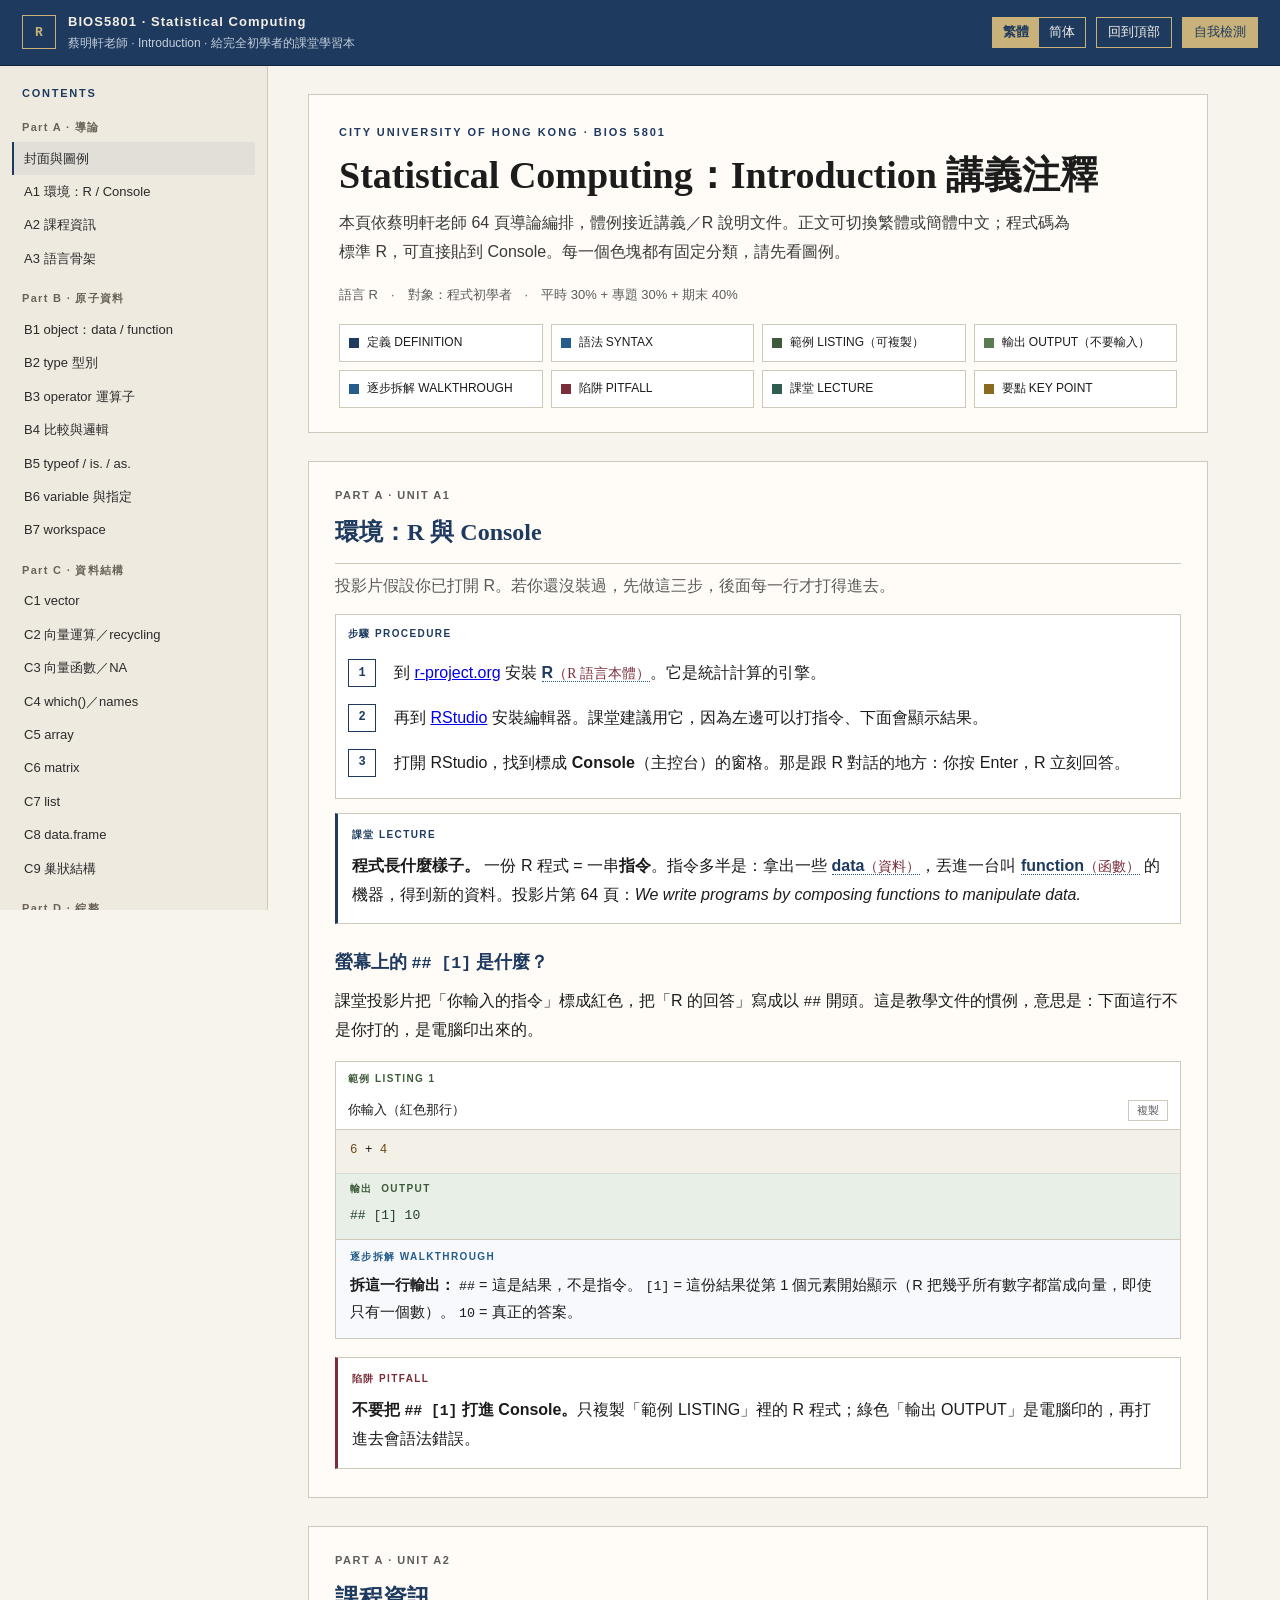
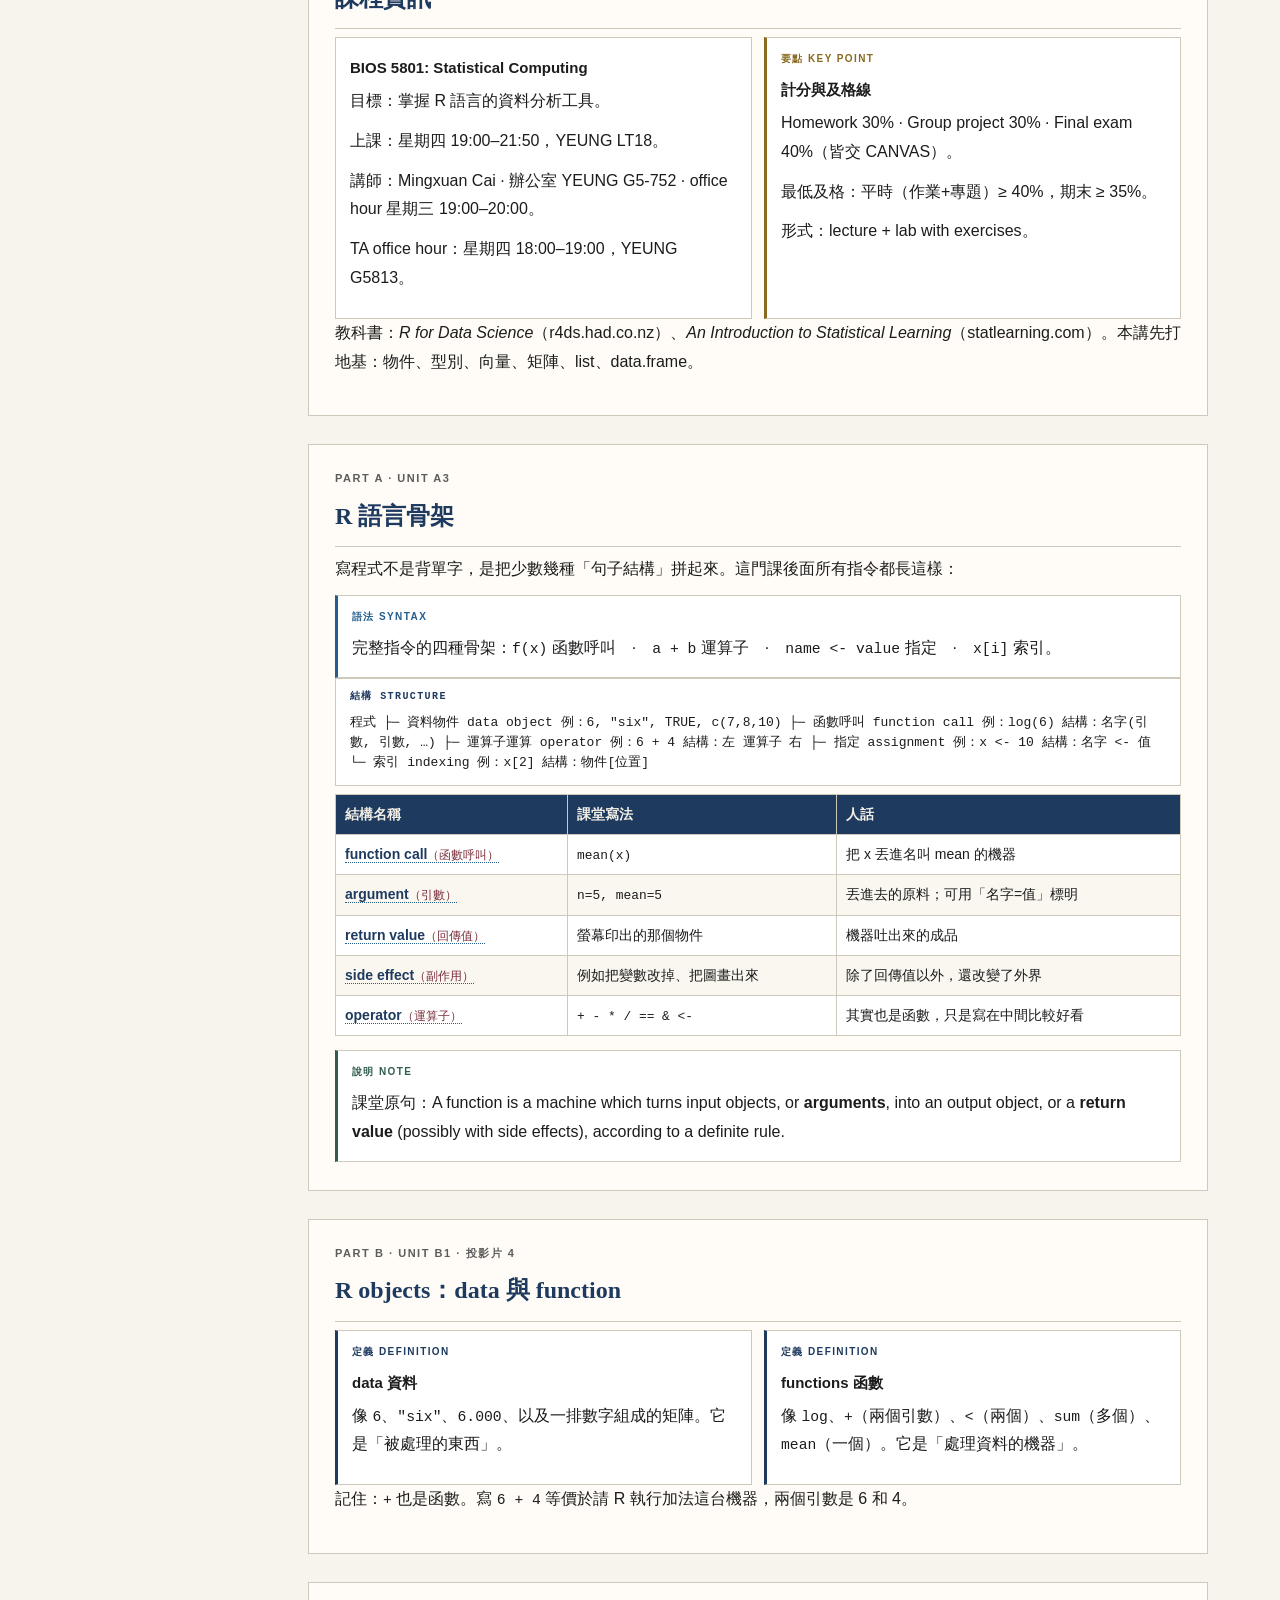
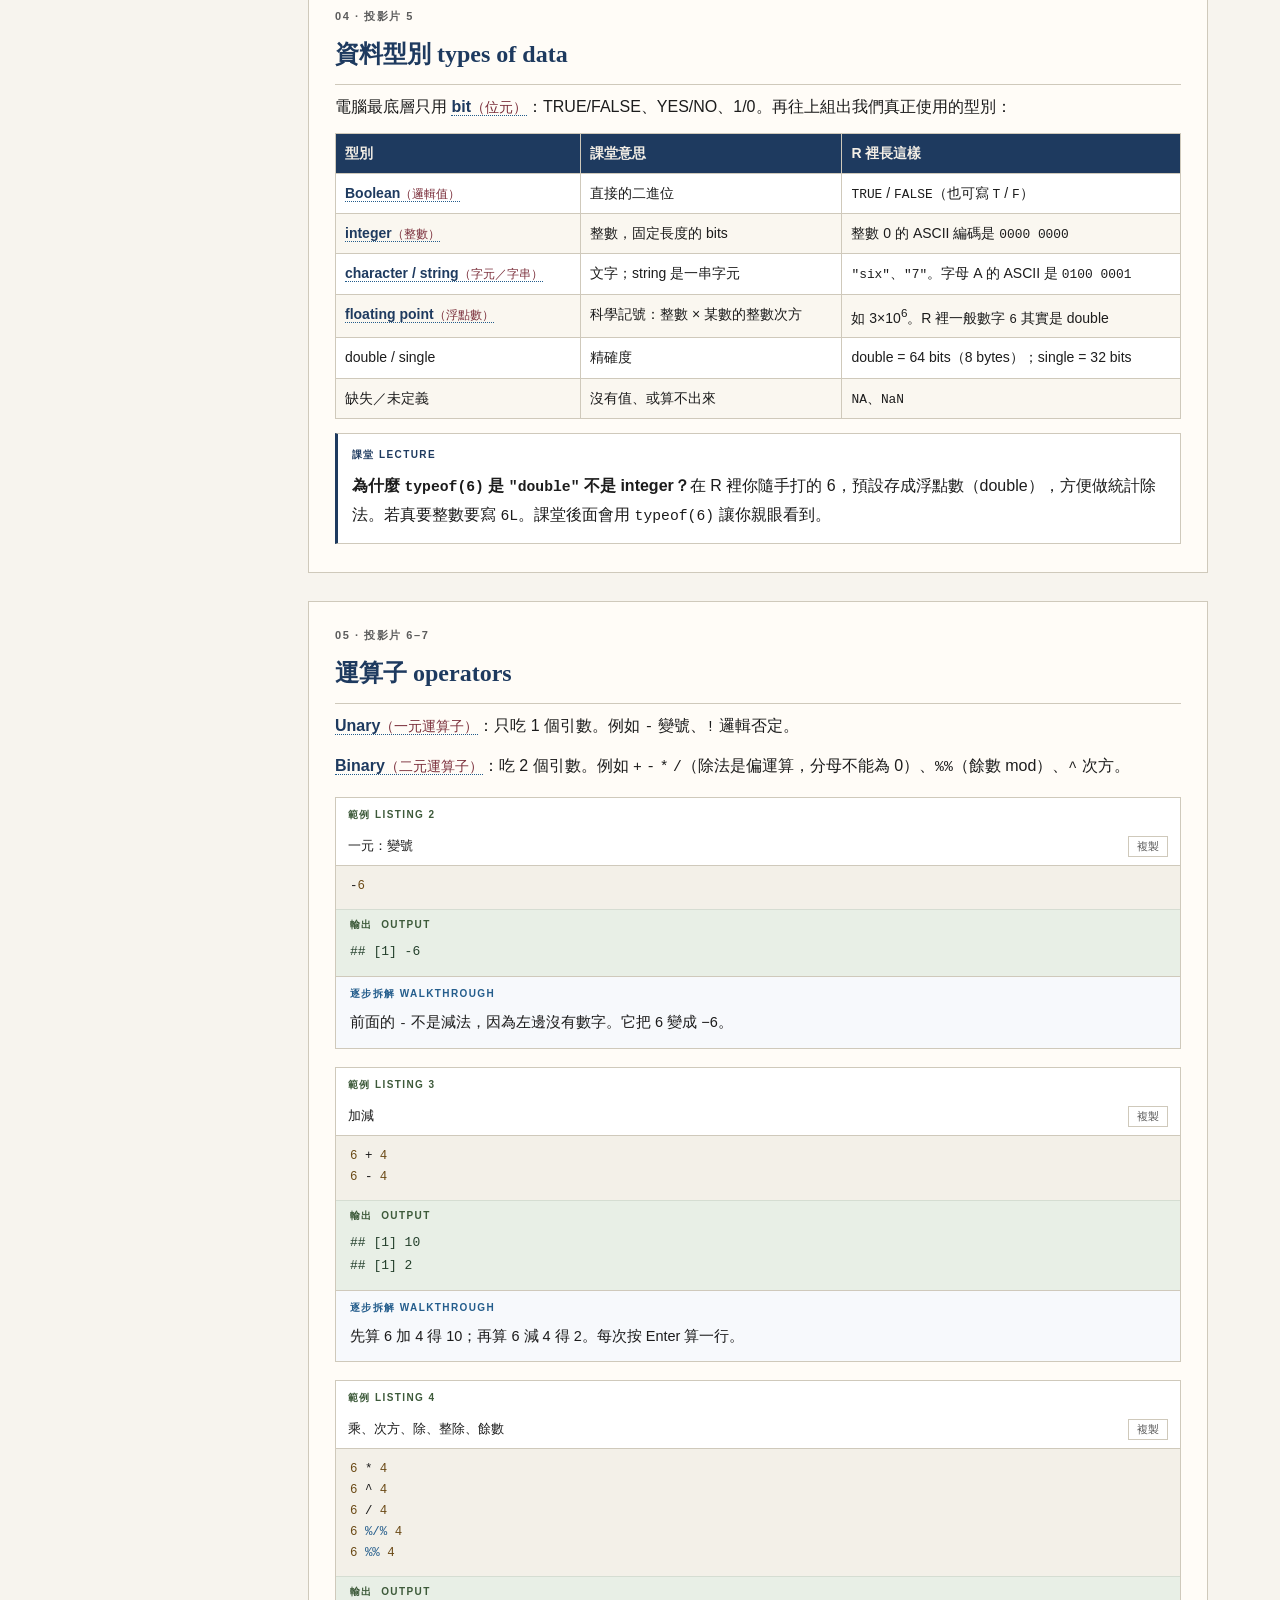
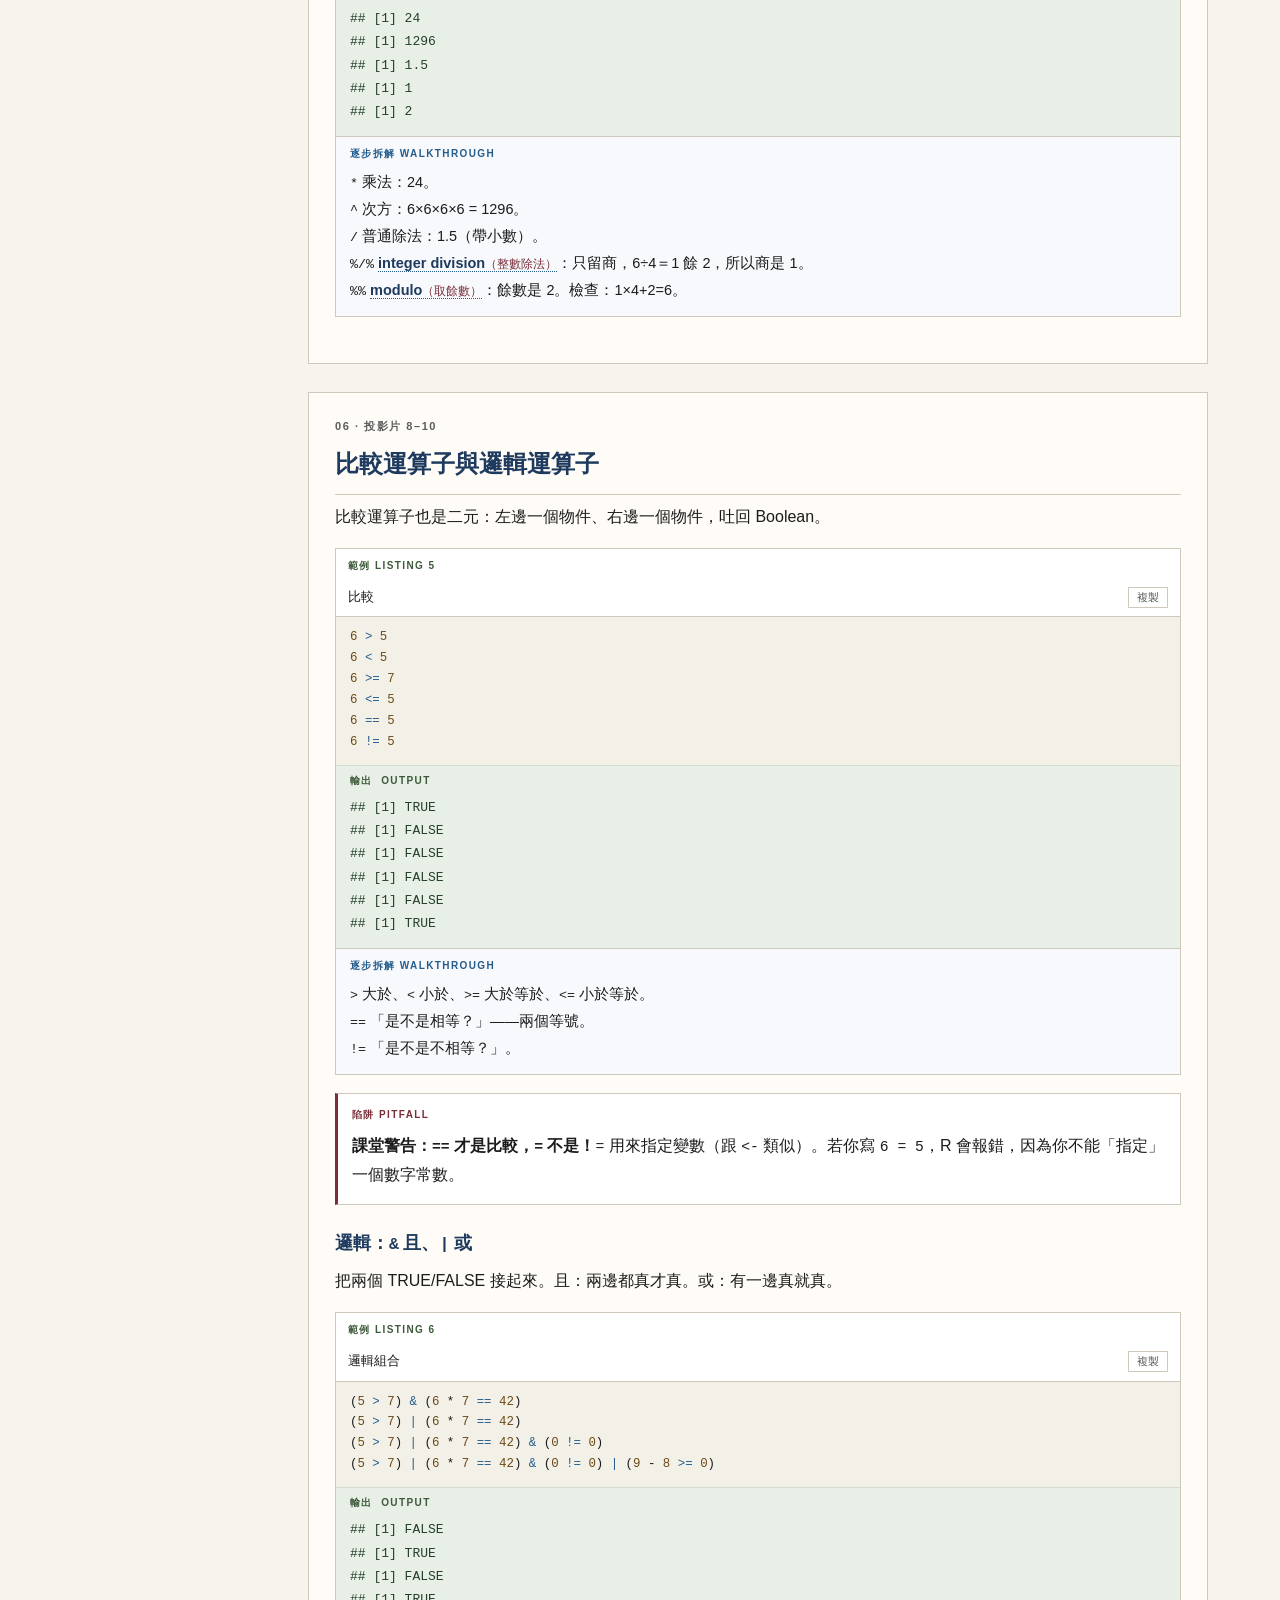
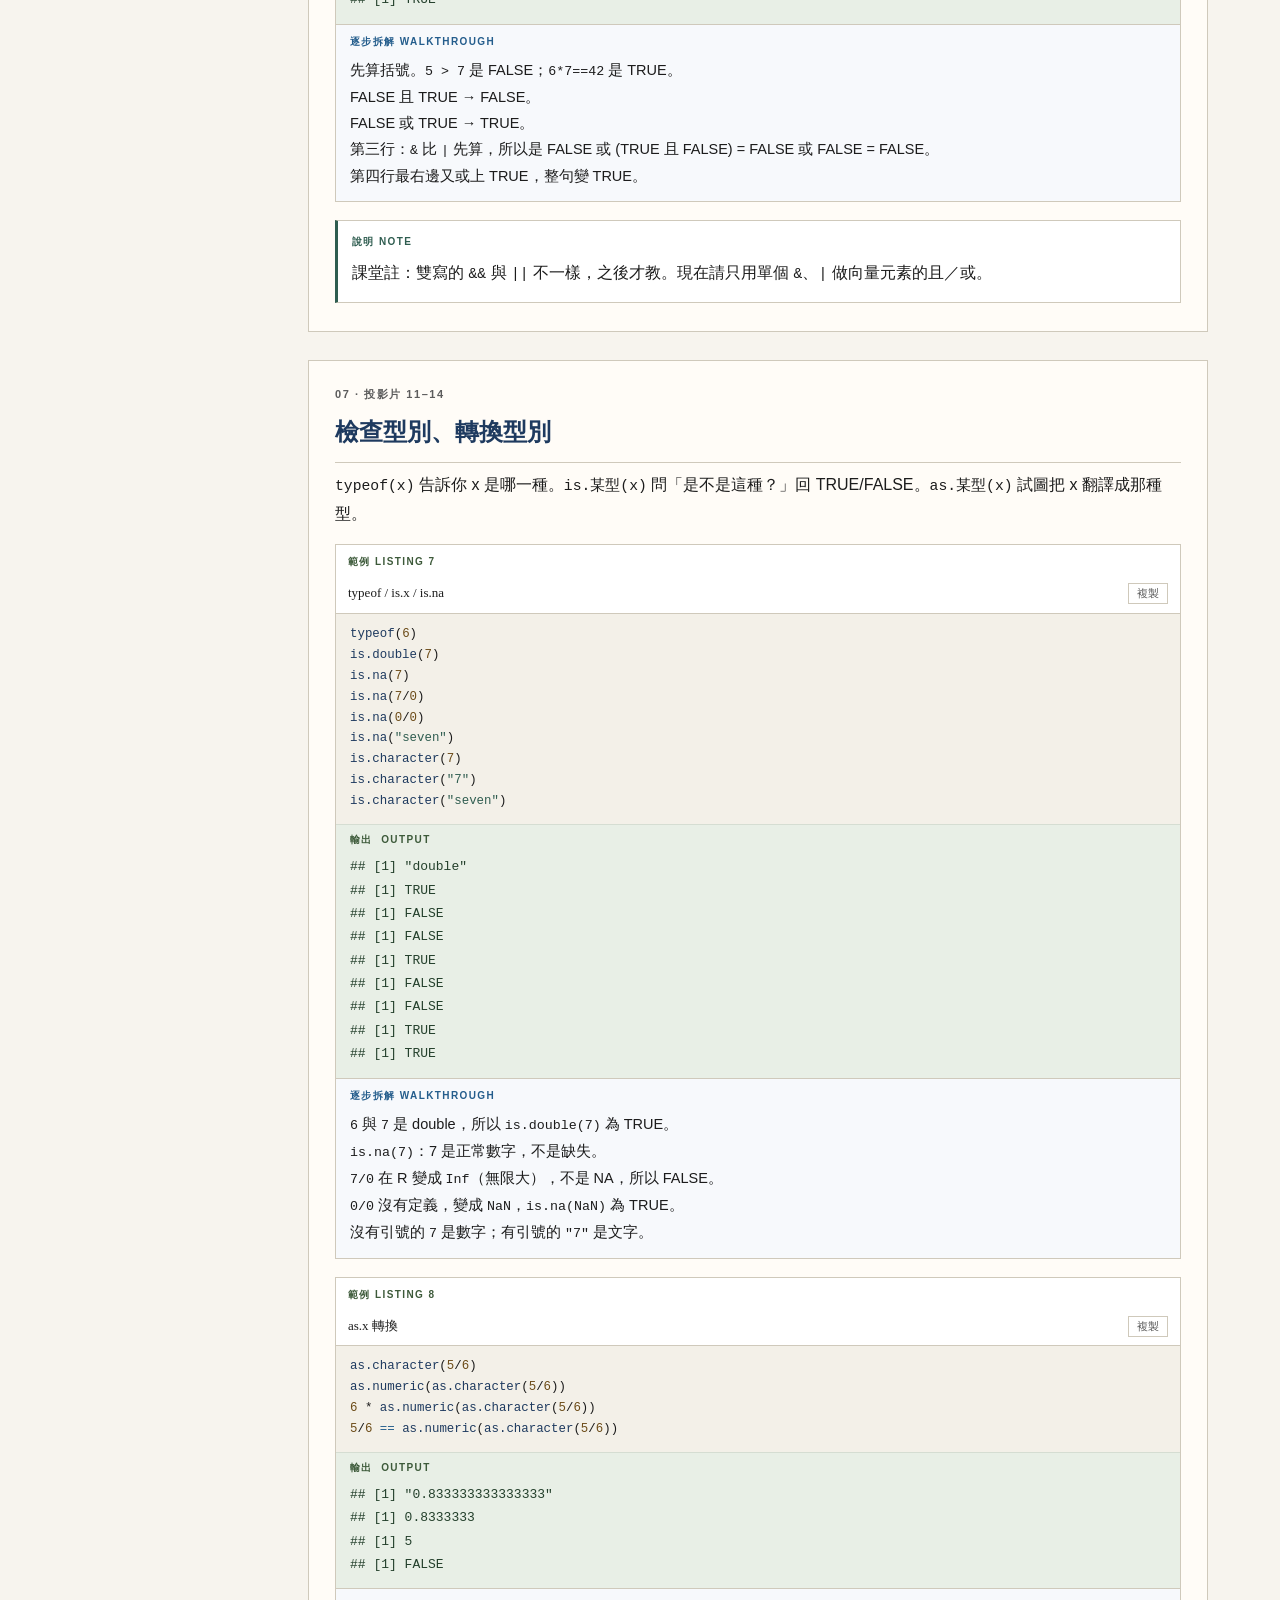
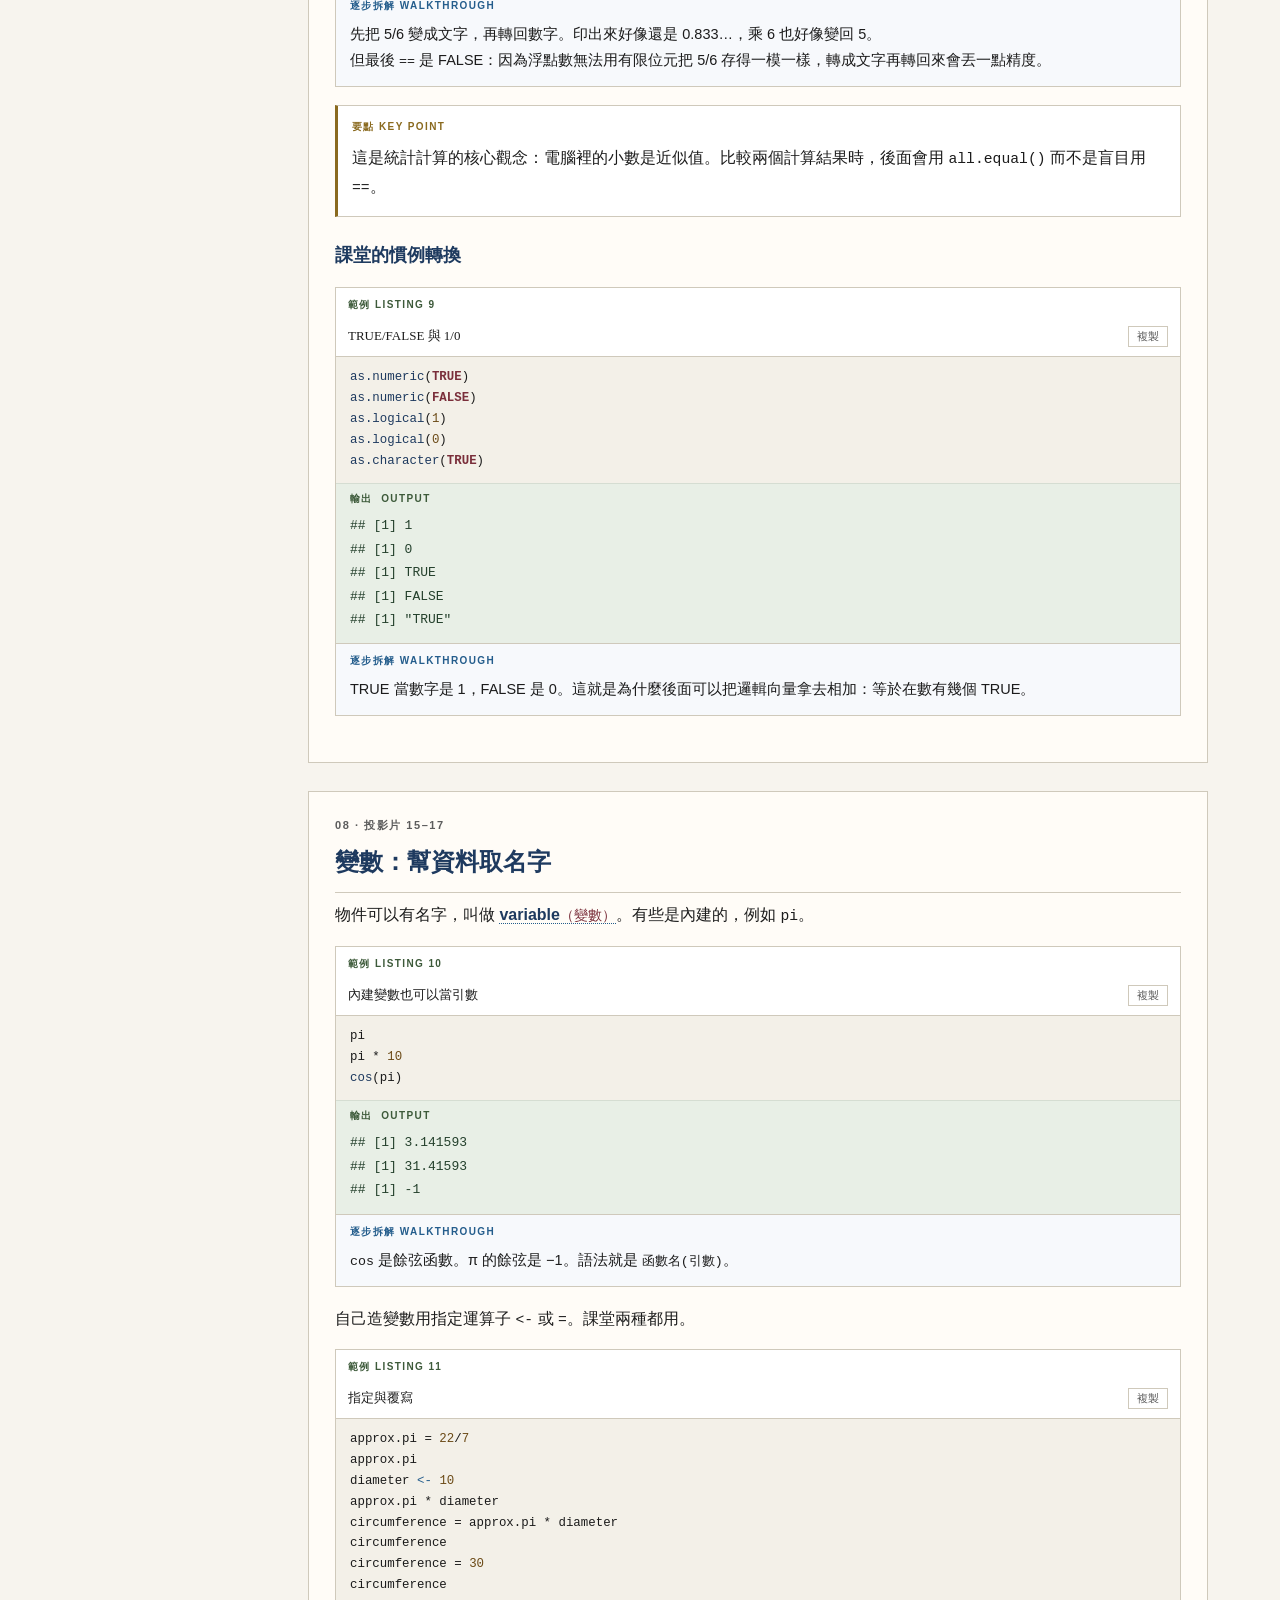
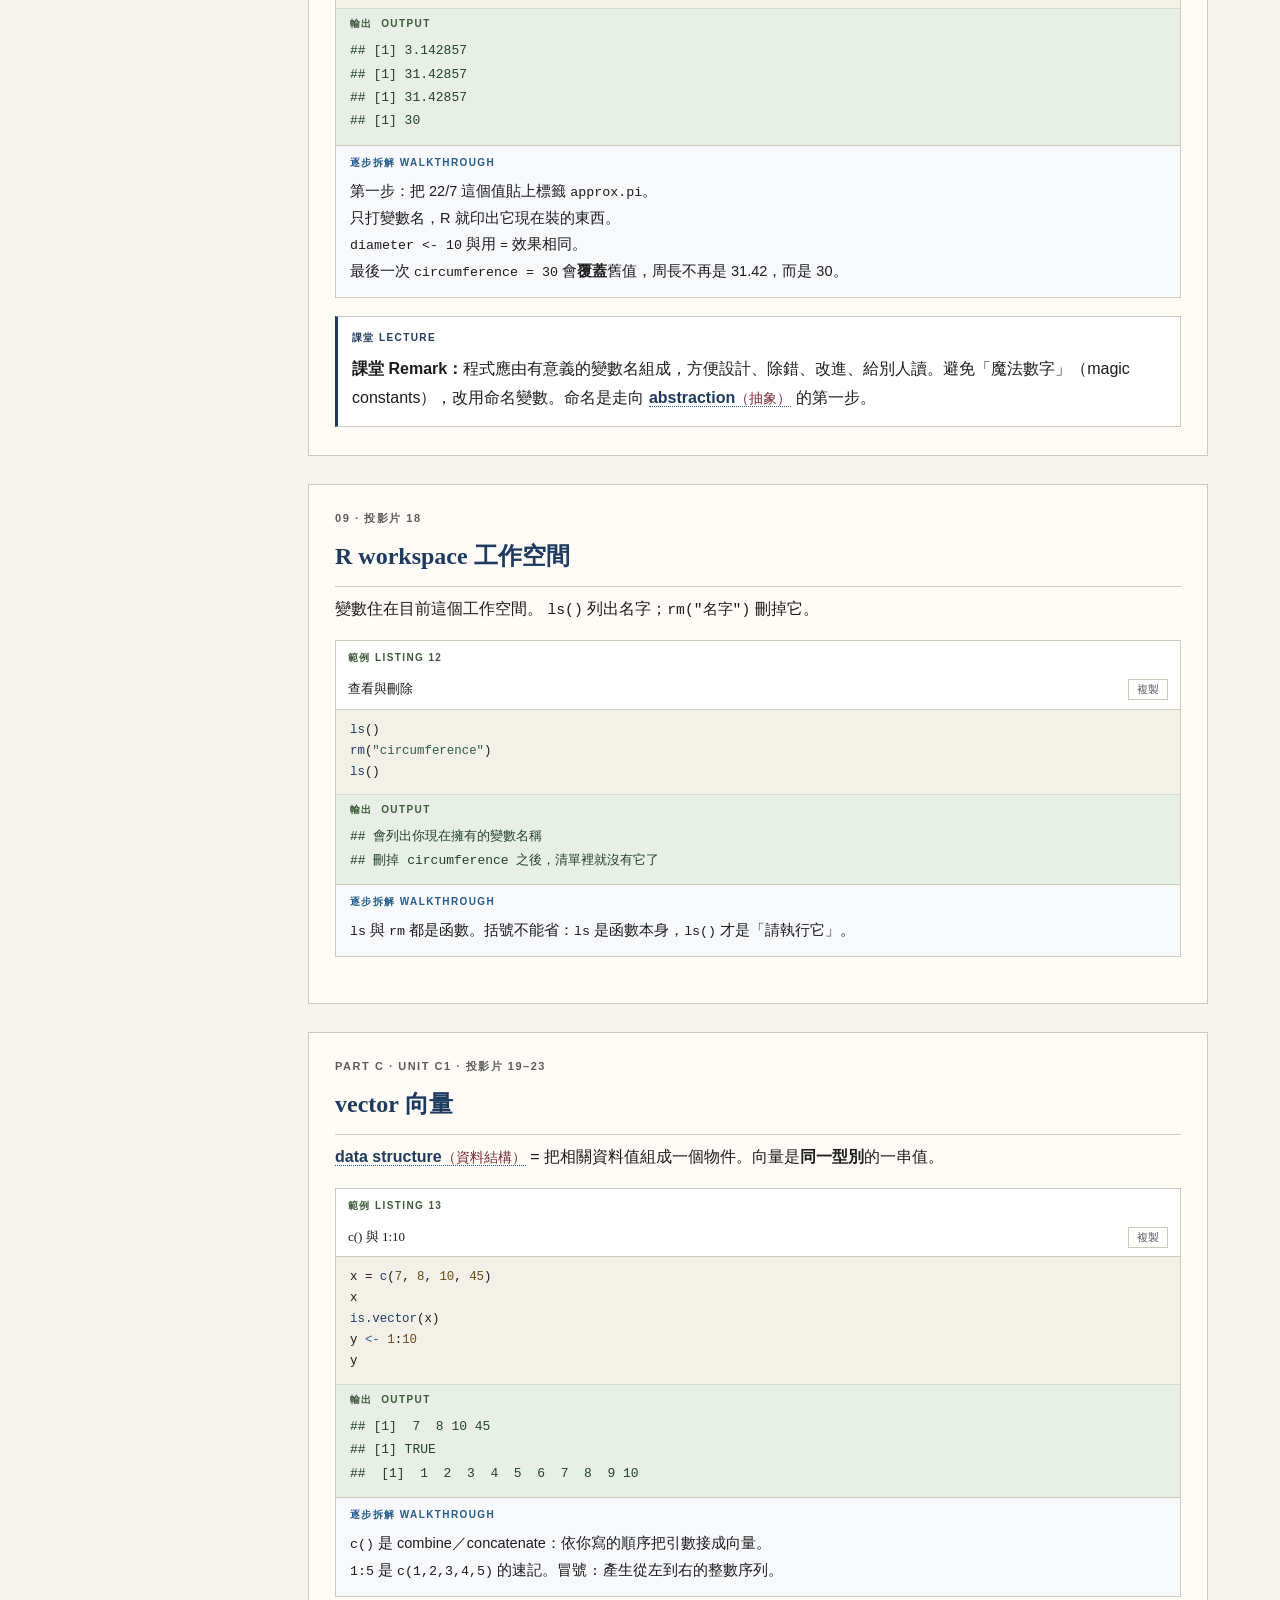
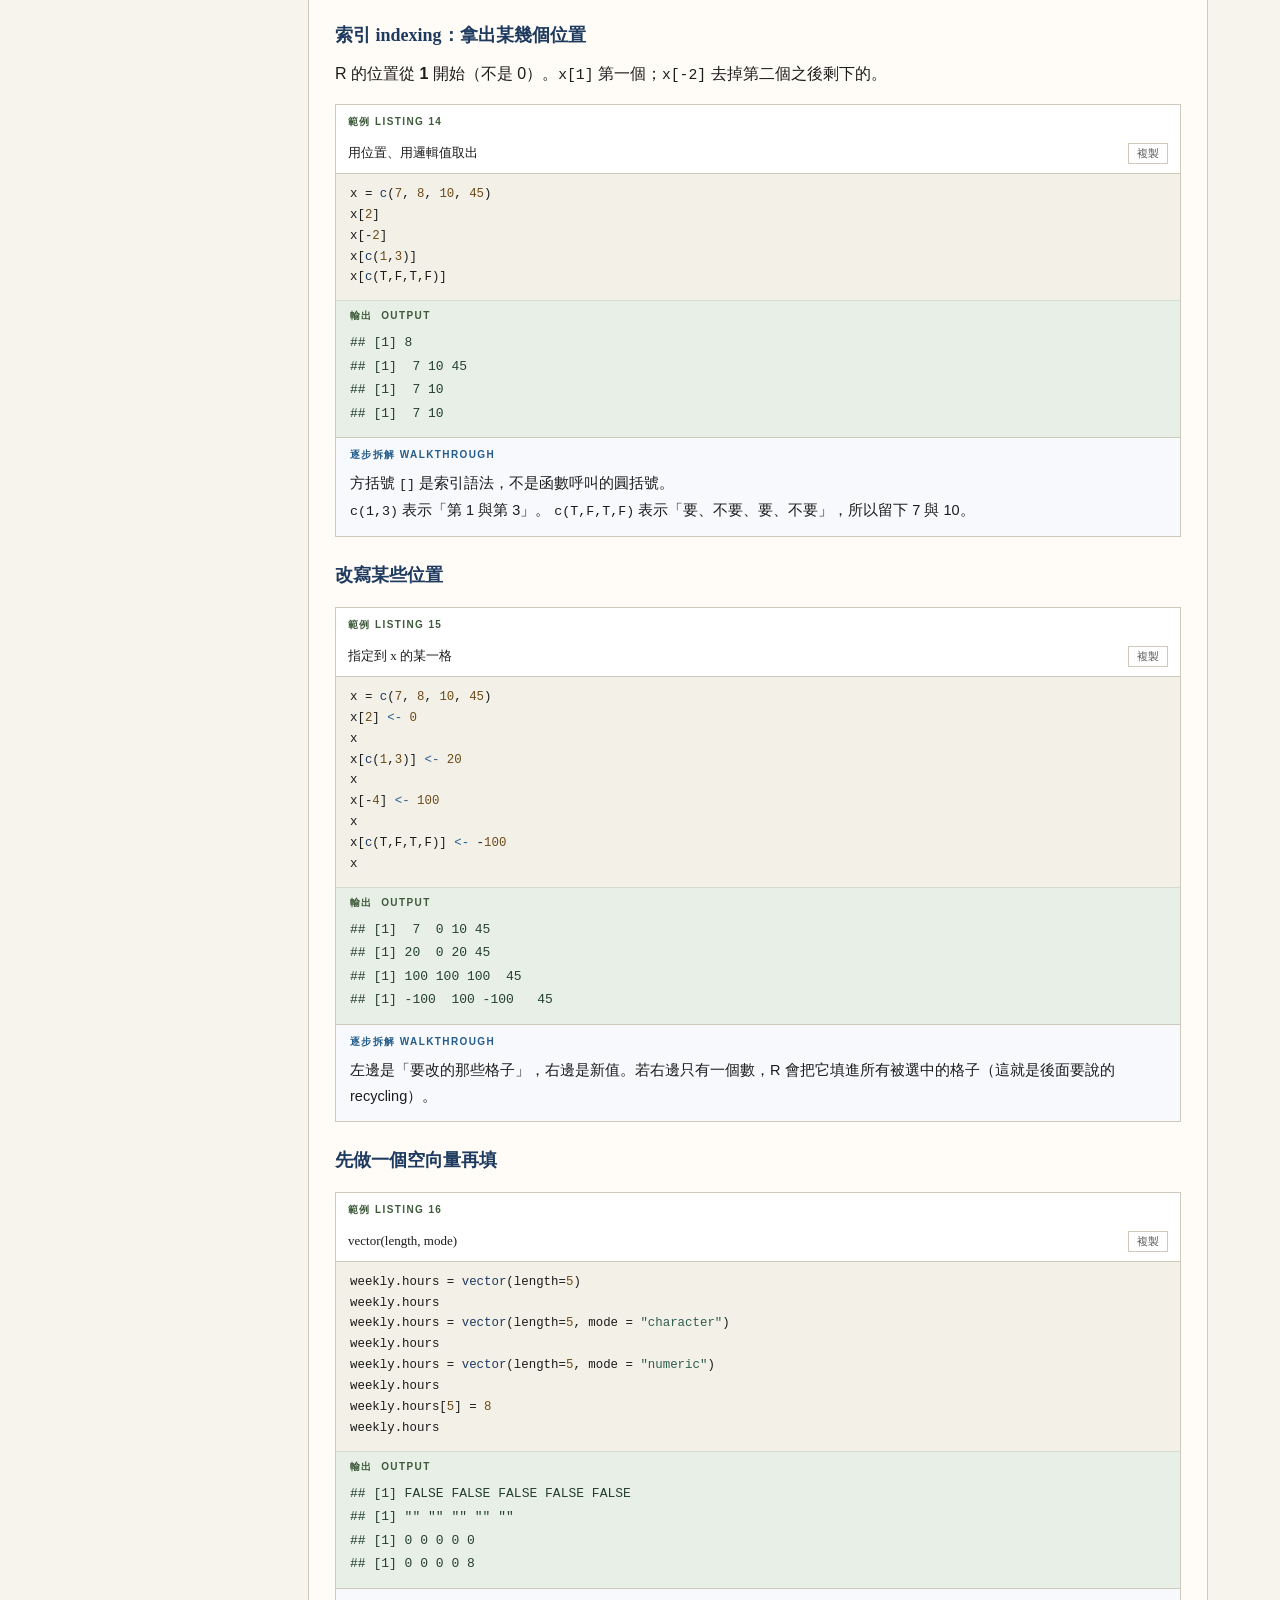
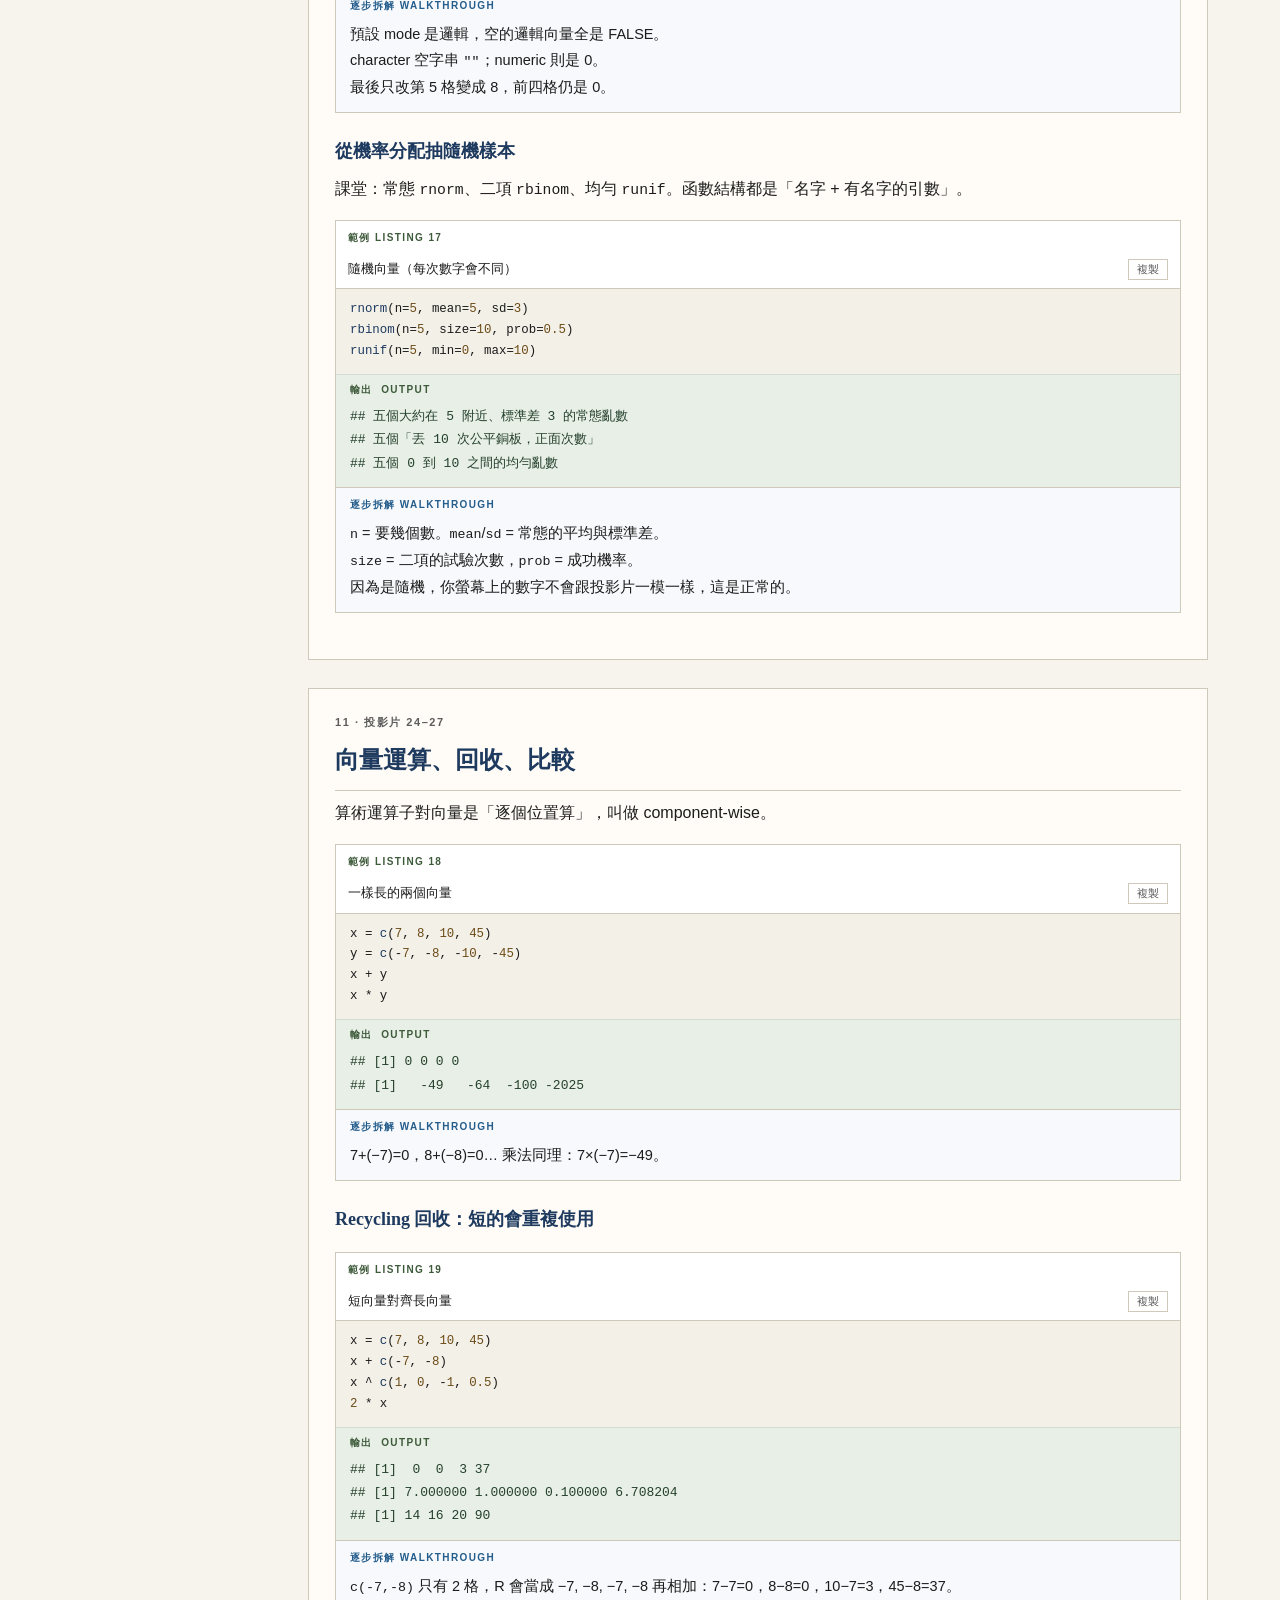
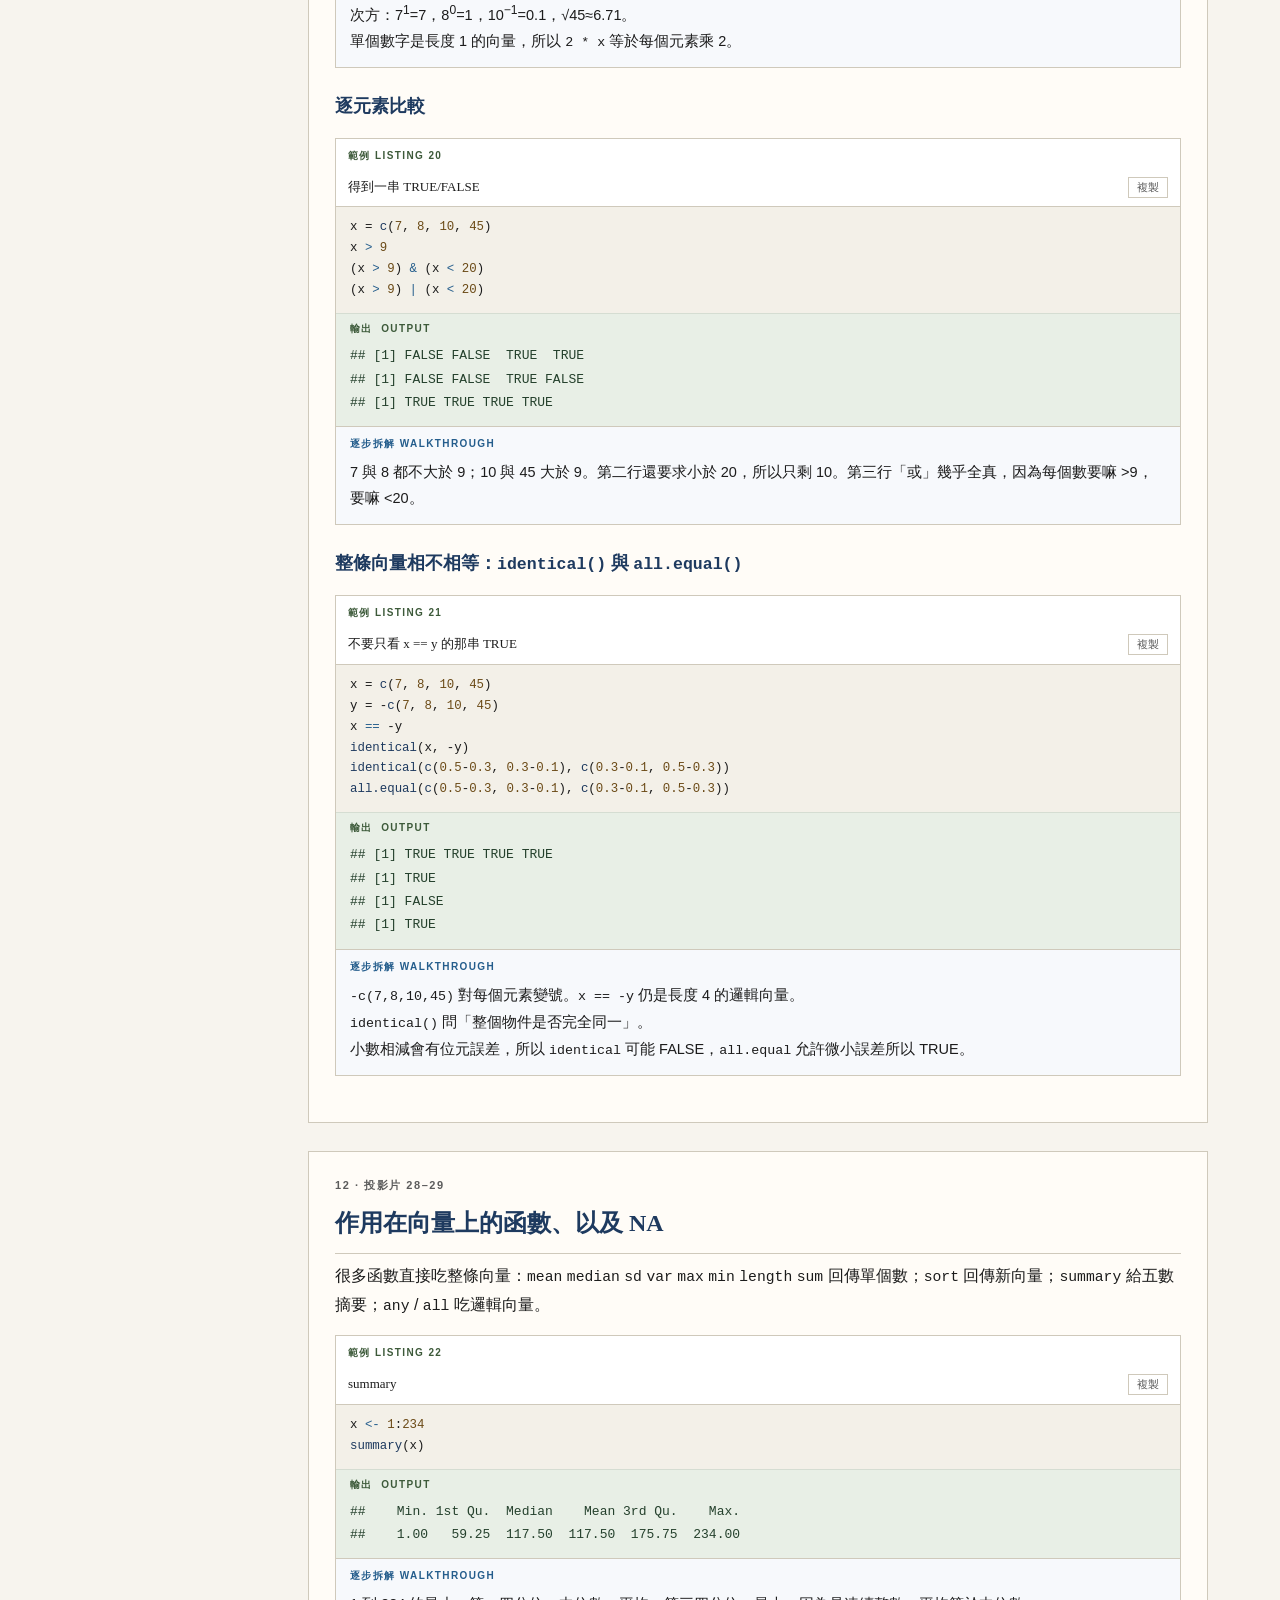
==== BIOS5801_Intro.html @ bac1c61e "Add files via upload" ====
<!DOCTYPE html>
<html lang="zh-Hant">
<head>
  <meta charset="UTF-8" />
  <meta name="viewport" content="width=device-width, initial-scale=1" />
  <title>BIOS5801 導論 · R 統計計算入門</title>
  <style>
:root {
  --ink: #1c1c1c;
  --muted: #5c5c5c;
  --rule: #cfc9bb;
  --paper: #f7f4ee;
  --card: #fffcf7;
  --navy: #1e3a5f;
  --accent: #1e3a5f;
  --rblue: #245d8c;
  --output: #e8efe6;
  --codebg: #f3f0e8;
  --pitfall: #7a2e3a;
  --note: #2f5d50;
  --key: #8a6a1f;
  --white: #fff;
  --sidebar: 268px;
  --sans: "PingFang TC", "Noto Sans TC", "Source Sans 3", "Helvetica Neue", sans-serif;
  --serif: "Iowan Old Style", "Palatino Linotype", "Songti TC", "Noto Serif TC", serif;
  --mono: "IBM Plex Mono", "Source Code Pro", "SF Mono", Menlo, Consolas, monospace;
}
* { box-sizing: border-box; }
html { scroll-behavior: smooth; }
body {
  margin: 0;
  color: var(--ink);
  background: var(--paper);
  font-family: var(--sans);
  line-height: 1.8;
}
.topbar {
  position: sticky; top: 0; z-index: 40;
  display: flex; justify-content: space-between; align-items: center;
  gap: 12px; padding: 10px 22px;
  background: var(--navy); color: #f4efe6;
  border-bottom: 1px solid #0f243d;
}
.brand { display: flex; gap: 12px; align-items: center; }
.mark {
  width: 34px; height: 34px; border: 1px solid #c9b27a;
  display: grid; place-items: center;
  font-family: var(--mono); font-weight: 700; font-size: 13px; color: #c9b27a;
}
.brand h1 { margin: 0; font-size: 13px; letter-spacing: .08em; font-weight: 600; }
.brand p { margin: 0; font-size: 12px; color: #c5d0dc; }
.btn {
  border: 1px solid #c9b27a; background: transparent; color: #f4efe6;
  padding: 6px 11px; font: 12.5px var(--sans); cursor: pointer; text-decoration: none;
}
.btn.solid { background: #c9b27a; color: var(--navy); border-color: #c9b27a; }
.top-actions { display: flex; align-items: center; gap: 10px; flex-wrap: wrap; }
.lang-switch {
  display: inline-flex; border: 1px solid #c9b27a; overflow: hidden;
}
.lang-switch button {
  border: 0; background: transparent; color: #f4efe6;
  padding: 6px 10px; font: 12.5px var(--sans); cursor: pointer;
}
.lang-switch button[aria-pressed="true"] {
  background: #c9b27a; color: var(--navy); font-weight: 700;
}
.shell { display: grid; grid-template-columns: var(--sidebar) minmax(0, 1fr); min-height: calc(100vh - 56px); }
.sidebar {
  position: sticky; top: 56px; height: calc(100vh - 56px); overflow: auto;
  background: #efeae0; border-right: 1px solid var(--rule); padding: 18px 12px 40px;
}
.sidebar h2 {
  margin: 0 10px 12px; font-size: 11px; letter-spacing: .16em;
  font-family: var(--sans); color: var(--navy); font-weight: 700;
}
.nav .group {
  margin: 14px 10px 4px; font-size: 11px; letter-spacing: .12em;
  color: #6a6256; font-weight: 700;
}
.nav a {
  display: block; color: #2a2a2a; text-decoration: none;
  padding: 5px 10px; font-size: 13px; border-left: 2px solid transparent;
}
.nav a:hover, .nav a.active { border-left-color: var(--navy); background: rgba(30,58,95,.06); }
.content { padding: 28px 40px 80px; max-width: 980px; counter-reset: listing unit; }
.hero {
  border: 1px solid var(--rule); background: var(--card); padding: 28px 30px 24px;
}
.kicker {
  margin: 0 0 8px; font-size: 11px; letter-spacing: .18em; color: var(--navy); font-weight: 700;
}
.hero h2 {
  font-family: var(--serif); font-size: clamp(26px, 4vw, 38px);
  line-height: 1.28; margin: 0 0 10px; font-weight: 600;
}
.lede { max-width: 46em; color: #3a3a3a; margin: 0; }
.meta { margin: 16px 0 0; font-size: 13px; color: var(--muted); }
.legend {
  display: grid; grid-template-columns: repeat(auto-fit, minmax(180px, 1fr));
  gap: 8px; margin-top: 18px;
}
.legend span {
  display: flex; align-items: center; gap: 8px;
  border: 1px solid var(--rule); background: #fff; padding: 7px 9px; font-size: 12px;
}
.swatch { width: 10px; height: 10px; flex: 0 0 10px; }
.swatch.def { background: var(--navy); }
.swatch.syn { background: #245d8c; }
.swatch.ex { background: #3d5a3a; }
.swatch.out { background: #5a7a52; }
.swatch.walk { background: #245d8c; }
.swatch.pit { background: var(--pitfall); }
.swatch.key { background: var(--key); }
.swatch.lec { background: var(--note); }

section.mod {
  margin-top: 28px; background: var(--card); border: 1px solid var(--rule);
  padding: 24px 26px 28px; counter-increment: unit;
}
.mod > h2 {
  font-family: var(--serif); margin: 0 0 8px; font-size: 24px; font-weight: 600; color: var(--navy);
  padding-bottom: 8px; border-bottom: 1px solid var(--rule);
}
.mod > h2 .no {
  display: block; font-family: var(--sans); font-size: 11px; letter-spacing: .14em;
  color: var(--muted); margin-bottom: 6px; font-weight: 700;
}
.subhead { color: var(--muted); margin: 0 0 14px; }
h3 {
  font-family: var(--serif); color: var(--navy); font-size: 18px; font-weight: 600;
  margin: 22px 0 8px;
}
h4 { margin: 12px 0 6px; font-size: 15px; }
p { margin: 0 0 11px; }
ul, ol { margin: 0 0 12px; padding-left: 22px; }
li { margin: 3px 0; }
.grid-2 { display: grid; grid-template-columns: repeat(auto-fit, minmax(260px, 1fr)); gap: 12px; }
.grid-3 { display: grid; grid-template-columns: repeat(auto-fit, minmax(220px, 1fr)); gap: 12px; }
.card {
  background: #fff; border: 1px solid var(--rule); padding: 12px 14px 14px;
  position: relative;
}
.card h4 { margin-top: 4px; }
.card::before, .snippet::before, .steps::before, .tree::before {
  display: block; font-size: 10px; letter-spacing: .14em; font-weight: 700;
  margin-bottom: 8px; color: var(--muted);
}
.card.note { border-left: 3px solid var(--note); }
.card.note::before { content: "說明  NOTE"; color: var(--note); }
.card.warn { border-left: 3px solid var(--pitfall); }
.card.warn::before { content: "陷阱  PITFALL"; color: var(--pitfall); }
.card.teacher { border-left: 3px solid var(--navy); }
.card.teacher::before { content: "課堂  LECTURE"; color: var(--navy); }
.card.exam { border-left: 3px solid var(--key); }
.card.exam::before { content: "要點  KEY POINT"; color: var(--key); }
.card.syntax { border-left: 3px solid var(--rblue); }
.card.syntax::before { content: "語法  SYNTAX"; color: var(--rblue); }
.card.def { border-left: 3px solid var(--navy); }
.card.def::before { content: "定義  DEFINITION"; color: var(--navy); }

.term {
  display: inline; font-weight: 650; color: var(--navy);
  border-bottom: 1px dotted var(--rblue);
}
.term::after {
  content: "（" attr(data-zh) "）";
  color: var(--pitfall); font-weight: 500; font-size: .86em;
  font-family: "Songti TC", "PMingLiU", serif;
}
code, .mono { font-family: var(--mono); font-size: .92em; }

.snippet {
  margin: 16px 0 18px; border: 1px solid var(--rule); background: #fff;
  counter-increment: listing;
}
.snippet::before {
  content: "範例  LISTING  " counter(listing);
  padding: 8px 12px 0; color: #3d5a3a;
}
.snippet .bar {
  display: flex; justify-content: space-between; align-items: baseline;
  padding: 2px 12px 8px; font-size: 13px; color: var(--ink); border-bottom: 1px solid var(--rule);
  font-family: var(--serif);
}
.copy {
  border: 1px solid var(--rule); background: #fff; color: var(--muted);
  padding: 2px 8px; font-size: 11px; cursor: pointer; font-family: var(--sans);
}
.snippet pre {
  margin: 0; padding: 10px 14px 12px; background: var(--codebg);
  font-family: var(--mono); font-size: 13.5px; overflow: auto; line-height: 1.55; color: #1b1b1b;
}
.panel-lab {
  display: block; font-size: 10px; letter-spacing: .14em; font-weight: 700;
  padding: 8px 14px 0; color: var(--muted);
}
.snippet .out {
  margin: 0; padding: 6px 14px 12px; background: var(--output);
  font-family: var(--mono); font-size: 13px; color: #24402c;
  border-top: 1px solid #d5ddd2; white-space: pre-wrap;
}
.snippet .out::before {
  content: "輸出  OUTPUT"; display: block; font-family: var(--sans);
  font-size: 10px; letter-spacing: .14em; font-weight: 700; color: #3d5a3a;
  margin-bottom: 6px;
}
.why {
  padding: 8px 14px 12px; background: #f7f9fc; font-size: 14.5px;
  border-top: 1px solid var(--rule);
}
.why::before {
  content: "逐步拆解  WALKTHROUGH"; display: block;
  font-size: 10px; letter-spacing: .14em; font-weight: 700; color: var(--rblue);
  margin-bottom: 6px;
}
.tok-kw { color: #7a2e3a; font-weight: 650; }
.tok-fn { color: #1e3a5f; }
.tok-str { color: #2f5d50; }
.tok-num { color: #6b4a16; }
.tok-op { color: #245d8c; }
.tok-com { color: #7a7568; font-style: italic; }

.steps { margin: 10px 0 14px; border: 1px solid var(--rule); padding: 10px 12px 12px; background: #fff; }
.steps::before { content: "步驟  PROCEDURE"; color: var(--navy); }
.step {
  display: grid; grid-template-columns: 36px minmax(0, 1fr); gap: 10px;
  padding: 8px 0;
}
.step .n {
  width: 28px; height: 28px; border: 1px solid var(--navy); color: var(--navy);
  display: flex; align-items: center; justify-content: center;
  font-family: var(--mono); font-size: 12px; font-weight: 700;
}
table { width: 100%; border-collapse: collapse; font-size: 14px; background: #fff; margin: 8px 0 14px; }
th, td { border: 1px solid var(--rule); padding: 7px 9px; text-align: left; vertical-align: top; }
th { background: var(--navy); color: #f4efe6; font-weight: 600; }
tr:nth-child(even) td { background: #faf7f0; }
.search {
  width: 100%; padding: 8px 10px; border: 1px solid var(--rule);
  font: inherit; margin-bottom: 12px; background: #fff;
}
.glossary-grid { display: grid; grid-template-columns: repeat(auto-fit, minmax(260px, 1fr)); gap: 8px; }
.g-item { border: 1px solid var(--rule); padding: 10px 12px; background: #fff; }
.g-item .en { font-weight: 700; font-family: var(--mono); font-size: 13px; }
.g-item .zh { color: var(--pitfall); font-family: "Songti TC", serif; margin-left: 6px; }
.q { border: 1px solid var(--rule); padding: 12px 14px; margin: 12px 0; background: #fff; }
.q::before { content: "題目  ITEM"; display: block; font-size: 10px; letter-spacing: .14em; font-weight: 700; color: var(--muted); margin-bottom: 6px; }
.q label { display: block; padding: 5px 6px; cursor: pointer; }
.q label:hover { background: #f3f0e8; }
.q .ok { background: #e4f0e2; }
.q .bad { background: #f6e4e6; }
.scoreboard { font-family: var(--serif); font-size: 20px; color: var(--navy); }
.tree {
  font-family: var(--mono); background: #fff; border: 1px solid var(--rule);
  padding: 10px 14px 12px; line-height: 1.55; overflow: auto; font-size: 13px;
}
.tree::before { content: "結構  STRUCTURE"; color: var(--navy); }
.footer {
  color: var(--muted); font-size: 12.5px; text-align: center;
  margin-top: 36px; border-top: 1px solid var(--rule); padding-top: 16px;
}
html.lang-hans .card.note::before { content: "说明  NOTE"; }
html.lang-hans .card.warn::before { content: "陷阱  PITFALL"; }
html.lang-hans .card.teacher::before { content: "课堂  LECTURE"; }
html.lang-hans .card.exam::before { content: "要点  KEY POINT"; }
html.lang-hans .card.syntax::before { content: "语法  SYNTAX"; }
html.lang-hans .card.def::before { content: "定义  DEFINITION"; }
html.lang-hans .snippet::before { content: "范例  LISTING  " counter(listing); }
html.lang-hans .snippet .out::before { content: "输出  OUTPUT"; }
html.lang-hans .why::before { content: "逐步拆解  WALKTHROUGH"; }
html.lang-hans .steps::before { content: "步骤  PROCEDURE"; }
html.lang-hans .tree::before { content: "结构  STRUCTURE"; }
html.lang-hans .q::before { content: "题目  ITEM"; }

@media (max-width: 980px) {
  .shell { grid-template-columns: 1fr; }
  .sidebar { position: relative; top: 0; height: auto; }
  .content { padding: 16px 12px 60px; }
}

  </style>
</head>
<body>
  <header class="topbar">
    <div class="brand">
      <div class="mark">R</div>
      <div>
        <h1>BIOS5801 · Statistical Computing</h1>
        <p>蔡明軒老師 · Introduction · 給完全初學者的課堂學習本</p>
      </div>
    </div>
    <div class="top-actions">
      <div class="lang-switch" data-no-i18n role="group" aria-label="Language">
        <button type="button" id="lang-hant" aria-pressed="true">繁體</button>
        <button type="button" id="lang-hans" aria-pressed="false">简体</button>
      </div>
      <button class="btn" id="to-top" type="button">回到頂部</button>
      <a class="btn solid" href="#quiz">自我檢測</a>
    </div>
  </header>

  <div class="shell">
    <aside class="sidebar">
      <h2>CONTENTS</h2>
      <nav class="nav">
        <div class="group">Part A · 導論</div>
        <a href="#home">封面與圖例</a>
        <a href="#zero">A1 環境：R / Console</a>
        <a href="#course">A2 課程資訊</a>
        <a href="#syntax">A3 語言骨架</a>
        <div class="group">Part B · 原子資料</div>
        <a href="#objects">B1 object：data / function</a>
        <a href="#types">B2 type 型別</a>
        <a href="#ops">B3 operator 運算子</a>
        <a href="#compare">B4 比較與邏輯</a>
        <a href="#cast">B5 typeof / is. / as.</a>
        <a href="#vars">B6 variable 與指定</a>
        <a href="#workspace">B7 workspace</a>
        <div class="group">Part C · 資料結構</div>
        <a href="#vectors">C1 vector</a>
        <a href="#vec-arith">C2 向量運算／recycling</a>
        <a href="#vec-fun">C3 向量函數／NA</a>
        <a href="#which">C4 which()／names</a>
        <a href="#arrays">C5 array</a>
        <a href="#matrix">C6 matrix</a>
        <a href="#lists">C7 list</a>
        <a href="#df">C8 data.frame</a>
        <a href="#nested">C9 巢狀結構</a>
        <div class="group">Part D · 綜整</div>
        <a href="#map">D1 結構選擇圖</a>
        <a href="#glossary">D2 詞彙表</a>
        <a href="#quiz">D3 習題</a>
      </nav>
    </aside>

    <main class="content">
      <section class="hero" id="home">
        <p class="kicker">CITY UNIVERSITY OF HONG KONG · BIOS 5801</p>
        <h2>Statistical Computing：Introduction 講義注釋</h2>
        <p class="lede">本頁依蔡明軒老師 64 頁導論編排，體例接近講義／R 說明文件。正文可切換繁體或簡體中文；程式碼為標準 R，可直接貼到 Console。每一個色塊都有固定分類，請先看圖例。</p>
        <p class="meta">語言 R　·　對象：程式初學者　·　平時 30% + 專題 30% + 期末 40%</p>
        <div class="legend" aria-label="區塊分類圖例">
          <span><i class="swatch def"></i>定義 DEFINITION</span>
          <span><i class="swatch syn"></i>語法 SYNTAX</span>
          <span><i class="swatch ex"></i>範例 LISTING（可複製）</span>
          <span><i class="swatch out"></i>輸出 OUTPUT（不要輸入）</span>
          <span><i class="swatch walk"></i>逐步拆解 WALKTHROUGH</span>
          <span><i class="swatch pit"></i>陷阱 PITFALL</span>
          <span><i class="swatch lec"></i>課堂 LECTURE</span>
          <span><i class="swatch key"></i>要點 KEY POINT</span>
        </div>
      </section>

      <!-- zero -->
      <section class="mod" id="zero">
        <h2><span class="no">PART A · UNIT A1</span>環境：R 與 Console</h2>
        <p class="subhead">投影片假設你已打開 R。若你還沒裝過，先做這三步，後面每一行才打得進去。</p>
        <div class="steps">
          <div class="step"><div class="n">1</div><div>到 <a href="https://www.r-project.org" target="_blank" rel="noopener">r-project.org</a> 安裝 <span class="term" data-zh="R 語言本體">R</span>。它是統計計算的引擎。</div></div>
          <div class="step"><div class="n">2</div><div>再到 <a href="https://posit.co/download/rstudio-desktop/" target="_blank" rel="noopener">RStudio</a> 安裝編輯器。課堂建議用它，因為左邊可以打指令、下面會顯示結果。</div></div>
          <div class="step"><div class="n">3</div><div>打開 RStudio，找到標成 <b>Console</b>（主控台）的窗格。那是跟 R 對話的地方：你按 Enter，R 立刻回答。</div></div>
        </div>
        <div class="card teacher">
          <strong>程式長什麼樣子。</strong>
          一份 R 程式 = 一串<strong>指令</strong>。指令多半是：拿出一些 <span class="term" data-zh="資料">data</span>，丟進一台叫 <span class="term" data-zh="函數">function</span> 的機器，得到新的資料。投影片第 64 頁：<em>We write programs by composing functions to manipulate data.</em>
        </div>
        <h3>螢幕上的 <code>## [1]</code> 是什麼？</h3>
        <p>課堂投影片把「你輸入的指令」標成紅色，把「R 的回答」寫成以 <code>##</code> 開頭。這是教學文件的慣例，意思是：下面這行不是你打的，是電腦印出來的。</p>
        <div class="snippet">
          <div class="bar"><span>你輸入（紅色那行）</span><button class="copy" type="button">複製</button></div>
          <pre><code>6 + 4</code></pre>
          <div class="out">## [1] 10</div>
          <div class="why">
            <strong>拆這一行輸出：</strong>
            <code>##</code> = 這是結果，不是指令。
            <code>[1]</code> = 這份結果從第 1 個元素開始顯示（R 把幾乎所有數字都當成向量，即使只有一個數）。
            <code>10</code> = 真正的答案。
          </div>
        </div>
        <div class="card warn"><strong>不要把 <code>## [1]</code> 打進 Console。</strong>只複製「範例 LISTING」裡的 R 程式；綠色「輸出 OUTPUT」是電腦印的，再打進去會語法錯誤。</div>
      </section>

      <section class="mod" id="course">
        <h2><span class="no">PART A · UNIT A2</span>課程資訊</h2>
        <div class="grid-2">
          <article class="card">
            <h4>BIOS 5801: Statistical Computing</h4>
            <p>目標：掌握 R 語言的資料分析工具。</p>
            <p>上課：星期四 19:00–21:50，YEUNG LT18。</p>
            <p>講師：Mingxuan Cai · 辦公室 YEUNG G5-752 · office hour 星期三 19:00–20:00。</p>
            <p>TA office hour：星期四 18:00–19:00，YEUNG G5813。</p>
          </article>
          <article class="card exam">
            <h4>計分與及格線</h4>
            <p>Homework 30% · Group project 30% · Final exam 40%（皆交 CANVAS）。</p>
            <p>最低及格：平時（作業+專題）≥ 40%，期末 ≥ 35%。</p>
            <p>形式：lecture + lab with exercises。</p>
          </article>
        </div>
        <p>教科書：<em>R for Data Science</em>（r4ds.had.co.nz）、<em>An Introduction to Statistical Learning</em>（statlearning.com）。本講先打地基：物件、型別、向量、矩陣、list、data.frame。</p>
      </section>

      <section class="mod" id="syntax">
        <h2><span class="no">PART A · UNIT A3</span>R 語言骨架</h2>
        <p>寫程式不是背單字，是把少數幾種「句子結構」拼起來。這門課後面所有指令都長這樣：</p>
        <div class="card syntax">
          <p style="margin:0">完整指令的四種骨架：<code>f(x)</code> 函數呼叫　·　<code>a + b</code> 運算子　·　<code>name &lt;- value</code> 指定　·　<code>x[i]</code> 索引。</p>
        </div>
        <div class="tree">程式
├─ 資料物件 data object     例：6, "six", TRUE, c(7,8,10)
├─ 函數呼叫 function call    例：log(6)    結構：名字(引數, 引數, …)
├─ 運算子運算 operator       例：6 + 4     結構：左 運算子 右
├─ 指定 assignment           例：x &lt;- 10   結構：名字 &lt;- 值
└─ 索引 indexing             例：x[2]      結構：物件[位置]</div>
        <table>
          <thead><tr><th>結構名稱</th><th>課堂寫法</th><th>人話</th></tr></thead>
          <tbody>
            <tr><td><span class="term" data-zh="函數呼叫">function call</span></td><td><code>mean(x)</code></td><td>把 x 丟進名叫 mean 的機器</td></tr>
            <tr><td><span class="term" data-zh="引數">argument</span></td><td><code>n=5, mean=5</code></td><td>丟進去的原料；可用「名字=值」標明</td></tr>
            <tr><td><span class="term" data-zh="回傳值">return value</span></td><td>螢幕印出的那個物件</td><td>機器吐出來的成品</td></tr>
            <tr><td><span class="term" data-zh="副作用">side effect</span></td><td>例如把變數改掉、把圖畫出來</td><td>除了回傳值以外，還改變了外界</td></tr>
            <tr><td><span class="term" data-zh="運算子">operator</span></td><td><code>+  -  *  /  ==  &amp;  &lt;-</code></td><td>其實也是函數，只是寫在中間比較好看</td></tr>
          </tbody>
        </table>
        <div class="card note">課堂原句：A function is a machine which turns input objects, or <b>arguments</b>, into an output object, or a <b>return value</b> (possibly with side effects), according to a definite rule.</div>
      </section>

      <section class="mod" id="objects">
        <h2><span class="no">PART B · UNIT B1 · 投影片 4</span>R objects：data 與 function</h2>
        <div class="grid-2">
          <article class="card def">
            <h4>data 資料</h4>
            <p>像 <code>6</code>、<code>"six"</code>、<code>6.000</code>、以及一排數字組成的矩陣。它是「被處理的東西」。</p>
          </article>
          <article class="card def">
            <h4>functions 函數</h4>
            <p>像 <code>log</code>、<code>+</code>（兩個引數）、<code>&lt;</code>（兩個）、<code>sum</code>（多個）、<code>mean</code>（一個）。它是「處理資料的機器」。</p>
          </article>
        </div>
        <p>記住：<code>+</code> 也是函數。寫 <code>6 + 4</code> 等價於請 R 執行加法這台機器，兩個引數是 6 和 4。</p>
      </section>

      <section class="mod" id="types">
        <h2><span class="no">04 · 投影片 5</span>資料型別 types of data</h2>
        <p>電腦最底層只用 <span class="term" data-zh="位元">bit</span>：TRUE/FALSE、YES/NO、1/0。再往上組出我們真正使用的型別：</p>
        <table>
          <thead><tr><th>型別</th><th>課堂意思</th><th>R 裡長這樣</th></tr></thead>
          <tbody>
            <tr><td><span class="term" data-zh="邏輯值">Boolean</span></td><td>直接的二進位</td><td><code>TRUE</code> / <code>FALSE</code>（也可寫 <code>T</code> / <code>F</code>）</td></tr>
            <tr><td><span class="term" data-zh="整數">integer</span></td><td>整數，固定長度的 bits</td><td>整數 0 的 ASCII 編碼是 <code>0000 0000</code></td></tr>
            <tr><td><span class="term" data-zh="字元／字串">character / string</span></td><td>文字；string 是一串字元</td><td><code>"six"</code>、<code>"7"</code>。字母 A 的 ASCII 是 <code>0100 0001</code></td></tr>
            <tr><td><span class="term" data-zh="浮點數">floating point</span></td><td>科學記號：整數 × 某數的整數次方</td><td>如 3×10<sup>6</sup>。R 裡一般數字 <code>6</code> 其實是 double</td></tr>
            <tr><td>double / single</td><td>精確度</td><td>double = 64 bits（8 bytes）；single = 32 bits</td></tr>
            <tr><td>缺失／未定義</td><td>沒有值、或算不出來</td><td><code>NA</code>、<code>NaN</code></td></tr>
          </tbody>
        </table>
        <div class="card teacher"><strong>為什麼 <code>typeof(6)</code> 是 <code>"double"</code> 不是 integer？</strong>在 R 裡你隨手打的 6，預設存成浮點數（double），方便做統計除法。若真要整數要寫 <code>6L</code>。課堂後面會用 <code>typeof(6)</code> 讓你親眼看到。</div>
      </section>

      <section class="mod" id="ops">
        <h2><span class="no">05 · 投影片 6–7</span>運算子 operators</h2>
        <p><span class="term" data-zh="一元運算子">Unary</span>：只吃 1 個引數。例如 <code>-</code> 變號、<code>!</code> 邏輯否定。</p>
        <p><span class="term" data-zh="二元運算子">Binary</span>：吃 2 個引數。例如 <code>+</code> <code>-</code> <code>*</code> <code>/</code>（除法是偏運算，分母不能為 0）、<code>%%</code>（餘數 mod）、<code>^</code> 次方。</p>

        <div class="snippet">
          <div class="bar"><span>一元：變號</span><button class="copy" type="button">複製</button></div>
          <pre><code>-6</code></pre>
          <div class="out">## [1] -6</div>
          <div class="why">前面的 <code>-</code> 不是減法，因為左邊沒有數字。它把 6 變成 −6。</div>
        </div>
        <div class="snippet">
          <div class="bar"><span>加減</span><button class="copy" type="button">複製</button></div>
          <pre><code>6 + 4
6 - 4</code></pre>
          <div class="out">## [1] 10
## [1] 2</div>
          <div class="why">先算 6 加 4 得 10；再算 6 減 4 得 2。每次按 Enter 算一行。</div>
        </div>
        <div class="snippet">
          <div class="bar"><span>乘、次方、除、整除、餘數</span><button class="copy" type="button">複製</button></div>
          <pre><code>6 * 4
6 ^ 4
6 / 4
6 %/% 4
6 %% 4</code></pre>
          <div class="out">## [1] 24
## [1] 1296
## [1] 1.5
## [1] 1
## [1] 2</div>
          <div class="why">
            <code>*</code> 乘法：24。<br>
            <code>^</code> 次方：6×6×6×6 = 1296。<br>
            <code>/</code> 普通除法：1.5（帶小數）。<br>
            <code>%/%</code> <span class="term" data-zh="整數除法">integer division</span>：只留商，6÷4＝1 餘 2，所以商是 1。<br>
            <code>%%</code> <span class="term" data-zh="取餘數">modulo</span>：餘數是 2。檢查：1×4+2=6。
          </div>
        </div>
      </section>

      <section class="mod" id="compare">
        <h2><span class="no">06 · 投影片 8–10</span>比較運算子與邏輯運算子</h2>
        <p>比較運算子也是二元：左邊一個物件、右邊一個物件，吐回 Boolean。</p>
        <div class="snippet">
          <div class="bar"><span>比較</span><button class="copy" type="button">複製</button></div>
          <pre><code>6 > 5
6 < 5
6 >= 7
6 <= 5
6 == 5
6 != 5</code></pre>
          <div class="out">## [1] TRUE
## [1] FALSE
## [1] FALSE
## [1] FALSE
## [1] FALSE
## [1] TRUE</div>
          <div class="why">
            <code>&gt;</code> 大於、<code>&lt;</code> 小於、<code>&gt;=</code> 大於等於、<code>&lt;=</code> 小於等於。<br>
            <code>==</code> 「是不是相等？」——兩個等號。<br>
            <code>!=</code> 「是不是不相等？」。
          </div>
        </div>
        <div class="card warn"><strong>課堂警告：<code>==</code> 才是比較，<code>=</code> 不是！</strong><code>=</code> 用來指定變數（跟 <code>&lt;-</code> 類似）。若你寫 <code>6 = 5</code>，R 會報錯，因為你不能「指定」一個數字常數。</div>

        <h3>邏輯：<code>&amp;</code> 且、<code>|</code> 或</h3>
        <p>把兩個 TRUE/FALSE 接起來。且：兩邊都真才真。或：有一邊真就真。</p>
        <div class="snippet">
          <div class="bar"><span>邏輯組合</span><button class="copy" type="button">複製</button></div>
          <pre><code>(5 > 7) &amp; (6 * 7 == 42)
(5 > 7) | (6 * 7 == 42)
(5 > 7) | (6 * 7 == 42) &amp; (0 != 0)
(5 > 7) | (6 * 7 == 42) &amp; (0 != 0) | (9 - 8 >= 0)</code></pre>
          <div class="out">## [1] FALSE
## [1] TRUE
## [1] FALSE
## [1] TRUE</div>
          <div class="why">
            先算括號。<code>5 &gt; 7</code> 是 FALSE；<code>6*7==42</code> 是 TRUE。<br>
            FALSE 且 TRUE → FALSE。<br>
            FALSE 或 TRUE → TRUE。<br>
            第三行：<code>&amp;</code> 比 <code>|</code> 先算，所以是 FALSE 或 (TRUE 且 FALSE) = FALSE 或 FALSE = FALSE。<br>
            第四行最右邊又或上 TRUE，整句變 TRUE。
          </div>
        </div>
        <div class="card note">課堂註：雙寫的 <code>&amp;&amp;</code> 與 <code>||</code> 不一樣，之後才教。現在請只用單個 <code>&amp;</code>、<code>|</code> 做向量元素的且／或。</div>
      </section>

      <section class="mod" id="cast">
        <h2><span class="no">07 · 投影片 11–14</span>檢查型別、轉換型別</h2>
        <p><code>typeof(x)</code> 告訴你 x 是哪一種。<code>is.某型(x)</code> 問「是不是這種？」回 TRUE/FALSE。<code>as.某型(x)</code> 試圖把 x 翻譯成那種型。</p>
        <div class="snippet">
          <div class="bar"><span>typeof / is.x / is.na</span><button class="copy" type="button">複製</button></div>
          <pre><code>typeof(6)
is.double(7)
is.na(7)
is.na(7/0)
is.na(0/0)
is.na("seven")
is.character(7)
is.character("7")
is.character("seven")</code></pre>
          <div class="out">## [1] "double"
## [1] TRUE
## [1] FALSE
## [1] FALSE
## [1] TRUE
## [1] FALSE
## [1] FALSE
## [1] TRUE
## [1] TRUE</div>
          <div class="why">
            <code>6</code> 與 <code>7</code> 是 double，所以 <code>is.double(7)</code> 為 TRUE。<br>
            <code>is.na(7)</code>：7 是正常數字，不是缺失。<br>
            <code>7/0</code> 在 R 變成 <code>Inf</code>（無限大），不是 NA，所以 FALSE。<br>
            <code>0/0</code> 沒有定義，變成 <code>NaN</code>，<code>is.na(NaN)</code> 為 TRUE。<br>
            沒有引號的 <code>7</code> 是數字；有引號的 <code>"7"</code> 是文字。
          </div>
        </div>
        <div class="snippet">
          <div class="bar"><span>as.x 轉換</span><button class="copy" type="button">複製</button></div>
          <pre><code>as.character(5/6)
as.numeric(as.character(5/6))
6 * as.numeric(as.character(5/6))
5/6 == as.numeric(as.character(5/6))</code></pre>
          <div class="out">## [1] "0.833333333333333"
## [1] 0.8333333
## [1] 5
## [1] FALSE</div>
          <div class="why">
            先把 5/6 變成文字，再轉回數字。印出來好像還是 0.833…，乘 6 也好像變回 5。<br>
            但最後 <code>==</code> 是 FALSE：因為浮點數無法用有限位元把 5/6 存得一模一樣，轉成文字再轉回來會丟一點精度。
          </div>
        </div>
        <div class="card exam">這是統計計算的核心觀念：電腦裡的小數是近似值。比較兩個計算結果時，後面會用 <code>all.equal()</code> 而不是盲目用 <code>==</code>。</div>
        <h3>課堂的慣例轉換</h3>
        <div class="snippet">
          <div class="bar"><span>TRUE/FALSE 與 1/0</span><button class="copy" type="button">複製</button></div>
          <pre><code>as.numeric(TRUE)
as.numeric(FALSE)
as.logical(1)
as.logical(0)
as.character(TRUE)</code></pre>
          <div class="out">## [1] 1
## [1] 0
## [1] TRUE
## [1] FALSE
## [1] "TRUE"</div>
          <div class="why">TRUE 當數字是 1，FALSE 是 0。這就是為什麼後面可以把邏輯向量拿去相加：等於在數有幾個 TRUE。</div>
        </div>
      </section>

      <section class="mod" id="vars">
        <h2><span class="no">08 · 投影片 15–17</span>變數：幫資料取名字</h2>
        <p>物件可以有名字，叫做 <span class="term" data-zh="變數">variable</span>。有些是內建的，例如 <code>pi</code>。</p>
        <div class="snippet">
          <div class="bar"><span>內建變數也可以當引數</span><button class="copy" type="button">複製</button></div>
          <pre><code>pi
pi * 10
cos(pi)</code></pre>
          <div class="out">## [1] 3.141593
## [1] 31.41593
## [1] -1</div>
          <div class="why"><code>cos</code> 是餘弦函數。π 的餘弦是 −1。語法就是 <code>函數名(引數)</code>。</div>
        </div>
        <p>自己造變數用指定運算子 <code>&lt;-</code> 或 <code>=</code>。課堂兩種都用。</p>
        <div class="snippet">
          <div class="bar"><span>指定與覆寫</span><button class="copy" type="button">複製</button></div>
          <pre><code>approx.pi = 22/7
approx.pi
diameter &lt;- 10
approx.pi * diameter
circumference = approx.pi * diameter
circumference
circumference = 30
circumference</code></pre>
          <div class="out">## [1] 3.142857
## [1] 31.42857
## [1] 31.42857
## [1] 30</div>
          <div class="why">
            第一步：把 22/7 這個值貼上標籤 <code>approx.pi</code>。<br>
            只打變數名，R 就印出它現在裝的東西。<br>
            <code>diameter &lt;- 10</code> 與用 <code>=</code> 效果相同。<br>
            最後一次 <code>circumference = 30</code> 會<strong>覆蓋</strong>舊值，周長不再是 31.42，而是 30。
          </div>
        </div>
        <div class="card teacher">
          <strong>課堂 Remark：</strong>程式應由有意義的變數名組成，方便設計、除錯、改進、給別人讀。避免「魔法數字」（magic constants），改用命名變數。命名是走向 <span class="term" data-zh="抽象">abstraction</span> 的第一步。
        </div>
      </section>

      <section class="mod" id="workspace">
        <h2><span class="no">09 · 投影片 18</span>R workspace 工作空間</h2>
        <p>變數住在目前這個工作空間。 <code>ls()</code> 列出名字；<code>rm("名字")</code> 刪掉它。</p>
        <div class="snippet">
          <div class="bar"><span>查看與刪除</span><button class="copy" type="button">複製</button></div>
          <pre><code>ls()
rm("circumference")
ls()</code></pre>
          <div class="out">## 會列出你現在擁有的變數名稱
## 刪掉 circumference 之後，清單裡就沒有它了</div>
          <div class="why"><code>ls</code> 與 <code>rm</code> 都是函數。括號不能省：<code>ls</code> 是函數本身，<code>ls()</code> 才是「請執行它」。</div>
        </div>
      </section>

      <section class="mod" id="vectors">
        <h2><span class="no">PART C · UNIT C1 · 投影片 19–23</span>vector 向量</h2>
        <p><span class="term" data-zh="資料結構">data structure</span> = 把相關資料值組成一個物件。向量是<strong>同一型別</strong>的一串值。</p>
        <div class="snippet">
          <div class="bar"><span>c() 與 1:10</span><button class="copy" type="button">複製</button></div>
          <pre><code>x = c(7, 8, 10, 45)
x
is.vector(x)
y &lt;- 1:10
y</code></pre>
          <div class="out">## [1]  7  8 10 45
## [1] TRUE
##  [1]  1  2  3  4  5  6  7  8  9 10</div>
          <div class="why">
            <code>c()</code> 是 combine／concatenate：依你寫的順序把引數接成向量。<br>
            <code>1:5</code> 是 <code>c(1,2,3,4,5)</code> 的速記。冒號 <code>:</code> 產生從左到右的整數序列。
          </div>
        </div>
        <h3>索引 indexing：拿出某幾個位置</h3>
        <p>R 的位置從 <strong>1</strong> 開始（不是 0）。<code>x[1]</code> 第一個；<code>x[-2]</code> 去掉第二個之後剩下的。</p>
        <div class="snippet">
          <div class="bar"><span>用位置、用邏輯值取出</span><button class="copy" type="button">複製</button></div>
          <pre><code>x = c(7, 8, 10, 45)
x[2]
x[-2]
x[c(1,3)]
x[c(T,F,T,F)]</code></pre>
          <div class="out">## [1] 8
## [1]  7 10 45
## [1]  7 10
## [1]  7 10</div>
          <div class="why">
            方括號 <code>[]</code> 是索引語法，不是函數呼叫的圓括號。<br>
            <code>c(1,3)</code> 表示「第 1 與第 3」。 <code>c(T,F,T,F)</code> 表示「要、不要、要、不要」，所以留下 7 與 10。
          </div>
        </div>
        <h3>改寫某些位置</h3>
        <div class="snippet">
          <div class="bar"><span>指定到 x 的某一格</span><button class="copy" type="button">複製</button></div>
          <pre><code>x = c(7, 8, 10, 45)
x[2] &lt;- 0
x
x[c(1,3)] &lt;- 20
x
x[-4] &lt;- 100
x
x[c(T,F,T,F)] &lt;- -100
x</code></pre>
          <div class="out">## [1]  7  0 10 45
## [1] 20  0 20 45
## [1] 100 100 100  45
## [1] -100  100 -100   45</div>
          <div class="why">左邊是「要改的那些格子」，右邊是新值。若右邊只有一個數，R 會把它填進所有被選中的格子（這就是後面要說的 recycling）。</div>
        </div>
        <h3>先做一個空向量再填</h3>
        <div class="snippet">
          <div class="bar"><span>vector(length, mode)</span><button class="copy" type="button">複製</button></div>
          <pre><code>weekly.hours = vector(length=5)
weekly.hours
weekly.hours = vector(length=5, mode = "character")
weekly.hours
weekly.hours = vector(length=5, mode = "numeric")
weekly.hours
weekly.hours[5] = 8
weekly.hours</code></pre>
          <div class="out">## [1] FALSE FALSE FALSE FALSE FALSE
## [1] "" "" "" "" ""
## [1] 0 0 0 0 0
## [1] 0 0 0 0 8</div>
          <div class="why">
            預設 mode 是邏輯，空的邏輯向量全是 FALSE。<br>
            character 空字串 <code>""</code>；numeric 則是 0。<br>
            最後只改第 5 格變成 8，前四格仍是 0。
          </div>
        </div>
        <h3>從機率分配抽隨機樣本</h3>
        <p>課堂：常態 <code>rnorm</code>、二項 <code>rbinom</code>、均勻 <code>runif</code>。函數結構都是「名字 + 有名字的引數」。</p>
        <div class="snippet">
          <div class="bar"><span>隨機向量（每次數字會不同）</span><button class="copy" type="button">複製</button></div>
          <pre><code>rnorm(n=5, mean=5, sd=3)
rbinom(n=5, size=10, prob=0.5)
runif(n=5, min=0, max=10)</code></pre>
          <div class="out">## 五個大約在 5 附近、標準差 3 的常態亂數
## 五個「丟 10 次公平銅板，正面次數」
## 五個 0 到 10 之間的均勻亂數</div>
          <div class="why">
            <code>n</code> = 要幾個數。<code>mean</code>/<code>sd</code> = 常態的平均與標準差。<br>
            <code>size</code> = 二項的試驗次數，<code>prob</code> = 成功機率。<br>
            因為是隨機，你螢幕上的數字不會跟投影片一模一樣，這是正常的。
          </div>
        </div>
      </section>

      <section class="mod" id="vec-arith">
        <h2><span class="no">11 · 投影片 24–27</span>向量運算、回收、比較</h2>
        <p>算術運算子對向量是「逐個位置算」，叫做 component-wise。</p>
        <div class="snippet">
          <div class="bar"><span>一樣長的兩個向量</span><button class="copy" type="button">複製</button></div>
          <pre><code>x = c(7, 8, 10, 45)
y = c(-7, -8, -10, -45)
x + y
x * y</code></pre>
          <div class="out">## [1] 0 0 0 0
## [1]   -49   -64  -100 -2025</div>
          <div class="why">7+(−7)=0，8+(−8)=0… 乘法同理：7×(−7)=−49。</div>
        </div>
        <h3>Recycling 回收：短的會重複使用</h3>
        <div class="snippet">
          <div class="bar"><span>短向量對齊長向量</span><button class="copy" type="button">複製</button></div>
          <pre><code>x = c(7, 8, 10, 45)
x + c(-7, -8)
x ^ c(1, 0, -1, 0.5)
2 * x</code></pre>
          <div class="out">## [1]  0  0  3 37
## [1] 7.000000 1.000000 0.100000 6.708204
## [1] 14 16 20 90</div>
          <div class="why">
            <code>c(-7,-8)</code> 只有 2 格，R 會當成 −7, −8, −7, −8 再相加：7−7=0，8−8=0，10−7=3，45−8=37。<br>
            次方：7<sup>1</sup>=7，8<sup>0</sup>=1，10<sup>−1</sup>=0.1，√45≈6.71。<br>
            單個數字是長度 1 的向量，所以 <code>2 * x</code> 等於每個元素乘 2。
          </div>
        </div>
        <h3>逐元素比較</h3>
        <div class="snippet">
          <div class="bar"><span>得到一串 TRUE/FALSE</span><button class="copy" type="button">複製</button></div>
          <pre><code>x = c(7, 8, 10, 45)
x > 9
(x > 9) &amp; (x < 20)
(x > 9) | (x < 20)</code></pre>
          <div class="out">## [1] FALSE FALSE  TRUE  TRUE
## [1] FALSE FALSE  TRUE FALSE
## [1] TRUE TRUE TRUE TRUE</div>
          <div class="why">7 與 8 都不大於 9；10 與 45 大於 9。第二行還要求小於 20，所以只剩 10。第三行「或」幾乎全真，因為每個數要嘛 &gt;9，要嘛 &lt;20。</div>
        </div>
        <h3>整條向量相不相等：<code>identical()</code> 與 <code>all.equal()</code></h3>
        <div class="snippet">
          <div class="bar"><span>不要只看 x == y 的那串 TRUE</span><button class="copy" type="button">複製</button></div>
          <pre><code>x = c(7, 8, 10, 45)
y = -c(7, 8, 10, 45)
x == -y
identical(x, -y)
identical(c(0.5-0.3, 0.3-0.1), c(0.3-0.1, 0.5-0.3))
all.equal(c(0.5-0.3, 0.3-0.1), c(0.3-0.1, 0.5-0.3))</code></pre>
          <div class="out">## [1] TRUE TRUE TRUE TRUE
## [1] TRUE
## [1] FALSE
## [1] TRUE</div>
          <div class="why">
            <code>-c(7,8,10,45)</code> 對每個元素變號。<code>x == -y</code> 仍是長度 4 的邏輯向量。<br>
            <code>identical()</code> 問「整個物件是否完全同一」。<br>
            小數相減會有位元誤差，所以 <code>identical</code> 可能 FALSE，<code>all.equal</code> 允許微小誤差所以 TRUE。
          </div>
        </div>
      </section>

      <section class="mod" id="vec-fun">
        <h2><span class="no">12 · 投影片 28–29</span>作用在向量上的函數、以及 NA</h2>
        <p>很多函數直接吃整條向量：<code>mean</code> <code>median</code> <code>sd</code> <code>var</code> <code>max</code> <code>min</code> <code>length</code> <code>sum</code> 回傳單個數；<code>sort</code> 回傳新向量；<code>summary</code> 給五數摘要；<code>any</code> / <code>all</code> 吃邏輯向量。</p>
        <div class="snippet">
          <div class="bar"><span>summary</span><button class="copy" type="button">複製</button></div>
          <pre><code>x &lt;- 1:234
summary(x)</code></pre>
          <div class="out">##    Min. 1st Qu.  Median    Mean 3rd Qu.    Max.
##    1.00   59.25  117.50  117.50  175.75  234.00</div>
          <div class="why">1 到 234 的最小、第一四分位、中位數、平均、第三四分位、最大。因為是連續整數，平均等於中位數。</div>
        </div>
        <div class="snippet">
          <div class="bar"><span>NA 會傳染給 mean/sd</span><button class="copy" type="button">複製</button></div>
          <pre><code>x &lt;- c(1:234, NA)
mean(x)
sd(x)
mean(x, na.rm = T)
summary(x)</code></pre>
          <div class="out">## [1] NA
## [1] NA
## [1] 117.5
## 最後一欄 NA's = 1</div>
          <div class="why">
            預設：資料裡有一個 NA，平均就變成 NA（R 拒絕假裝沒看到缺失）。<br>
            <code>na.rm = T</code> 表示 remove NA 再算。<code>T</code> 是 <code>TRUE</code> 的簡寫。<br>
            <code>summary</code> 仍會告訴你有幾個 NA。
          </div>
        </div>
      </section>

      <section class="mod" id="which">
        <h2><span class="no">13 · 投影片 30–32</span>用條件取出、which()、命名</h2>
        <div class="snippet">
          <div class="bar"><span>x[x&gt;9] 與 which()</span><button class="copy" type="button">複製</button></div>
          <pre><code>x = c(7, 8, 10, 45)
y = c(-7, -8, -10, -45)
x[x > 9]
y[x > 9]
places = which(x > 9)
places
y[places]</code></pre>
          <div class="out">## [1] 10 45
## [1] -10 -45
## [1] 3 4
## [1] -10 -45</div>
          <div class="why">
            <code>x &gt; 9</code> 先變成 FALSE FALSE TRUE TRUE，再用它當口罩去濾 <code>x</code>。<br>
            同一個口罩也可以戴在 <code>y</code> 上（前提是 y 與 x 一樣長）。<br>
            <code>which()</code> 把「哪些格子是 TRUE」變成位置號碼 3 與 4。
          </div>
        </div>
        <div class="snippet">
          <div class="bar"><span>names()</span><button class="copy" type="button">複製</button></div>
          <pre><code>x = c(7, 8, 10, 45)
y = c(-7, -8, -10, -45)
names(x) = c("v1", "v2", "v3", "fred")
names(x)
x[c("fred", "v1")]
names(y) = names(x)
sort(names(x))
which(names(x) == "fred")</code></pre>
          <div class="out">## [1] "v1"   "v2"   "v3"   "fred"
## fred   v1
##   45    7
## [1] "fred" "v1"   "v2"   "v3"
## [1] 4</div>
          <div class="why">印出來的 v1、fred 是<strong>標籤</strong>，不是新的元素。可以用名字取值。<code>sort(names(x))</code> 只排序名字那條文字向量。<code>which(names(x)=="fred")</code> 得到位置 4。</div>
        </div>
      </section>

      <section class="mod" id="arrays">
        <h2><span class="no">14 · 投影片 33–38</span>陣列 array：向量的多維推廣</h2>
        <p><code>array(資料, dim=c(列數, 欄數))</code>。R 預設<strong>按欄填入</strong>（column-major）。</p>
        <div class="snippet">
          <div class="bar"><span>做成 2×2</span><button class="copy" type="button">複製</button></div>
          <pre><code>x = c(7, 8, 10, 45)
x.arr = array(x, dim=c(2,2))
x.arr
dim(x.arr)
is.vector(x.arr)
is.array(x.arr)
typeof(x.arr)
dim(1:5)</code></pre>
          <div class="out">##      [,1] [,2]
## [1,]    7   10
## [2,]    8   45
## [1] 2 2
## [1] FALSE
## [1] TRUE
## [1] "double"
## NULL</div>
          <div class="why">
            填法：先填第 1 欄 7、8，再填第 2 欄 10、45。<br>
            陣列不再被 <code>is.vector</code> 當成向量。<code>typeof</code> 仍是 double，因為裡面裝的還是數字。<br>
            普通向量 <code>1:5</code> 的 <code>dim</code> 是 <code>NULL</code>：向量不是 1 維 array。
          </div>
        </div>
        <p>取值可用「第幾列, 第幾欄」，或用底下那條向量的第幾個（仍按欄）。</p>
        <div class="snippet">
          <div class="bar"><span>x.arr[1,2] 等於底下的第 3 格</span><button class="copy" type="button">複製</button></div>
          <pre><code>x = c(7, 8, 10, 45)
x.arr = array(x, dim = c(2, 2))
x.arr[1, 2]
x.arr[3]
x.arr[c(1, 2), 2]
x.arr[, 2]
x.arr[, 2, drop = FALSE]</code></pre>
          <div class="out">## [1] 10
## [1] 10
## [1] 10 45
## [1] 10 45
##      [,1]
## [1,]   10
## [2,]   45</div>
          <div class="why">
            省略某個維度的索引 = 要「那一維的全部」。<code>x.arr[,2]</code> 是第 2 欄整欄。<br>
            預設會 <span class="term" data-zh="降維">drop</span> 成向量。加上 <code>drop=FALSE</code> 強迫結果仍是陣列（還看得到列、欄）。
          </div>
        </div>
        <p><code>which(x.arr &gt; 9)</code> 若不認識陣列，就把它當底下那條向量，回傳位置 3 與 4。陣列專用的運算（<code>+</code> <code>*</code> <code>^</code>）會保留形狀：</p>
        <div class="snippet">
          <div class="bar"><span>兩個同形狀陣列逐格運算</span><button class="copy" type="button">複製</button></div>
          <pre><code>x = c(7, 8, 10, 45)
x.arr = array(x, dim=c(2,2))
y.arr = array(-x, dim=c(2,2))
y.arr + x.arr
y.arr * x.arr</code></pre>
          <div class="out">## 加法全 0；乘法為 −49, −64, −100, −2025，仍排成 2×2</div>
        </div>
      </section>

      <section class="mod" id="matrix">
        <h2><span class="no">15 · 投影片 39–46</span>矩陣 matrix：2 維陣列的特化</h2>
        <div class="snippet">
          <div class="bar"><span>matrix(..., nrow=)</span><button class="copy" type="button">複製</button></div>
          <pre><code>A = matrix(c(40, 1, 60, 3), nrow=2)
A
is.array(A)
is.matrix(A)</code></pre>
          <div class="out">##      [,1] [,2]
## [1,]   40   60
## [2,]    1    3
## [1] TRUE
## [1] TRUE</div>
          <div class="why">也可寫 <code>ncol</code>。若要「按列填」加 <code>byrow=TRUE</code>。一般加減乘除仍是逐格，例如 <code>A/3</code>。</div>
        </div>
        <h3>真正的矩陣乘法是 <code>%*%</code>，不是 <code>*</code></h3>
        <div class="snippet">
          <div class="bar"><span>A 是 2×2，B 是 2×3</span><button class="copy" type="button">複製</button></div>
          <pre><code>A = matrix(c(40, 1, 60, 3), nrow = 2)
B = matrix(rep(7, 6), ncol = 3)
B
A %*% B
B %*% 1:3</code></pre>
          <div class="out">## B 每格都是 7
## A %*% B 得到 2×3，第一列全 700，第二列全 28
## B %*% 1:3 得到兩列都是 42</div>
          <div class="why">
            <code>rep(7,6)</code> = 把 7 重複 6 次。<code>ncol=3</code> 所以 2 列 3 欄。<br>
            線性代數：左矩陣的欄數必須等於右矩陣的列數。<br>
            第一格 700 = 40×7 + 60×7。也可以矩陣乘向量。
          </div>
        </div>
        <div class="grid-2">
          <article class="card">
            <h4>列／欄加總與平均</h4>
            <p><code>rowSums(A)</code> → 100, 4（40+60 與 1+3）</p>
            <p><code>colSums(A)</code> → 41, 63</p>
            <p><code>rowMeans</code> / <code>colMeans</code> 同理。</p>
          </article>
          <article class="card">
            <h4>diag、轉置、行列式</h4>
            <p><code>diag(A)</code> 取出對角線 40, 3；也可指定 <code>diag(A) = c(35,4)</code> 改掉它。</p>
            <p><code>diag(c(3,4))</code> 做對角矩陣；<code>diag(2)</code> 做 2×2 單位矩陣。</p>
            <p><code>t(A)</code> 轉置；<code>det(A)</code> 行列式，課堂後來改完對角線後 det=80。</p>
          </article>
        </div>
        <h3>反矩陣與解線性方程組</h3>
        <div class="snippet">
          <div class="bar"><span>solve()</span><button class="copy" type="button">複製</button></div>
          <pre><code>A = matrix(c(40, 1, 60, 3), nrow = 2)
diag(A) = c(35, 4)
A %*% solve(A)
solve(A) %*% 1:2
solve(A, 1:2)</code></pre>
          <div class="out">## 得到單位矩陣（對角 1、其餘 0）
## 兩種寫法都在解 A x = b，b 是 1:2</div>
          <div class="why"><code>solve(A)</code> = A 的反矩陣 A<sup>−1</sup>。<code>solve(A, b)</code> 直接解 A x = b，不必先顯式做出反矩陣，數值上更穩。</div>
        </div>
        <h3>幫列、欄取名字</h3>
        <div class="snippet">
          <div class="bar"><span>rownames / colnames</span><button class="copy" type="button">複製</button></div>
          <pre><code>A = matrix(c(35, 1, 60, 4), nrow = 2)
rownames(A) &lt;- c("Subject1", "Subject2")
colnames(A) &lt;- c("Movie1", "Movie2")
A
A["Subject1", "Movie2"]
A[, "Movie2"]</code></pre>
          <div class="out">##          Movie1 Movie2
## Subject1     35     60
## Subject2      1      4
## [1] 60
## Subject1 Subject2
##       60        4</div>
          <div class="why">有了名字就可以用文字當座標，不用死記第幾列第幾欄。這對資料分析非常重要。</div>
        </div>
      </section>

      <section class="mod" id="lists">
        <h2><span class="no">16 · 投影片 47–56</span>串列 list：可以混裝不同型別</h2>
        <p>向量要求全部同一型；list 是一串值，<strong>不必</strong>同一型。</p>
        <div class="snippet">
          <div class="bar"><span>建立 list</span><button class="copy" type="button">複製</button></div>
          <pre><code>sample1 = list("male", 7, FALSE)
sample1</code></pre>
          <div class="out">## [[1]] "male"
## [[2]] 7
## [[3]] FALSE</div>
          <div class="why">三格分別是文字、數字、邏輯。印出來的 <code>[[1]]</code> 是第 1 個元件的標號。</div>
        </div>
        <h3><code>[ ]</code> 與 <code>[[ ]]</code> 差在哪？這是本講最容易考的結構</h3>
        <div class="snippet">
          <div class="bar"><span>單括號留下 list，雙括號取出裡面的值</span><button class="copy" type="button">複製</button></div>
          <pre><code>sample1 = list("male", 7, FALSE)
sample1[2]
is.list(sample1[2])
sample1[[2]]
is.list(sample1[[2]])</code></pre>
          <div class="out">## [[1]]
## [1] 7
## [1] TRUE
## [1] 7
## [1] FALSE</div>
          <div class="why">
            <code>[2]</code> 仍是長度 1 的 list（盒子還在，只是盒子裡只有第 2 件）。<br>
            <code>[[2]]</code> 把盒子拆開，拿到裡面的數字 7。<br>
            口訣：<strong>單括號切區塊，雙括號拆內容。</strong>
          </div>
        </div>
        <p>加長用 <code>c()</code>；縮短把 <code>length(sample1)</code> 設小一點；去掉某一件用 <code>sample1[-2]</code>（與向量相同）。</p>
        <div class="snippet">
          <div class="bar"><span>用名字與 $</span><button class="copy" type="button">複製</button></div>
          <pre><code>sample1 = list("male", 7, FALSE)
names(sample1) = c("gender", "age", "disease")
sample1[["gender"]]
sample1["gender"]
sample1$gender
sample2 = list(gender = "female", age = 20, height = 165, disease = TRUE)
sample2$graduated = FALSE
sample2[["last.updated"]] = "2021-01-01"
sample2$graduated = NULL</code></pre>
          <div class="out">## $ 與 [[ ]] 都拿到 "male" / "female"
## ["gender"] 仍是一個小 list
## 指定 NULL 會刪掉那個元件</div>
          <div class="why">
            <code>$gender</code> 是 <code>[["gender"]]</code> 的快捷寫法，名字不能有空格時最方便。<br>
            新增：直接 <code>物件$新名字 = 值</code>。<br>
            刪除：把它指定成 <code>NULL</code>。
          </div>
        </div>
        <div class="card exam">這就是 <span class="term" data-zh="鍵值對">key-value pair</span>（也叫 dictionary、associative array）：用名字找資料，不必記得它排第幾。分析一堆樣本時，大家都有 <code>age</code> 欄，你就寫 <code>$age</code>。</div>
      </section>

      <section class="mod" id="df">
        <h2><span class="no">17 · 投影片 57–62</span>資料框 data.frame：統計最常用的表</h2>
        <p>經典資料表：列是個案，欄是變數。它是 list 與 matrix 的孩子：欄可以不同型，但每一欄自己仍是向量（同一型）。很多矩陣函數（<code>rowSums</code>、<code>summary</code>、<code>apply</code>）也能用。</p>
        <div class="snippet">
          <div class="bar"><span>從矩陣做出 data.frame，再加一欄邏輯值</span><button class="copy" type="button">複製</button></div>
          <pre><code>a.mat = matrix(c(35,8,10,4), nrow=2)
colnames(a.mat) = c("v1","v2")
a.df = data.frame(a.mat, logicals=c(TRUE, FALSE))
a.df
a.df[,1]
typeof(a.df[,1])
typeof(a.df[,"logicals"])</code></pre>
          <div class="out">##   v1 v2 logicals
## 1 35 10     TRUE
## 2  8  4    FALSE
## [1] 35  8
## [1] "double"
## [1] "logical"</div>
          <div class="why">第 1 欄是數字向量，logicals 欄是邏輯向量。這是矩陣做不到的：矩陣不能一欄數字、一欄 TRUE/FALSE。</div>
        </div>
        <p>取欄可以用矩陣寫法，也可以用 list 寫法：</p>
        <div class="snippet">
          <div class="bar"><span>四種取 v1 的方法</span><button class="copy" type="button">複製</button></div>
          <pre><code>a.mat = matrix(c(35, 8, 10, 4), nrow = 2)
colnames(a.mat) = c("v1", "v2")
a.df = data.frame(a.mat, logicals = c(TRUE, FALSE))
a.df[, "v1"]
a.df$v1
a.df[["v1"]]
a.df["v1"]</code></pre>
          <div class="out">## 前三種得到向量 35, 8
## 最後一種 a.df["v1"] 得到「只含 v1 這一欄的 data.frame」</div>
          <div class="why">課堂問：<code>a.df["v1"]</code> 的型別是什麼？答案：它仍是 list／data.frame（單括號不拆盒），不是純向量。用 <code>typeof(a.df["v1"])</code> 自己確認。</div>
        </div>
        <p>取<strong>一列</strong>會混到不同型別，所以結果是 list：</p>
        <div class="snippet">
          <div class="bar"><span>一列</span><button class="copy" type="button">複製</button></div>
          <pre><code>a.mat = matrix(c(35, 8, 10, 4), nrow = 2)
colnames(a.mat) = c("v1", "v2")
a.df = data.frame(a.mat, logicals = c(TRUE, FALSE))
a.df[1, ]
typeof(a.df[1, ])</code></pre>
          <div class="out">##   v1 v2 logicals
## 1 35 10     TRUE
## [1] "list"</div>
        </div>
        <h3>加欄 <code>cbind</code>、加列 <code>rbind</code></h3>
        <div class="snippet">
          <div class="bar"><span>cbind 加欄</span><button class="copy" type="button">複製</button></div>
          <pre><code>a.mat = matrix(c(35, 8, 10, 4), nrow = 2)
colnames(a.mat) = c("v1", "v2")
a.df = data.frame(a.mat, logicals = c(TRUE, FALSE))
cbind(a.df, letters = c("A", "D"))
cbind(a.df, c(3, 4))</code></pre>
          <div class="out">## 第一種新欄名叫 letters
## 第二種沒給名字，欄名會很醜：c(3, 4)</div>
        </div>
        <div class="snippet">
          <div class="bar"><span>rbind 加列：型別要對</span><button class="copy" type="button">複製</button></div>
          <pre><code>a.mat = matrix(c(35, 8, 10, 4), nrow = 2)
colnames(a.mat) = c("v1", "v2")
a.df = data.frame(a.mat, logicals = c(TRUE, FALSE))
rbind(a.df, list(v1 = -3, v2 = -5, logicals = TRUE))
rbind(a.df, data.frame(v1 = -3, v2 = -5, logicals = TRUE))
rbind(a.df, c(3, 4, 6))</code></pre>
          <div class="out">## 前兩種 logicals 仍是 TRUE/FALSE
## 第三種 c(3,4,6) 是純數字向量，R 會把 TRUE/FALSE 強迫轉成 1/0</div>
          <div class="why">課堂要你小心 forced type conversion。用 <code>list(...)</code> 或另一個 data.frame 去 rbind，才能保住邏輯欄。丟一個普通向量進去，整欄可能變成數字。</div>
        </div>
      </section>

      <section class="mod" id="nested">
        <h2><span class="no">18 · 投影片 63</span>結構的結構</h2>
        <p>list 的每一格不必是單值，也可以是向量、矩陣、甚至另一個 list。</p>
        <div class="snippet">
          <div class="bar"><span>把矩陣 A 與樣本 list 裝進同一個袋子</span><button class="copy" type="button">複製</button></div>
          <pre><code>A = matrix(c(35, 1, 60, 4), nrow = 2)
rownames(A) &lt;- c("Subject1", "Subject2")
colnames(A) &lt;- c("Movie1", "Movie2")
sample1 = list(gender = "male", age = 7, disease = FALSE)
my.list = list(A = A, my.lucky.num = 13, sample1 = sample1)
my.list</code></pre>
          <div class="out">## $A          一整張有列名欄名的矩陣
## $my.lucky.num   13
## $sample1$gender / $age / $disease</div>
          <div class="why">這就是真實專案的樣子：一份分析物件裡同時放模型矩陣、一個數字、一筆樣本。取出來寫 <code>my.list$A</code> 或 <code>my.list$sample1$age</code>。</div>
        </div>
      </section>

      <section class="mod" id="map">
        <h2><span class="no">PART D · UNIT D1 · 投影片 64</span>結構選擇圖</h2>
        <ol>
          <li>寫程式 = 組合函數去操作資料。</li>
          <li>基本型別：Boolean、數字、文字。</li>
          <li>資料結構把相關值捆在一起。</li>
          <li>vector：同一型的一串。</li>
          <li>array：給向量加上多維形狀（按欄填）。</li>
          <li>matrix：行為符合線性代數直覺，乘法用 <code>%*%</code>。</li>
          <li>list：可以混不同型，用名字當鑰匙。</li>
          <li>data.frame：矩陣＋list 的混血，每欄可不同型，是統計表格。</li>
        </ol>
        <div class="tree">選哪一種結構？
問：全部同一型嗎？
  ├─ 是，只要一條 → vector
  ├─ 是，要排成列×欄 → matrix / array
  └─ 否，要混裝
        ├─ 一筆個案的欄位 → list
        └─ 很多列、每欄一種型 → data.frame</div>
      </section>

      <section class="mod" id="glossary">
        <h2><span class="no">20</span>詞彙表</h2>
        <input class="search" id="glossary-search" placeholder="搜尋英文或中文…" />
        <div class="glossary-grid">
          <div class="g-item"><span class="en">object</span><span class="zh">物件</span><p>R 裡一切東西：資料或函數。</p></div>
          <div class="g-item"><span class="en">argument</span><span class="zh">引數</span><p>丟進函數的輸入。</p></div>
          <div class="g-item"><span class="en">return value</span><span class="zh">回傳值</span><p>函數吐出的輸出物件。</p></div>
          <div class="g-item"><span class="en">side effect</span><span class="zh">副作用</span><p>除了回傳值以外對外界的改變。</p></div>
          <div class="g-item"><span class="en">bit</span><span class="zh">位元</span><p>資訊的最小單位，0/1。</p></div>
          <div class="g-item"><span class="en">Boolean</span><span class="zh">邏輯值</span><p>TRUE 或 FALSE。</p></div>
          <div class="g-item"><span class="en">double</span><span class="zh">雙精度浮點數</span><p>R 裡一般數字的預設型別。</p></div>
          <div class="g-item"><span class="en">NA / NaN</span><span class="zh">缺失／非數</span><p>NA 是缺值；NaN 是算不出來的數。</p></div>
          <div class="g-item"><span class="en">assignment</span><span class="zh">指定</span><p><code>&lt;-</code> 或 <code>=</code> 把值貼上名字。</p></div>
          <div class="g-item"><span class="en">vector</span><span class="zh">向量</span><p>同一型別的序列。</p></div>
          <div class="g-item"><span class="en">recycling</span><span class="zh">回收對齊</span><p>短向量重複使用以配合長向量。</p></div>
          <div class="g-item"><span class="en">indexing</span><span class="zh">索引</span><p>用 <code>[]</code> 依位置、邏輯或名字取值。</p></div>
          <div class="g-item"><span class="en">array</span><span class="zh">陣列</span><p>多維向量，column-major。</p></div>
          <div class="g-item"><span class="en">matrix</span><span class="zh">矩陣</span><p>二維陣列，有 <code>%*%</code>。</p></div>
          <div class="g-item"><span class="en">list</span><span class="zh">串列</span><p>可混型；<code>[[ ]]</code> 拆盒，<code>[ ]</code> 切段。</p></div>
          <div class="g-item"><span class="en">data.frame</span><span class="zh">資料框</span><p>列是個案、欄是變數的統計表。</p></div>
          <div class="g-item"><span class="en">modulo</span><span class="zh">取餘數</span><p>運算子 <code>%%</code>。</p></div>
          <div class="g-item"><span class="en">integer division</span><span class="zh">整數除法</span><p>運算子 <code>%/%</code>。</p></div>
        </div>
      </section>

      <section class="mod" id="quiz">
        <h2><span class="no">21</span>自我檢測 · 12 題（請先不要翻上面）</h2>
        <div class="q" data-q="q1">
          <p><b>1.</b> 螢幕出現 <code>## [1] 10</code>，你應該？</p>
          <label><input type="radio" name="q1" value="a"> 把整行含 ## 一起打進 Console</label>
          <label><input type="radio" name="q1" value="b"> 只打指令本身；## 那行是 R 印出的結果</label>
          <label><input type="radio" name="q1" value="c"> 表示程式錯誤</label>
          <label><input type="radio" name="q1" value="d"> 表示這是註解，R 會忽略答案</label>
        </div>
        <div class="q" data-q="q2">
          <p><b>2.</b> <code>typeof(6)</code> 在課堂裡是？</p>
          <label><input type="radio" name="q2" value="a"> "integer"</label>
          <label><input type="radio" name="q2" value="b"> "character"</label>
          <label><input type="radio" name="q2" value="c"> "double"</label>
          <label><input type="radio" name="q2" value="d"> "logical"</label>
        </div>
        <div class="q" data-q="q3">
          <p><b>3.</b> 要問「6 是否等於 5」，應寫：</p>
          <label><input type="radio" name="q3" value="a"> <code>6 == 5</code></label>
          <label><input type="radio" name="q3" value="b"> <code>6 = 5</code></label>
          <label><input type="radio" name="q3" value="c"> <code>6 === 5</code></label>
          <label><input type="radio" name="q3" value="d"> <code>6 <- 5</code></label>
        </div>
        <div class="q" data-q="q4">
          <p><b>4.</b> <code>6 %/% 4</code> 與 <code>6 %% 4</code> 分別是：</p>
          <label><input type="radio" name="q4" value="a"> 1.5 與 2</label>
          <label><input type="radio" name="q4" value="b"> 24 與 2</label>
          <label><input type="radio" name="q4" value="c"> 2 與 1</label>
          <label><input type="radio" name="q4" value="d"> 1 與 2</label>
        </div>
        <div class="q" data-q="q5">
          <p><b>5.</b> <code>is.na(7/0)</code> 為什麼是 FALSE？</p>
          <label><input type="radio" name="q5" value="a"> 因為 7/0 會讓 R 當機</label>
          <label><input type="radio" name="q5" value="b"> 因為結果是 Inf，不是 NA</label>
          <label><input type="radio" name="q5" value="c"> 因為 7/0 等於 0</label>
          <label><input type="radio" name="q5" value="d"> 因為 7/0 等於 NaN</label>
        </div>
        <div class="q" data-q="q6">
          <p><b>6.</b> <code>x = c(7,8,10,45)</code> 則 <code>x[-2]</code> 是？</p>
          <label><input type="radio" name="q6" value="a"> 8</label>
          <label><input type="radio" name="q6" value="b"> 錯誤</label>
          <label><input type="radio" name="q6" value="c"> 7 10 45</label>
          <label><input type="radio" name="q6" value="d"> −8</label>
        </div>
        <div class="q" data-q="q7">
          <p><b>7.</b> <code>c(7,8,10,45) + c(-7,-8)</code> 用了 recycling，結果第一個數是：</p>
          <label><input type="radio" name="q7" value="a"> 0</label>
          <label><input type="radio" name="q7" value="b"> 14</label>
          <label><input type="radio" name="q7" value="c"> NA</label>
          <label><input type="radio" name="q7" value="d"> 錯誤，長度不同不能加</label>
        </div>
        <div class="q" data-q="q8">
          <p><b>8.</b> 有 NA 時讓平均仍算得出來，課堂寫法是：</p>
          <label><input type="radio" name="q8" value="a"> <code>mean(x, NA=FALSE)</code></label>
          <label><input type="radio" name="q8" value="b"> <code>mean(x, drop=TRUE)</code></label>
          <label><input type="radio" name="q8" value="c"> <code>mean(na.rm(x))</code></label>
          <label><input type="radio" name="q8" value="d"> <code>mean(x, na.rm = T)</code></label>
        </div>
        <div class="q" data-q="q9">
          <p><b>9.</b> 矩陣乘法應使用：</p>
          <label><input type="radio" name="q9" value="a"> <code>A * B</code></label>
          <label><input type="radio" name="q9" value="b"> <code>A %*% B</code></label>
          <label><input type="radio" name="q9" value="c"> <code>A ** B</code></label>
          <label><input type="radio" name="q9" value="d"> <code>A x B</code></label>
        </div>
        <div class="q" data-q="q10">
          <p><b>10.</b> <code>sample1[2]</code> 與 <code>sample1[[2]]</code>：</p>
          <label><input type="radio" name="q10" value="a"> 完全相同</label>
          <label><input type="radio" name="q10" value="b"> 單括號比較快所以較好</label>
          <label><input type="radio" name="q10" value="c"> 單括號仍是 list；雙括號取出裡面的值</label>
          <label><input type="radio" name="q10" value="d"> 雙括號會刪除第 2 件</label>
        </div>
        <div class="q" data-q="q11">
          <p><b>11.</b> <code>a.df["v1"]</code> 比較接近：</p>
          <label><input type="radio" name="q11" value="a"> 一個仍帶結構的小 data.frame／list</label>
          <label><input type="radio" name="q11" value="b"> 純數值 35</label>
          <label><input type="radio" name="q11" value="c"> 矩陣</label>
          <label><input type="radio" name="q11" value="d"> 函數</label>
        </div>
        <div class="q" data-q="q12">
          <p><b>12.</b> <code>rbind(a.df, c(3,4,6))</code> 的風險是：</p>
          <label><input type="radio" name="q12" value="a"> 列數變少</label>
          <label><input type="radio" name="q12" value="b"> R 會刪除 logicals 欄</label>
          <label><input type="radio" name="q12" value="c"> 一定報錯</label>
          <label><input type="radio" name="q12" value="d"> 強迫轉型，TRUE/FALSE 可能變成 1/0</label>
        </div>
        <button class="btn" id="grade-quiz" type="button">批改測驗</button>
        <p class="scoreboard" id="score"></p>
      </section>

      <p class="footer">根據 BIOS5801 Introduction（Mingxuan Cai）64 頁投影片整理的私人學習本。請在 RStudio Console 親手打過每一段紅色指令。程式碼維持課堂原文；解說為繁體中文。</p>
    </main>
  </div>
  <script>
window.BIOS5801_T2S = {"phrases":[["一份分析物件裡同時放模型","一份分析对象里同时放模型"],["你螢幕上的數字不會跟投影","你屏幕上的数字不会跟投影"],["依你寫的順序把引數接成向","依你写的顺序把参数接成向"],["因為浮點數無法用有限位元","因为浮点数无法用有限比特"],["或用底下那條向量的第幾個","或用底下那条矢量的第几个"],["把幾乎所有數字都當成向量","把几乎所有数字都当成矢量"],["把相關資料值組成一個物件","把相关数据值组成一个对象"],["會列出你現在擁有的變數名","会列出你现在拥有的变量名"],["有了名字就可以用文字當座","有了名字就可以用文本当座"],["短向量重複使用以配合長向","短矢量重复使用以配合长向"],["程式應由有意義的變數名組","程序应由有意义的变量名组"],["變數住在目前這個工作空間","变量住在目前这个工作空间"],["資料結構把相關值捆在一起","数据结构把相关值捆在一起"],["轉成文字再轉回來會丟一點","转成文本再转回来会丢一点"],["除了回傳值以外對外界的改","除了返回值以外对外界的改"],["頁投影片整理的私人學習本","页投视频整理的私人学习本"],["兩個同形狀陣列逐格運算","两个同形状数组逐格运算"],["只排序名字那條文字向量","只排序名字那条文本矢量"],["很多函數直接吃整條向量","很多函数直接吃整条矢量"],["比較運算子與邏輯運算子","比较运算符与逻辑运算符"],["產生從左到右的整數序列","产生从左到右的整数串行"],["自己造變數用指定運算子","自己造变量用指定运算符"],["這是統計計算的核心觀念","这是统计计算的内核观念"],["不是函數呼叫的圓括號","不是函数调用的圆括号"],["但每一欄自己仍是向量","但每一栏自己仍是矢量"],["內建變數也可以當引數","内置变量也可以当参数"],["小數相減會有位元誤差","小数相减会有比特误差"],["就把它當底下那條向量","就把它当底下那条矢量"],["從機率分配抽隨機樣本","从几率分配抽随机样本"],["整個物件是否完全同一","整个对象是否完全同一"],["裡一般數字的預設型別","里一般数字的默认类型"],["這對資料分析非常重要","这对数据分析非常重要"],["這就是真實專案的樣子","这就是真实项目的样子"],["丟一個普通向量進去","丢一个普通矢量进去"],["作用在向量上的函數","作用在矢量上的函数"],["先做一個空向量再填","先做一个空矢量再填"],["函數吐出的輸出物件","函数吐出的输出对象"],["向量要求全部同一型","矢量要求全部同一型"],["投影片假設你已打開","投视频假设你已打开"],["比較運算子也是二元","比较运算符也是二元"],["程式碼維持課堂原文","代码维持课堂原文"],["算術運算子對向量是","算术运算符对矢量是"],["組合函數去操作資料","组合函数去操作数据"],["給向量加上多維形狀","给矢量加上多维形状"],["螢幕印出的那個物件","屏幕印出的那个对象"],["語言的資料分析工具","语言的数据分析工具"],["這是教學文件的慣例","这是教学文档的惯例"],["一樣長的兩個向量","一样长的两个矢量"],["也可以矩陣乘向量","也可以矩阵乘矢量"],["可以混裝不同型別","可以混装不同类型"],["執行加法這台機器","运行加法这台机器"],["寫程式不是背單字","写程序不是背单字"],["強迫結果仍是陣列","强迫结果仍是数组"],["整條向量相不相等","整条矢量相不相等"],["欄是變數的統計表","栏是变量的统计表"],["短向量對齊長向量","短矢量对齐长矢量"],["空的邏輯向量全是","空的逻辑矢量全是"],["一筆個案的欄位","一笔个案的字段"],["三格分別是文字","三格分别是文本"],["例如把變數改掉","例如把变量改掉"],["做向量元素的且","做矢量元素的且"],["前三種得到向量","前三种得到矢量"],["同一型別的序列","同一类型的串行"],["向量的多維推廣","矢量的多维推广"],["搜尋英文或中文","搜索英文或中文"],["會刪掉那個元件","会删掉那个组件"],["會混到不同型別","会混到不同类型"],["物件可以有名字","对象可以有名字"],["程式長什麼樣子","程序长什么样子"],["處理資料的機器","处理数据的机器"],["資訊的最小單位","信息的最小单位"],["輯向量拿去相加","辑矢量拿去相加"],["這個值貼上標籤","这个值粘贴标签"],["陣列專用的運算","数组专用的运算"],["除了回傳值以外","除了返回值以外"],["預設存成浮點數","默认存成浮点数"],["也可以是向量","也可以是矢量"],["個元件的標號","个组件的标号"],["右邊一個物件","右边一个对象"],["左邊一個物件","左边一个对象"],["幫資料取名字","帮数据取名字"],["得到新的資料","得到新的数据"],["把值貼上名字","把值粘贴名字"],["改用命名變數","改用命名变量"],["是純數字向量","是纯数字矢量"],["有些是內建的","有些是内置的"],["有名字的引數","有名字的参数"],["欄是數字向量","栏是数字矢量"],["欄是邏輯向量","栏是逻辑矢量"],["用來指定變數","用来指定变量"],["用名字找資料","用名字找数据"],["的型別是什麼","的类型是什么"],["程式碼為標準","代码为标准"],["維陣列的特化","维数组的特化"],["若不認識陣列","若不认识数组"],["表示程式錯誤","表示程序错误"],["課堂投影片把","课堂投视频把"],["資料裡有一個","数据里有一个"],["一元運算子","一元运算符"],["不是純向量","不是纯矢量"],["二元運算子","二元运算符"],["兩個引數是","两个参数是"],["只打變數名","只打变量名"],["吃邏輯向量","吃逻辑矢量"],["回傳單個數","返回单个数"],["回傳新向量","返回新矢量"],["指定運算子","赋值运算符"],["是一串字元","是一串字符"],["的邏輯向量","的逻辑矢量"],["程式初學者","程序初学者"],["經典資料表","经典数据表"],["與向量相同","与矢量相同"],["請手動選取","请手动选取"],["資料或函數","数据或函数"],["運算子運算","运算符运算"],["陣列不再被","数组不再被"],["二維陣列","二维数组"],["兩個引數","两个参数"],["函數呼叫","函数调用"],["原子資料","原子数据"],["同一型別","同一类型"],["向量不是","矢量不是"],["向量函數","矢量函数"],["向量運算","矢量运算"],["回傳位置","返回位置"],["回到頂部","回到顶部"],["型別要對","类型要对"],["基本型別","基本类型"],["多維向量","多维矢量"],["巢狀結構","嵌套结构"],["工作空間","工作空间"],["成功機率","成功几率"],["批改測驗","批改测验"],["投影片第","投视频第"],["普通向量","普通矢量"],["檢查型別","检查类型"],["欄是變數","栏是变量"],["當成向量","当成矢量"],["程式語言","编程语言"],["自我檢測","自我检测"],["螢幕上的","屏幕上的"],["螢幕出現","屏幕出现"],["說明文件","说明文档"],["課程資訊","课程信息"],["請執行它","请运行它"],["變成文字","变成文本"],["資料型別","数据类型"],["資料物件","数据对象"],["資料結構","数据结构"],["轉換型別","转换类型"],["隨機向量","随机矢量"],["主控台","控制台"],["位元組","字节"],["個引數","个参数"],["剪貼簿","剪贴板"],["只複製","只拷贝"],["可複製","可拷贝"],["向量是","矢量是"],["回传值","返回值"],["回傳值","返回值"],["學習本","学习读本"],["寫程式","写程序"],["已複製","已复制"],["成向量","成矢量"],["投影片","投视频"],["操作符","运算符"],["是文字","是文本"],["浮點數","浮点数"],["的向量","的矢量"],["程式碼","代码"],["空字串","空字符串"],["記憶體","内存"],["詞彙表","词汇表"],["資料夾","文件夹"],["資料框","数据框"],["運算元","操作数"],["運算子","运算符"],["邏輯值","逻辑值"],["預設值","默认值"],["預設會","默认会"],["串列","列表"],["位元","比特"],["函數","函数"],["向量","矢量"],["回传","返回"],["回傳","返回"],["型別","类型"],["字串","字符串"],["字元","字符"],["定義","定义"],["專題","专题"],["布林","布尔"],["建立","创建"],["引數","参数"],["整數","整数"],["文字","文本"],["新增","添加"],["檔案","文件"],["步驟","步骤"],["注釋","注释"],["滑鼠","鼠标"],["物件","对象"],["相容","兼容"],["硬體","硬件"],["程式","程序"],["範例","范例"],["結構","结构"],["網路","网络"],["缺省","默认"],["習題","习题"],["螢幕","屏幕"],["複製","复制"],["要點","要点"],["視窗","窗口"],["語法","语法"],["說明","说明"],["課堂","课堂"],["講義","讲义"],["變數","变量"],["資料","数据"],["資訊","信息"],["軟體","软件"],["輸出","输出"],["遞迴","递归"],["陣列","数组"],["除錯","调试"],["預設","默认"],["題目","题目"]],"chars":{"顯":"显","設":"设","濾":"滤","稱":"称","螢":"萤","進":"进","樣":"样","醜":"丑","邊":"边","別":"别","為":"为","問":"问","還":"还","從":"从","簡":"简","內":"内","業":"业","譯":"译","認":"认","計":"计","帶":"带","麼":"么","鑰":"钥","據":"据","裡":"里","雙":"双","總":"总","腦":"脑","轉":"转","種":"种","碼":"码","電":"电","課":"课","廣":"广","個":"个","隨":"随","對":"对","筆":"笔","區":"区","類":"类","機":"机","處":"处","讓":"让","識":"识","條":"条","沒":"没","東":"东","號":"号","說":"说","預":"预","範":"范","單":"单","續":"续","項":"项","選":"选","數":"数","準":"准","產":"产","絕":"绝","須":"须","輸":"输","蓋":"盖","驗":"验","畫":"画","現":"现","學":"学","輯":"辑","習":"习","資":"资","態":"态","複":"复","書":"书","會":"会","題":"题","執":"执","綠":"绿","請":"请","傳":"传","該":"该","訊":"讯","時":"时","點":"点","換":"换","辦":"办","試":"试","擁":"拥","製":"制","開":"开","親":"亲","張":"张","維":"维","觀":"观","邏":"逻","陣":"阵","刪":"删","塊":"块","經":"经","慣":"惯","丟":"丢","後":"后","講":"讲","舊":"旧","讀":"读","話":"话","狀":"状","貼":"贴","頭":"头","勻":"匀","幫":"帮","標":"标","長":"长","紅":"红","順":"顺","語":"语","穩":"稳","風":"风","結":"结","價":"价","軒":"轩","線":"线","給":"给","組":"组","記":"记","覺":"觉","這":"这","無":"无","險":"险","測":"测","層":"层","彙":"汇","變":"变","訣":"诀","詞":"词","於":"于","師":"师","關":"关","圖":"图","圓":"圆","議":"议","銅":"铜","實":"实","統":"统","環":"环","確":"确","綜":"综","減":"减","錯":"错","運":"运","連":"连","門":"门","報":"报","義":"义","誤":"误","嗎":"吗","來":"来","當":"当","釋":"释","訴":"诉","裝":"装","檢":"检","與":"与","們":"们","頁":"页","幾":"几","餘":"余","縮":"缩","兩":"两","體":"体","強":"强","專":"专","則":"则","編":"编","導":"导","純":"纯","註":"注","擇":"择","論":"论","欄":"栏","寫":"写","籤":"签","過":"过","約":"约","鍵":"键","間":"间","許":"许","亂":"乱","頂":"顶","應":"应","齊":"齐","術":"术","較":"较","構":"构"}};

  </script>
  <script>
(function () {
  const navLinks = [...document.querySelectorAll(".nav a")];
  const sections = navLinks
    .map((a) => document.querySelector(a.getAttribute("href")))
    .filter(Boolean);

  const setActive = () => {
    const y = window.scrollY + 90;
    let current = sections[0];
    for (const s of sections) if (s.offsetTop <= y) current = s;
    if (!current) return;
    navLinks.forEach((a) => {
      a.classList.toggle("active", a.getAttribute("href") === "#" + current.id);
    });
  };
  window.addEventListener("scroll", setActive, { passive: true });
  setActive();

  const escapeHtml = (s) =>
    s.replace(/&/g, "&amp;").replace(/</g, "&lt;").replace(/>/g, "&gt;");

  const highlightR = (src) => {
    const parts = [];
    const re = /("(?:\\.|[^"\\])*"|'(?:\\.|[^'\\])*')|#.*/g;
    let last = 0;
    let m;
    while ((m = re.exec(src))) {
      if (m.index > last) parts.push(["code", src.slice(last, m.index)]);
      parts.push([m[0][0] === "#" ? "com" : "str", m[0]]);
      last = m.index + m[0].length;
    }
    if (last < src.length) parts.push(["code", src.slice(last)]);

    const colorOps = (html) =>
      html
        .replace(/&lt;-/g, '<span class="tok-op">&lt;-</span>')
        .replace(/&lt;=/g, '<span class="tok-op">&lt;=</span>')
        .replace(/&gt;=/g, '<span class="tok-op">&gt;=</span>')
        .replace(/==/g, '<span class="tok-op">==</span>')
        .replace(/!=/g, '<span class="tok-op">!=</span>')
        .replace(/&lt;/g, '<span class="tok-op">&lt;</span>')
        .replace(/&gt;/g, '<span class="tok-op">&gt;</span>')
        .replace(/&amp;&amp;/g, '<span class="tok-op">&amp;&amp;</span>')
        .replace(/\|\|/g, '<span class="tok-op">||</span>')
        .replace(/&amp;/g, '<span class="tok-op">&amp;</span>')
        .replace(/(\s)\|(?=\s)/g, '$1<span class="tok-op">|</span>')
        .replace(/%\*%/g, '<span class="tok-op">%*%</span>')
        .replace(/%\/%/g, '<span class="tok-op">%/%</span>')
        .replace(/%%/g, '<span class="tok-op">%%</span>');

    return parts
      .map(([kind, text]) => {
        if (kind === "str") return '<span class="tok-str">' + escapeHtml(text) + "</span>";
        if (kind === "com") return '<span class="tok-com">' + escapeHtml(text) + "</span>";
        let s = escapeHtml(text);
        s = s.replace(
          /\b(TRUE|FALSE|NULL|NA|NaN|Inf|if|else|for|in|while|function|repeat|next|break)\b/g,
          '<span class="tok-kw">$1</span>'
        );
        s = s.replace(/\b(\d+(?:\.\d+)?)\b/g, '<span class="tok-num">$1</span>');
        s = s.replace(
          /\b([A-Za-z.][A-Za-z0-9._]*)(?=\()/g,
          '<span class="tok-fn">$1</span>'
        );
        s = colorOps(s);
        return s;
      })
      .join("");
  };

  document.querySelectorAll(".snippet pre code").forEach((el) => {
    const src = el.textContent.replace(/\u00a0/g, " ");
    el.dataset.src = src;
    el.innerHTML = highlightR(src);
  });

  document.querySelectorAll(".copy").forEach((btn) => {
    btn.addEventListener("click", async () => {
      const code = btn.closest(".snippet")?.querySelector("pre code");
      const text = code?.dataset.src || code?.innerText || "";
      try {
        await navigator.clipboard.writeText(text);
        const t = window.biosT || ((s) => s);
        btn.textContent = t("已複製");
        setTimeout(() => (btn.textContent = t("複製")), 1200);
      } catch (e) {
        const t = window.biosT || ((s) => s);
        btn.textContent = t("請手動選取");
      }
    });
  });

  const qSearch = document.getElementById("glossary-search");
  if (qSearch) {
    qSearch.addEventListener("input", () => {
      const q = qSearch.value.trim().toLowerCase();
      document.querySelectorAll(".g-item").forEach((el) => {
        el.style.display = el.textContent.toLowerCase().includes(q) ? "" : "none";
      });
    });
  }

  const answers = {
    q1: "b",
    q2: "c",
    q3: "a",
    q4: "d",
    q5: "b",
    q6: "c",
    q7: "a",
    q8: "d",
    q9: "b",
    q10: "c",
    q11: "a",
    q12: "d",
  };

  document.getElementById("grade-quiz")?.addEventListener("click", () => {
    let score = 0;
    Object.entries(answers).forEach(([name, key]) => {
      const q = document.querySelector(`[data-q="${name}"]`);
      if (!q) return;
      q.querySelectorAll("label").forEach((lab) => {
        lab.classList.remove("ok", "bad");
        const input = lab.querySelector("input");
        if (input.value === key) lab.classList.add("ok");
        if (input.checked && input.value !== key) lab.classList.add("bad");
      });
      const chosen = q.querySelector("input:checked");
      if (chosen && chosen.value === key) score += 1;
    });
    const board = document.getElementById("score");
    const t = window.biosT || ((s) => s);
    board.textContent = `${t("得分：")}${score} / ${Object.keys(answers).length}`;
    board.scrollIntoView({ behavior: "smooth", block: "center" });
  });

  document.getElementById("to-top")?.addEventListener("click", () =>
    window.scrollTo({ top: 0, behavior: "smooth" })
  );
})();

  </script>
  <script>
(function () {
  const dict = window.BIOS5801_T2S;
  if (!dict) return;

  const phrases = dict.phrases || [];
  const chars = dict.chars || {};
  const KEY = "bios5801-lang";
  const SKIP_TAGS = new Set(["SCRIPT", "STYLE", "NOSCRIPT", "TEXTAREA", "CODE", "PRE", "KBD", "SAMP"]);

  const t2s = (s) => {
    if (!s) return s;
    let out = s;
    for (let i = 0; i < phrases.length; i++) {
      const pair = phrases[i];
      if (out.indexOf(pair[0]) !== -1) out = out.split(pair[0]).join(pair[1]);
    }
    let buf = "";
    for (const ch of out) buf += chars[ch] || ch;
    return buf;
  };

  window.biosT = (hant) =>
    document.documentElement.lang === "zh-Hans" ? t2s(hant) : hant;

  const snapshots = [];

  const shouldSkip = (el) => {
    if (!el) return true;
    if (el.closest && el.closest("[data-no-i18n]")) return true;
    if (SKIP_TAGS.has(el.tagName)) return true;
    if (el.closest && el.closest("pre, code, script, style, kbd, samp")) return true;
    return false;
  };

  const walkText = (root) => {
    const walker = document.createTreeWalker(root, NodeFilter.SHOW_TEXT, {
      acceptNode(node) {
        const p = node.parentElement;
        if (!p || shouldSkip(p)) return NodeFilter.FILTER_REJECT;
        if (!node.nodeValue || !node.nodeValue.trim()) return NodeFilter.FILTER_REJECT;
        return NodeFilter.FILTER_ACCEPT;
      },
    });
    const nodes = [];
    let n;
    while ((n = walker.nextNode())) nodes.push(n);
    nodes.forEach((node) => {
      snapshots.push({
        type: "text",
        node,
        original: node.nodeValue,
      });
    });
  };

  const ATTRS = ["data-zh", "placeholder", "title", "aria-label", "alt"];
  document.querySelectorAll("body *").forEach((el) => {
    if (shouldSkip(el)) return;
    ATTRS.forEach((name) => {
      if (!el.hasAttribute(name)) return;
      snapshots.push({
        type: "attr",
        node: el,
        name,
        original: el.getAttribute(name),
      });
    });
  });
  snapshots.push({
    type: "title",
    original: document.title,
  });
  walkText(document.body);

  const apply = (lang) => {
    const hans = lang === "zh-Hans";
    document.documentElement.lang = hans ? "zh-Hans" : "zh-Hant";
    document.documentElement.classList.toggle("lang-hans", hans);
    snapshots.forEach((item) => {
      const next = hans ? t2s(item.original) : item.original;
      if (item.type === "text") item.node.nodeValue = next;
      else if (item.type === "attr") item.node.setAttribute(item.name, next);
      else if (item.type === "title") document.title = next;
    });
    document.getElementById("lang-hant")?.setAttribute("aria-pressed", hans ? "false" : "true");
    document.getElementById("lang-hans")?.setAttribute("aria-pressed", hans ? "true" : "false");
    try {
      localStorage.setItem(KEY, lang);
    } catch (e) {}
  };

  document.getElementById("lang-hant")?.addEventListener("click", () => apply("zh-Hant"));
  document.getElementById("lang-hans")?.addEventListener("click", () => apply("zh-Hans"));

  let initial = "zh-Hant";
  try {
    const saved = localStorage.getItem(KEY);
    if (saved === "zh-Hans" || saved === "zh-Hant") initial = saved;
  } catch (e) {}
  apply(initial);
})();

  </script>
</body>
</html>
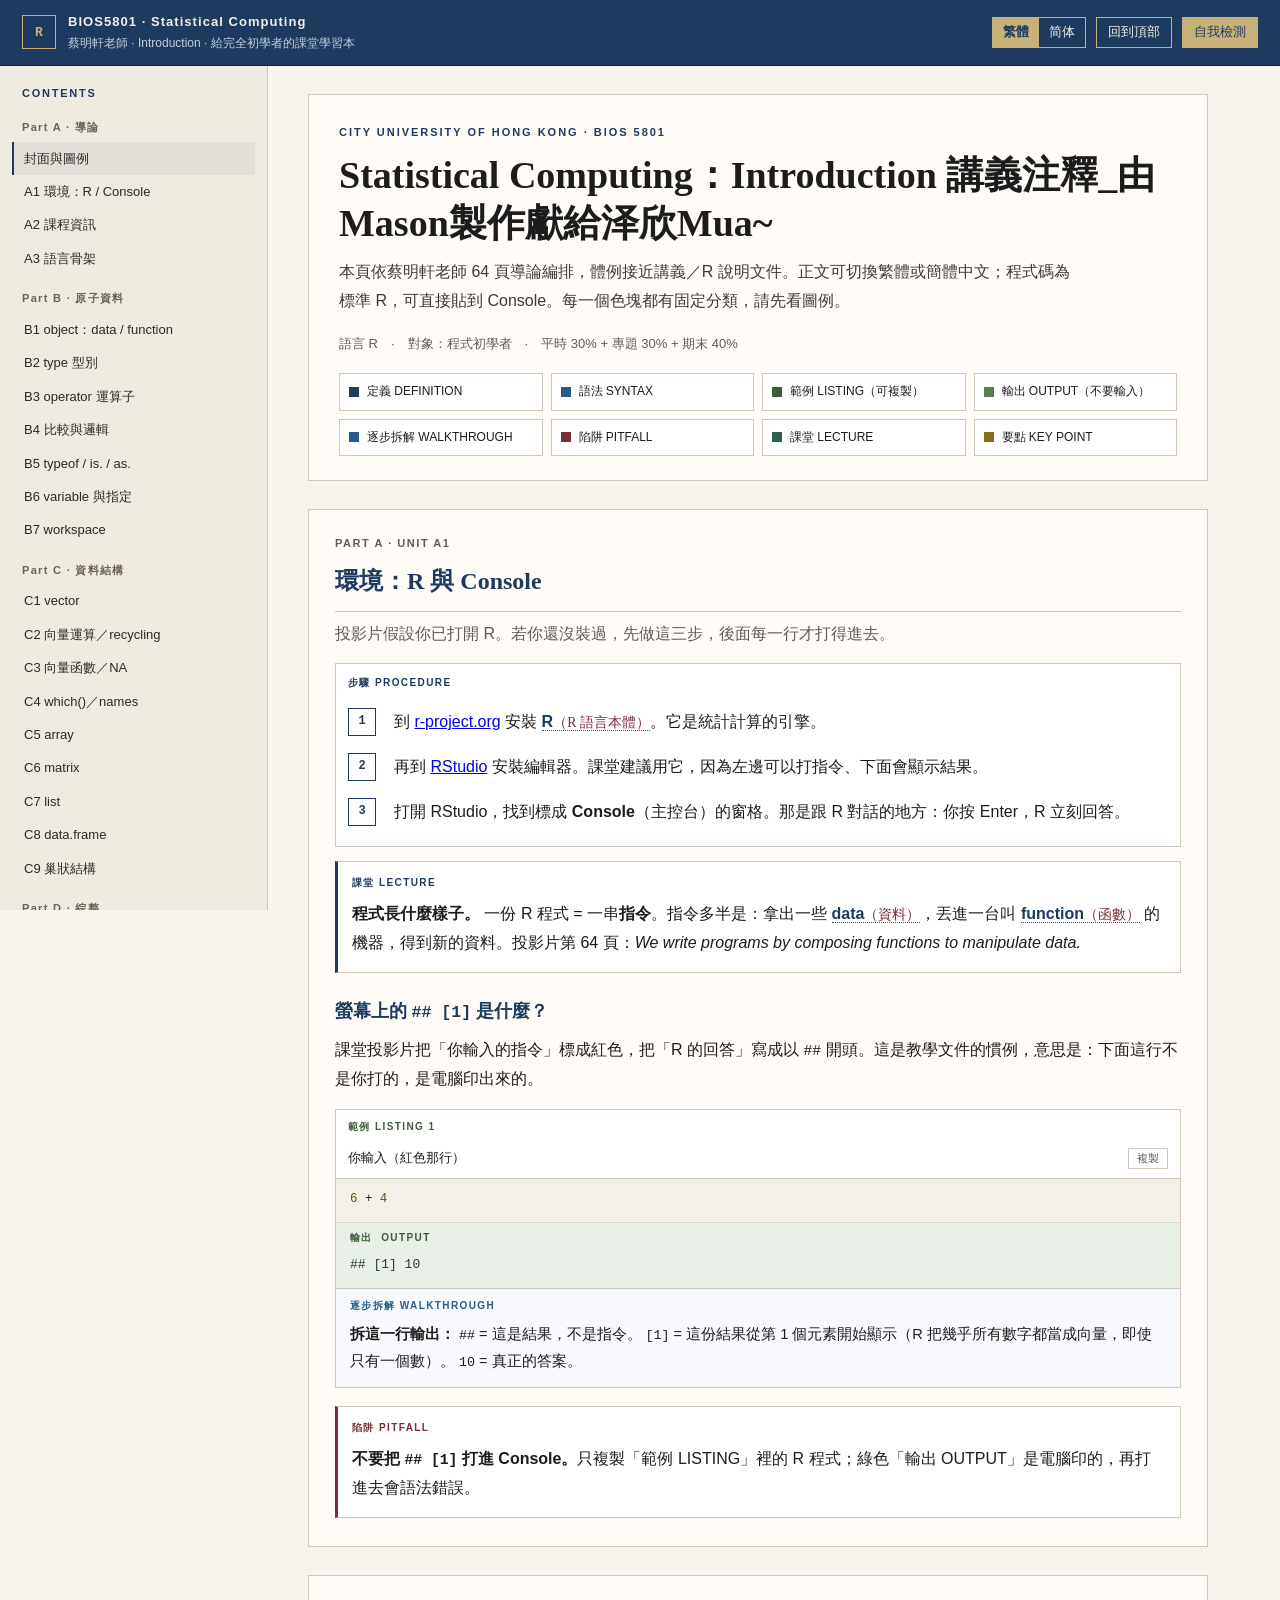
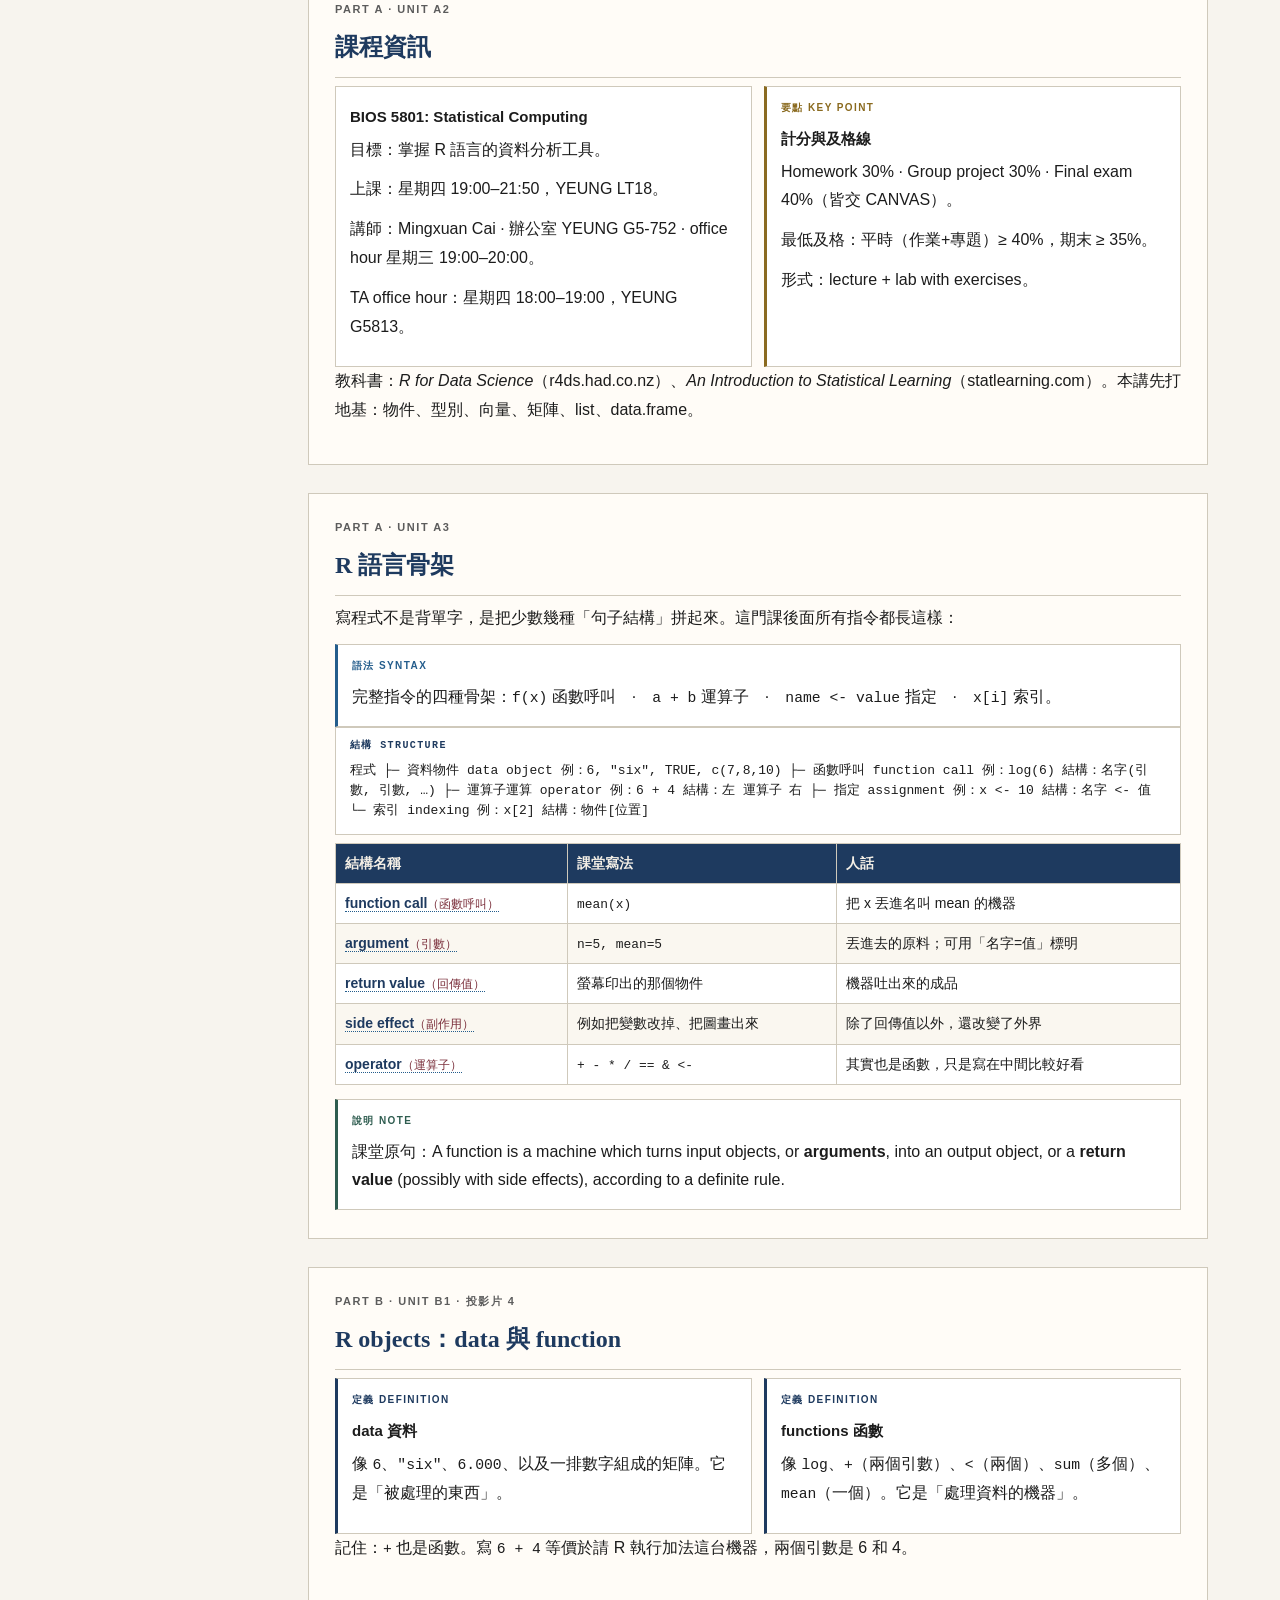
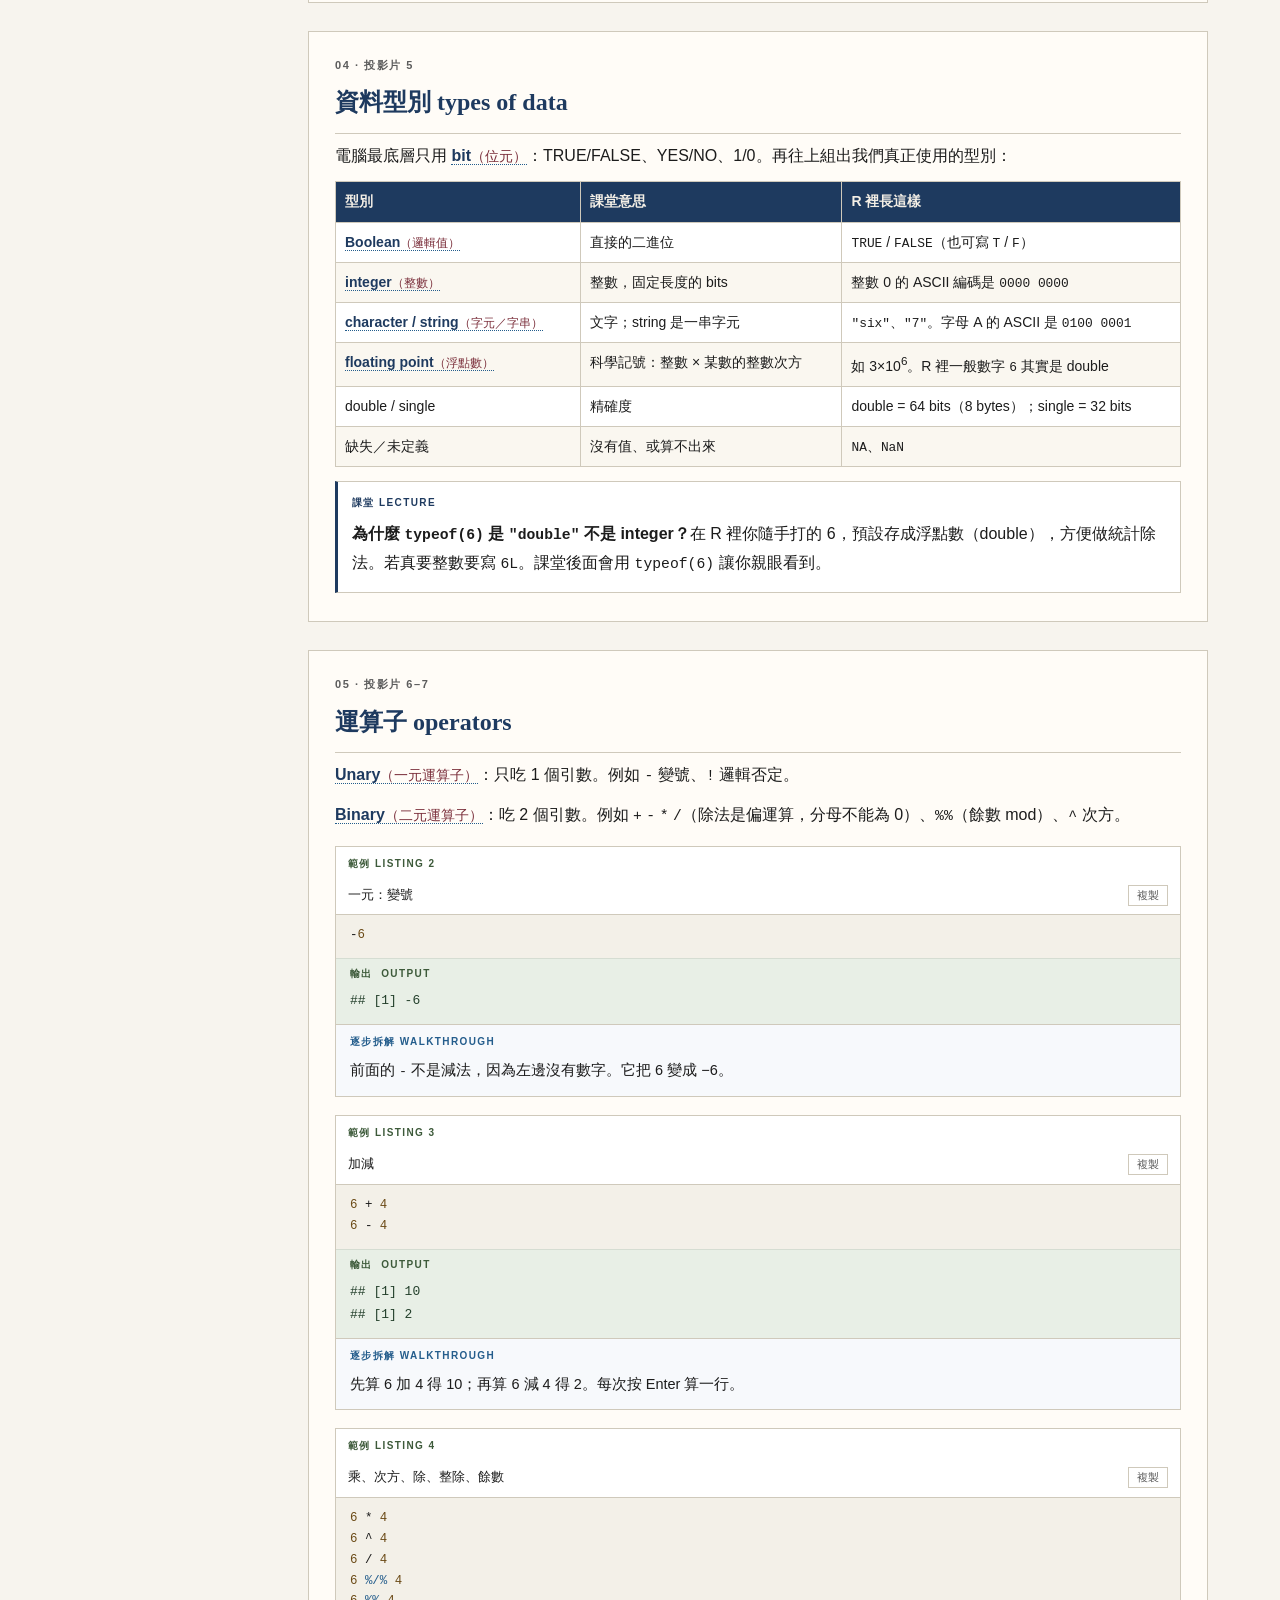
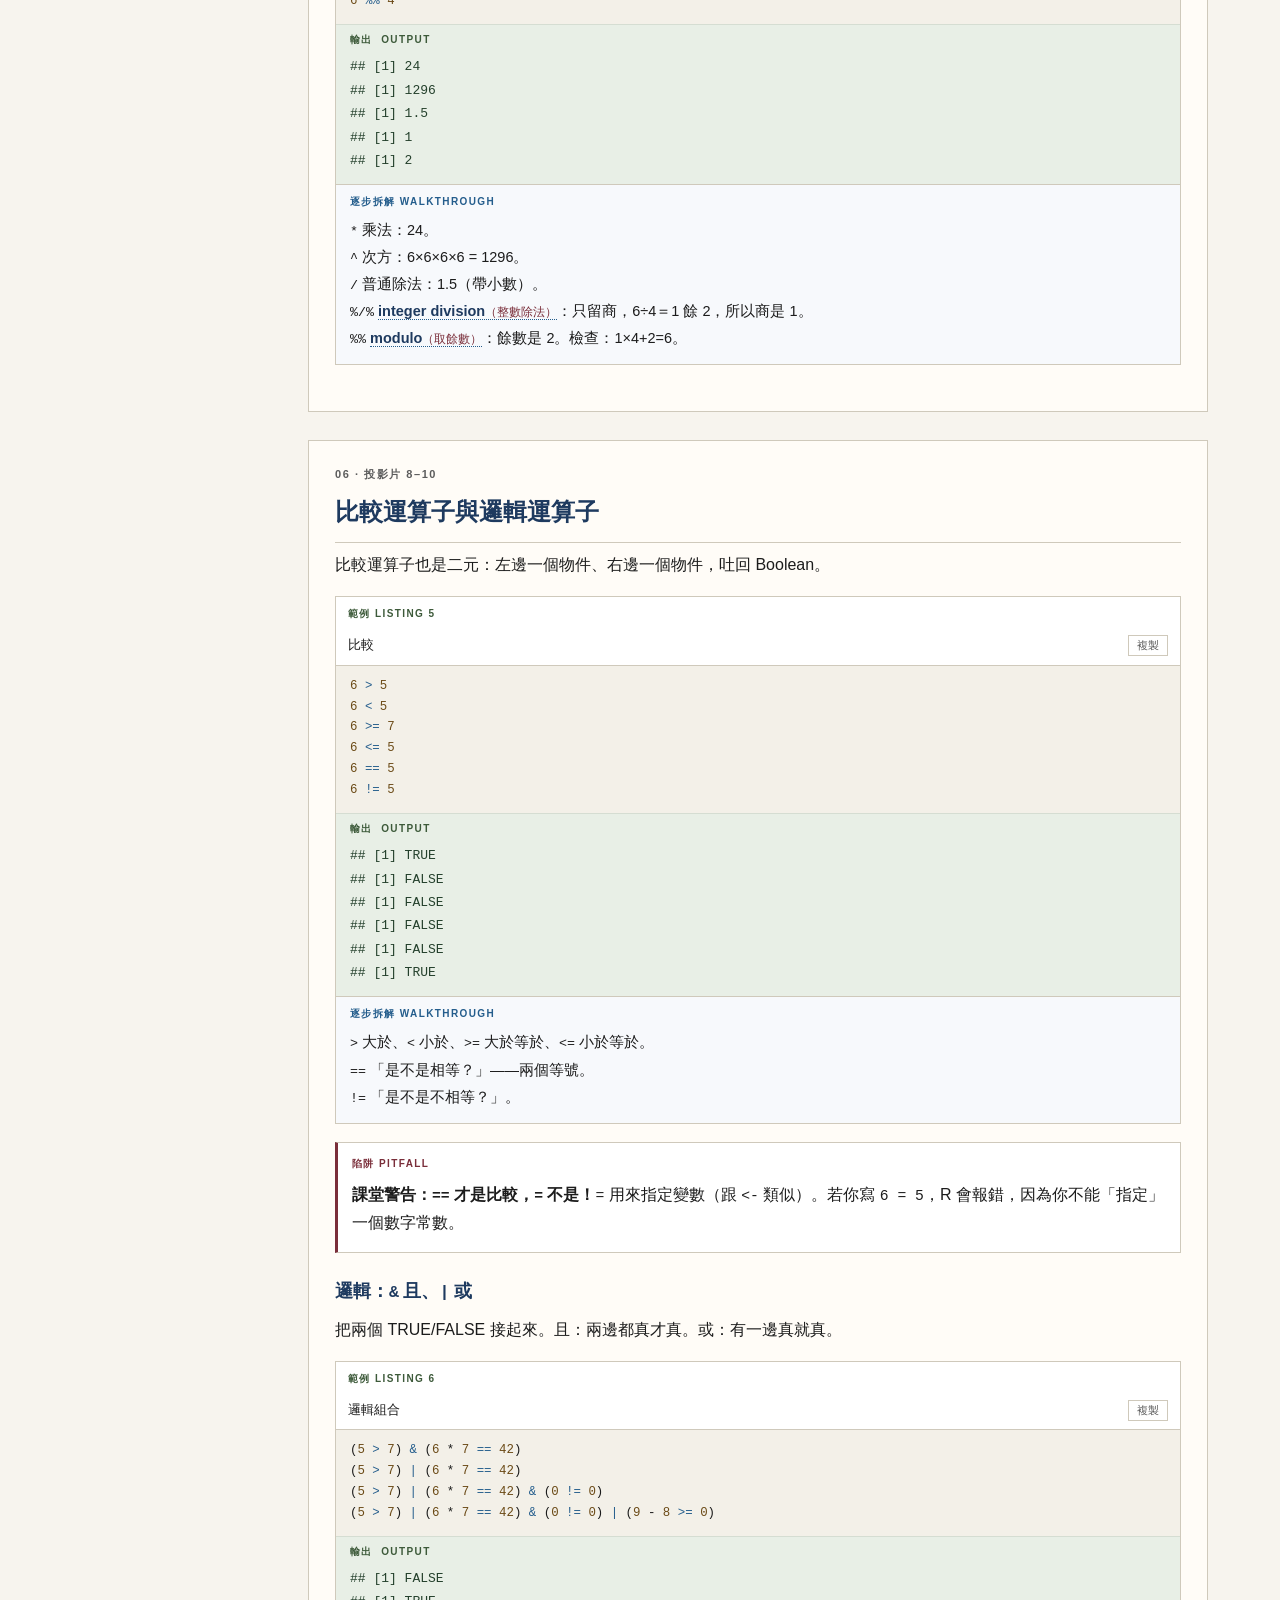
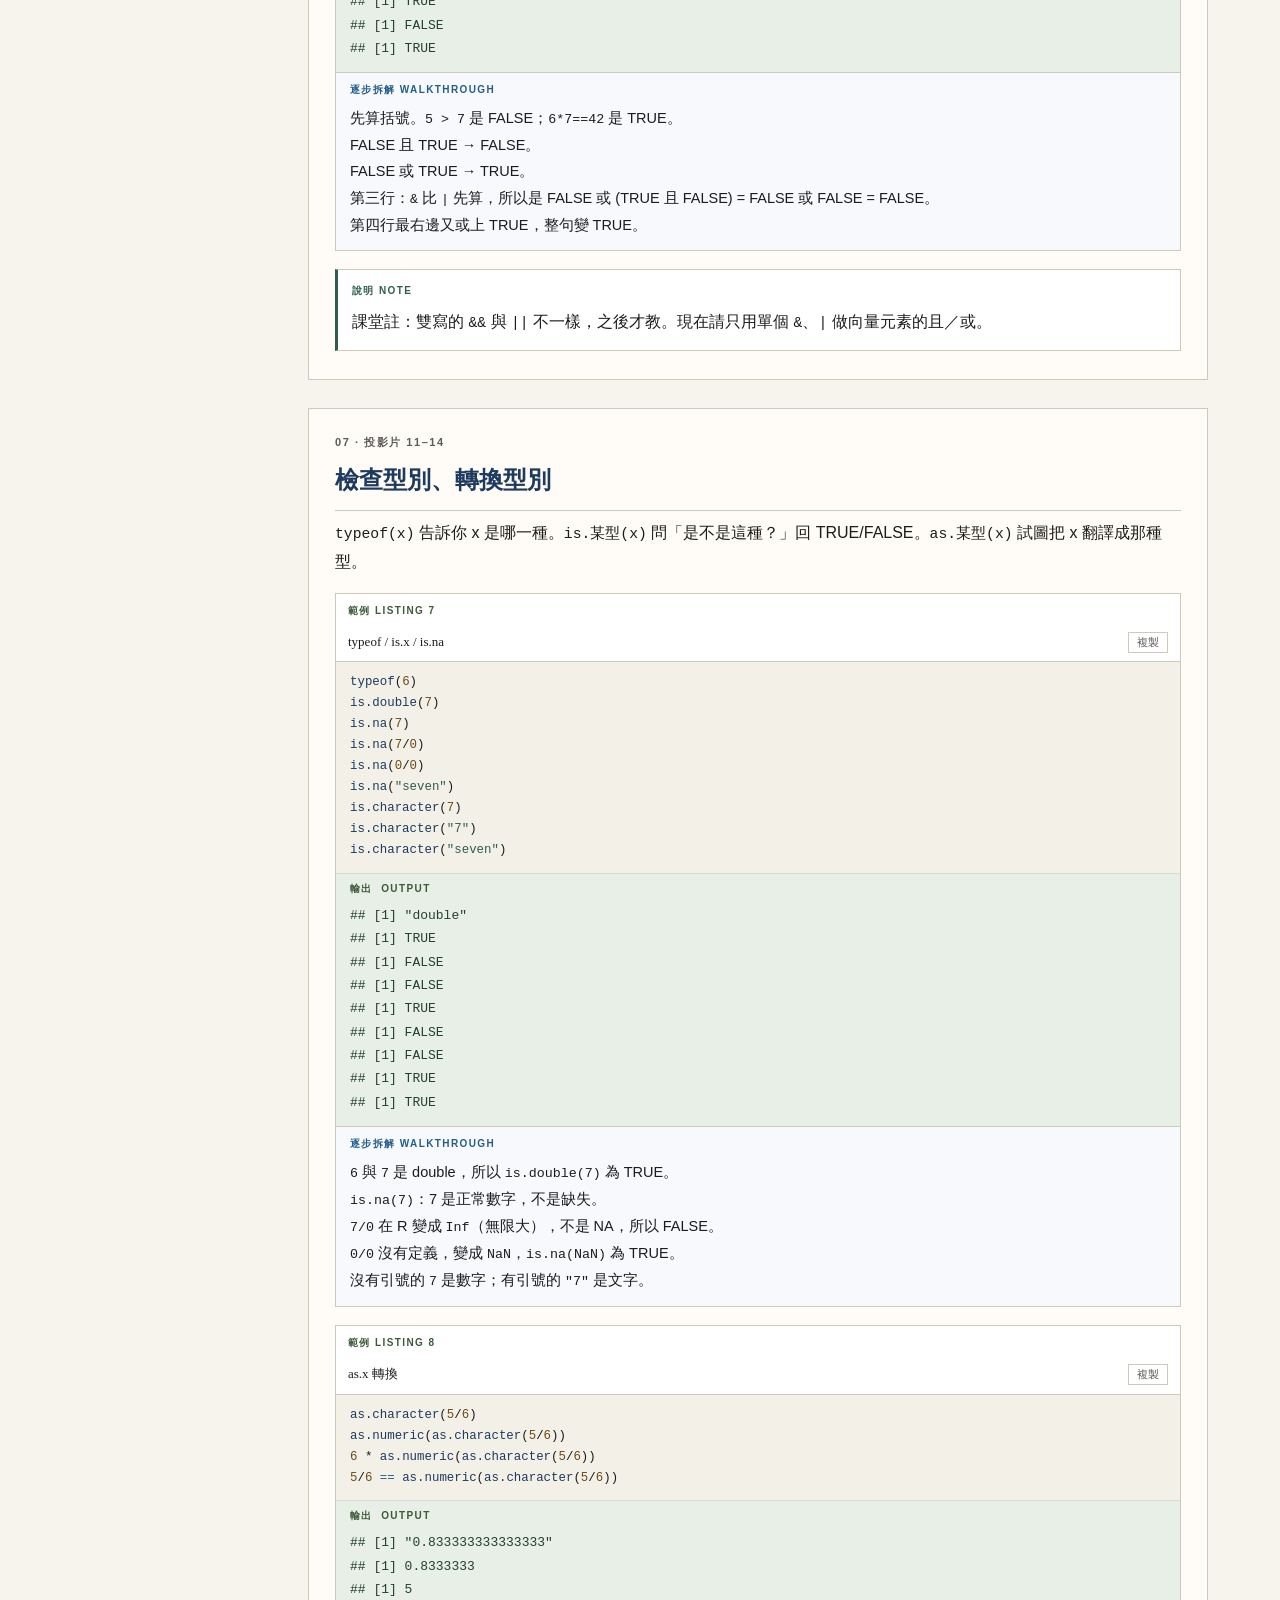
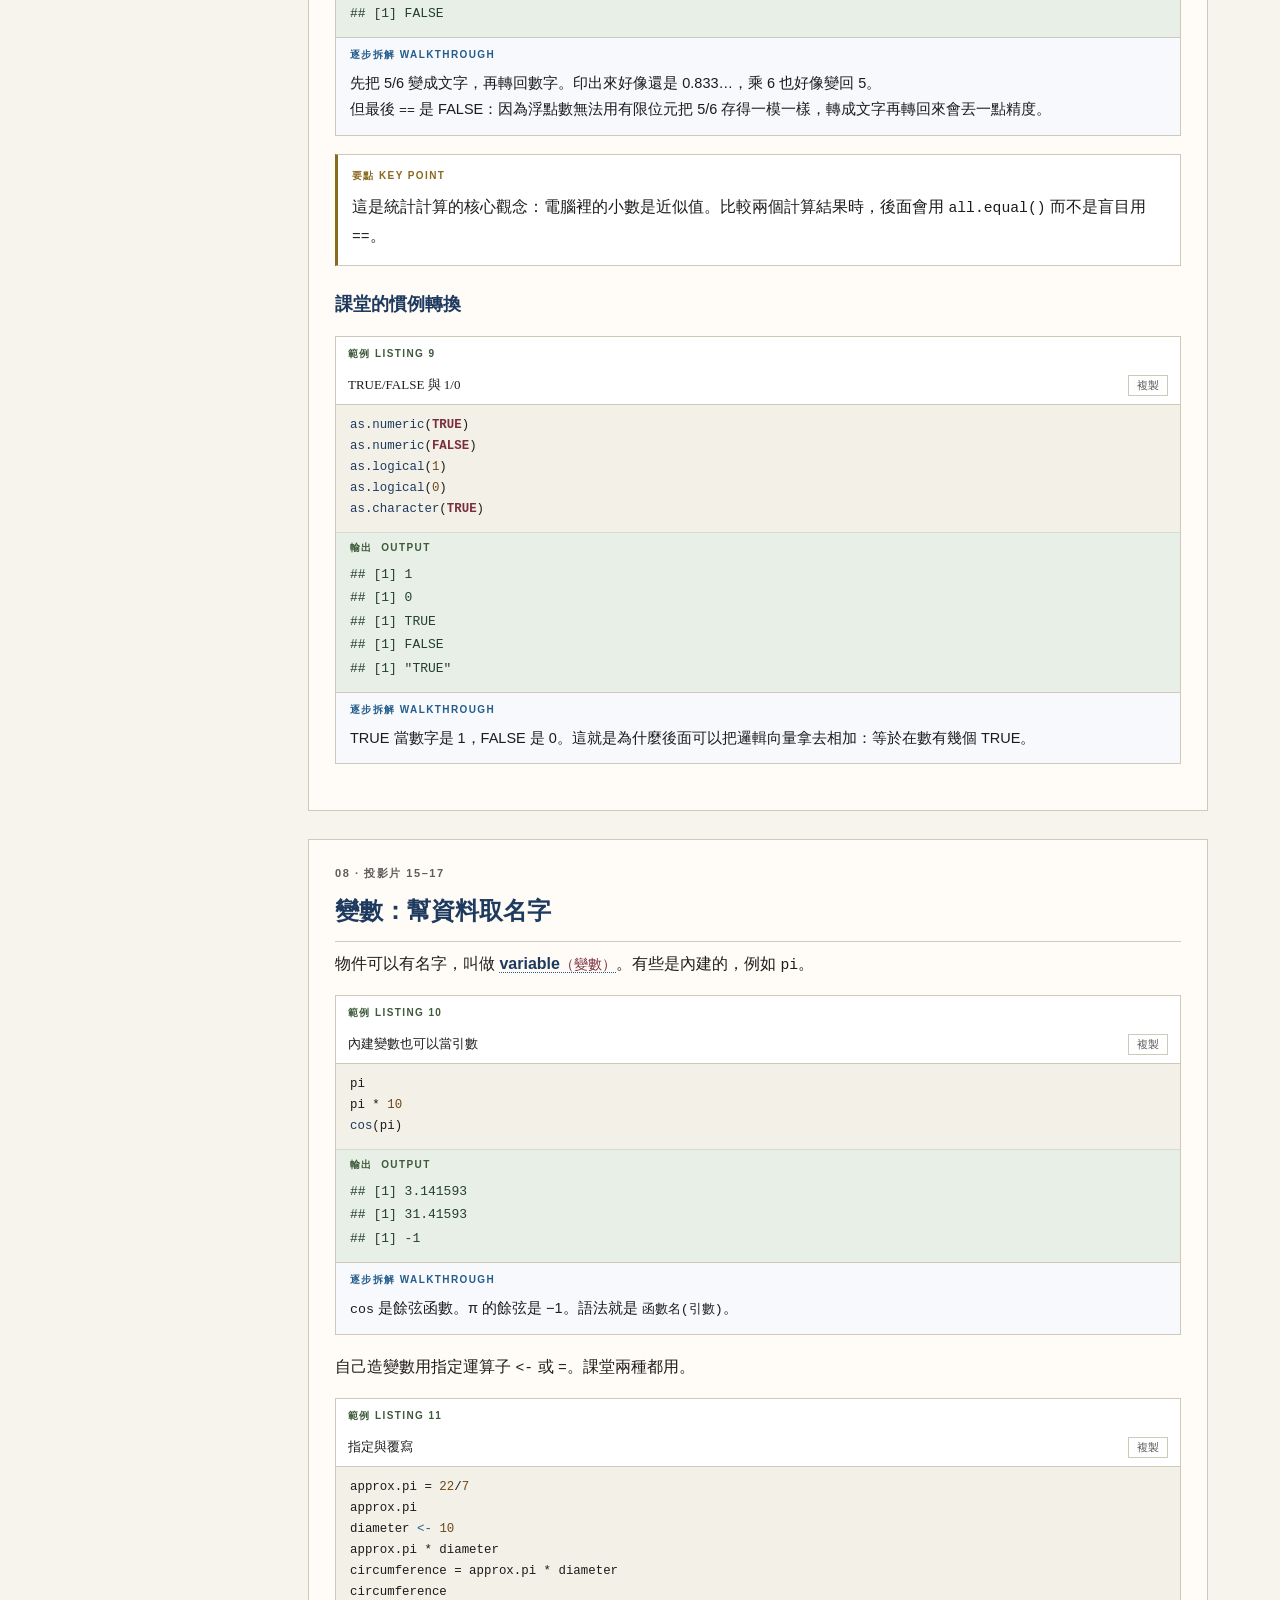
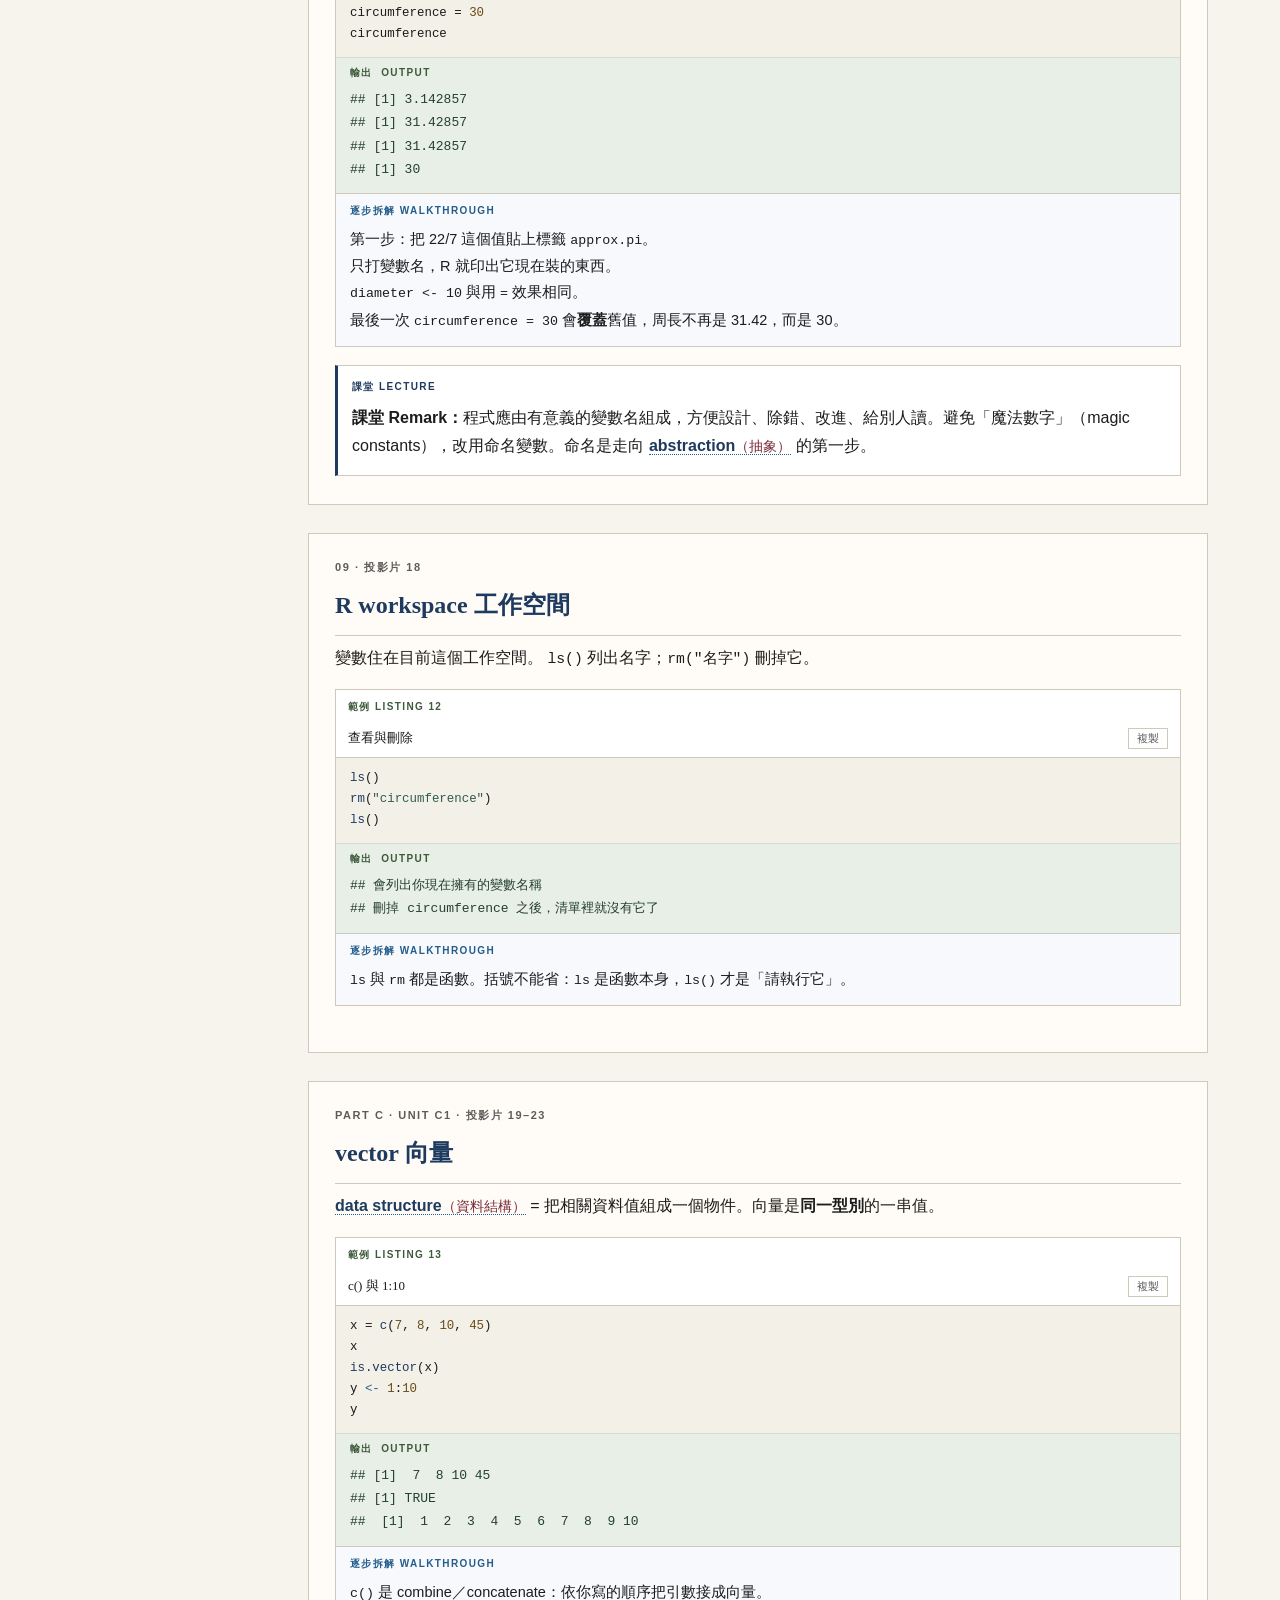
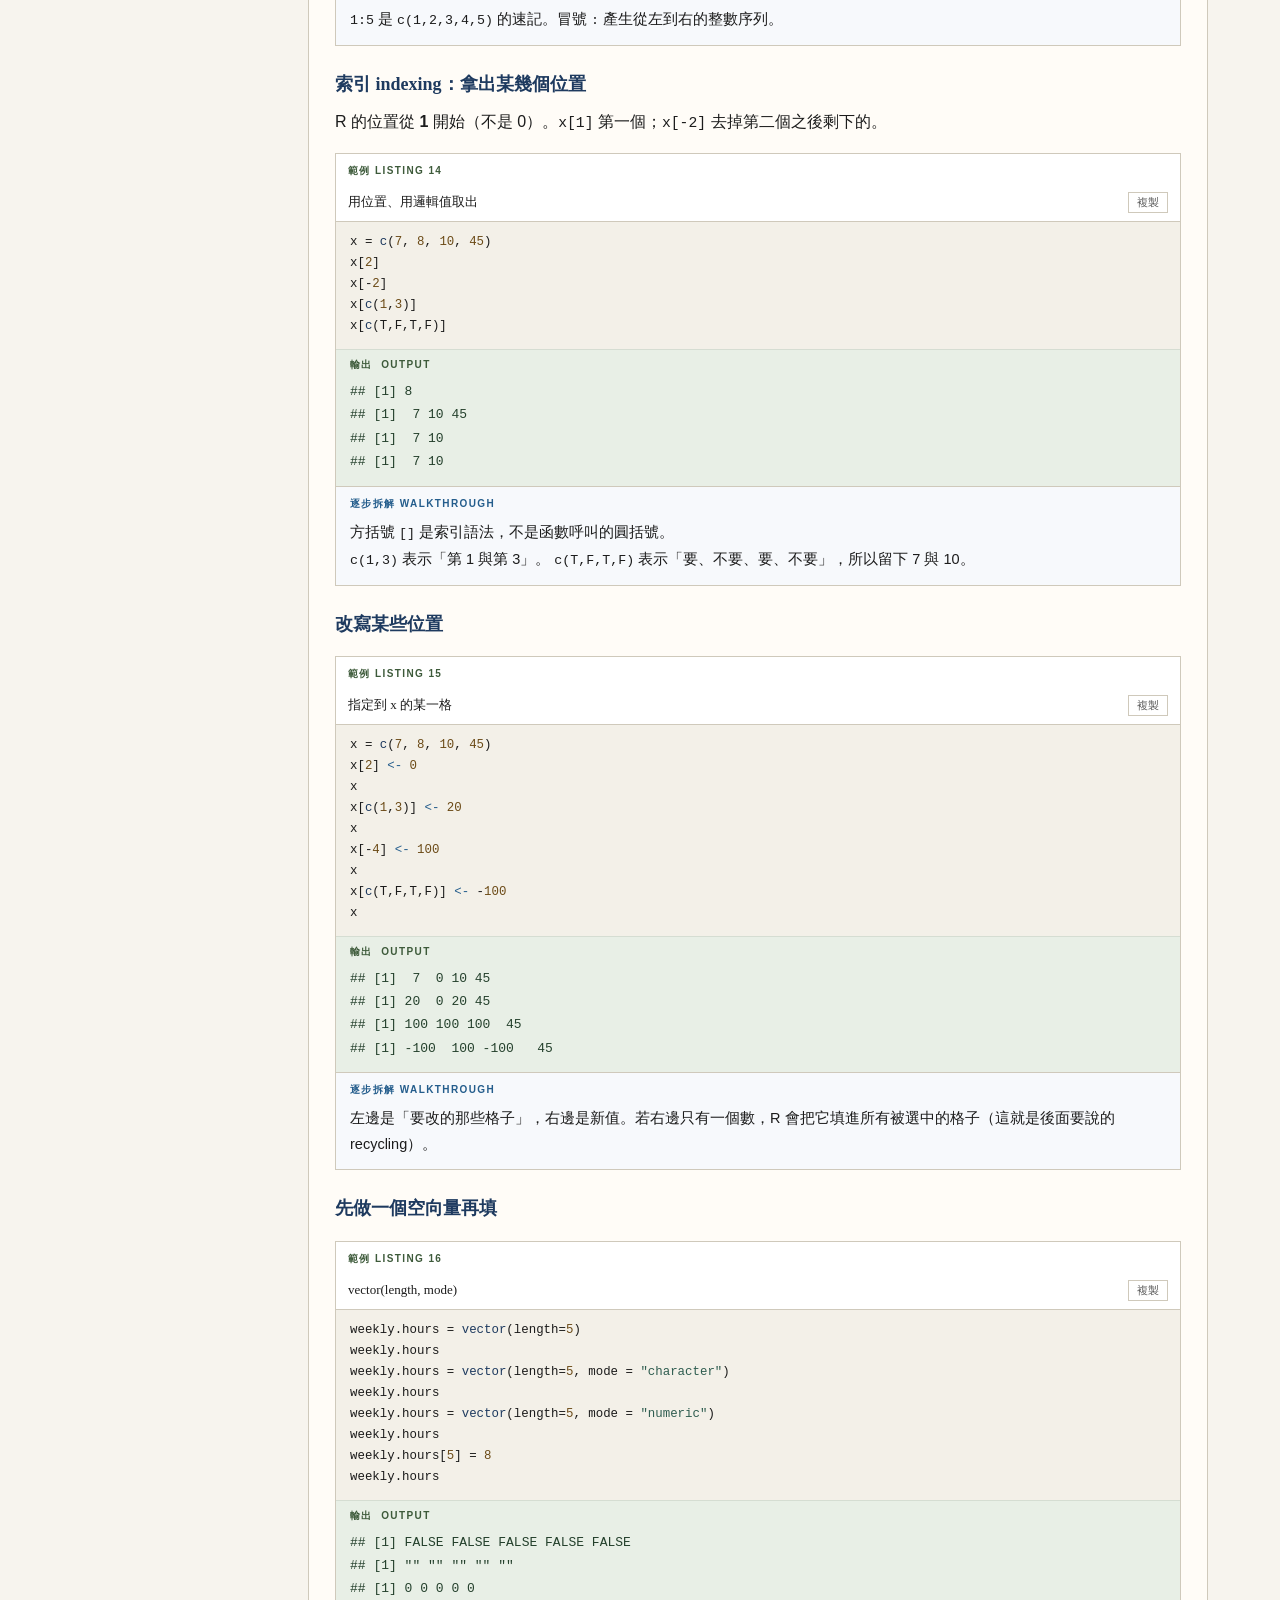
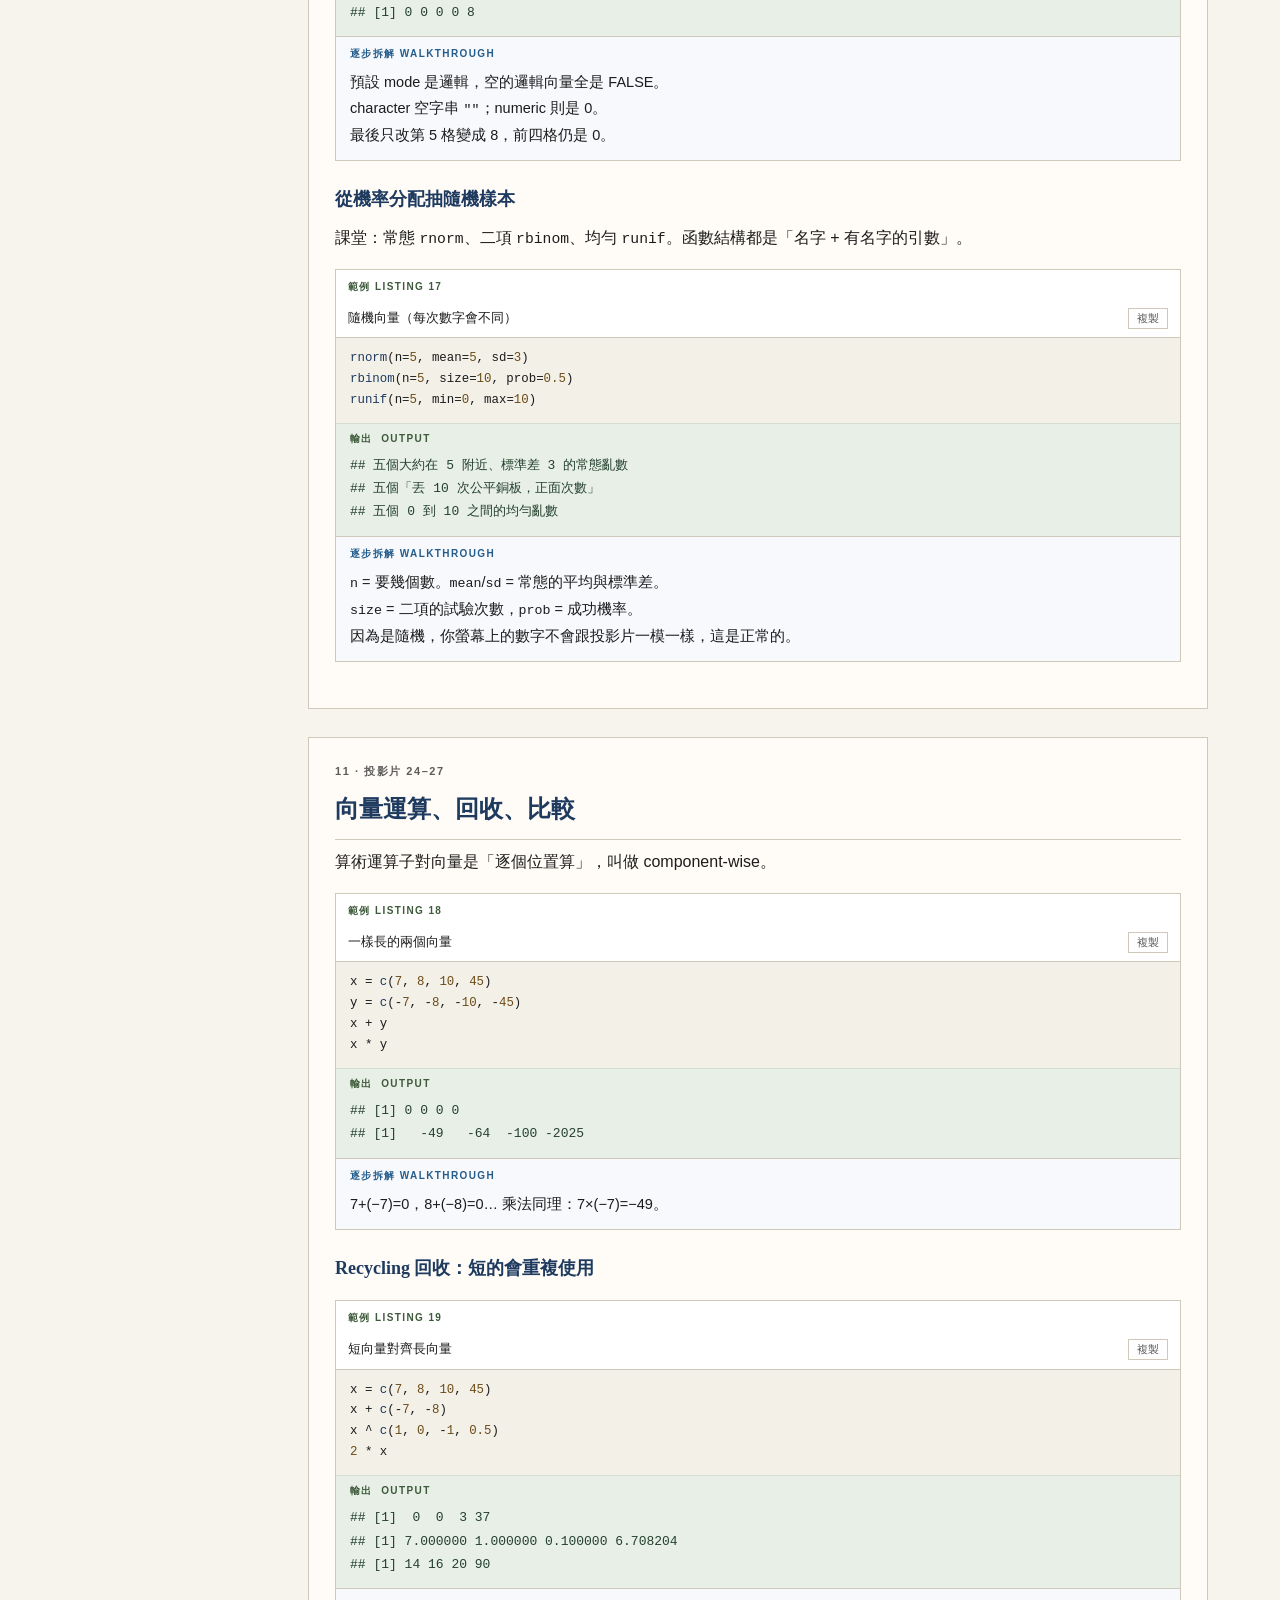
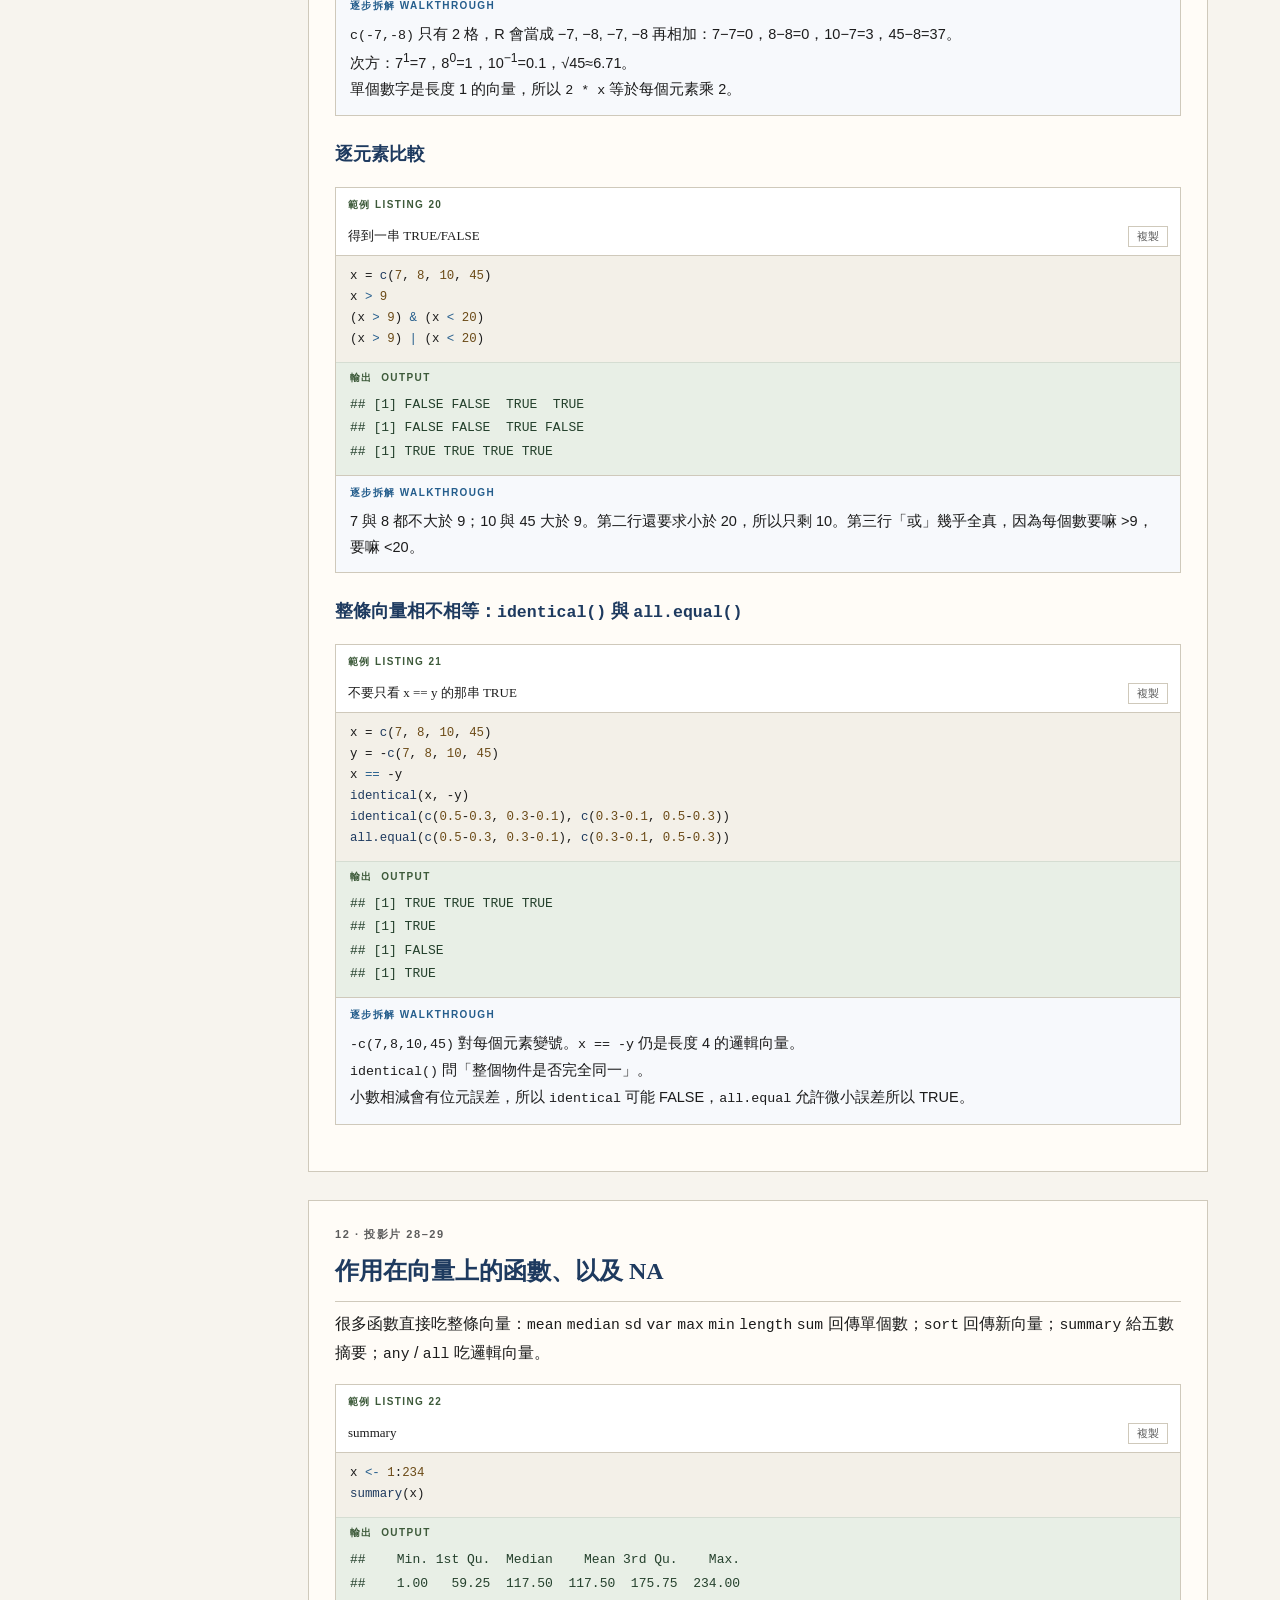
==== commit 00b89d0f: "Update BIOS5801_Intro.html" ====
--- a/BIOS5801_Intro.html
+++ b/BIOS5801_Intro.html
@@ -3,7 +3,7 @@
 <head>
   <meta charset="UTF-8" />
   <meta name="viewport" content="width=device-width, initial-scale=1" />
-  <title>BIOS5801 導論 · R 統計計算入門</title>
+  <title>BIOS5801 導論 · R 統計計算入門_由Mason製作獻給泽欣</title>
   <style>
 :root {
   --ink: #1c1c1c;
@@ -337,7 +337,7 @@
     <main class="content">
       <section class="hero" id="home">
         <p class="kicker">CITY UNIVERSITY OF HONG KONG · BIOS 5801</p>
-        <h2>Statistical Computing：Introduction 講義注釋</h2>
+        <h2>Statistical Computing：Introduction 講義注釋_由Mason製作獻給泽欣Mua~</h2>
         <p class="lede">本頁依蔡明軒老師 64 頁導論編排，體例接近講義／R 說明文件。正文可切換繁體或簡體中文；程式碼為標準 R，可直接貼到 Console。每一個色塊都有固定分類，請先看圖例。</p>
         <p class="meta">語言 R　·　對象：程式初學者　·　平時 30% + 專題 30% + 期末 40%</p>
         <div class="legend" aria-label="區塊分類圖例">
